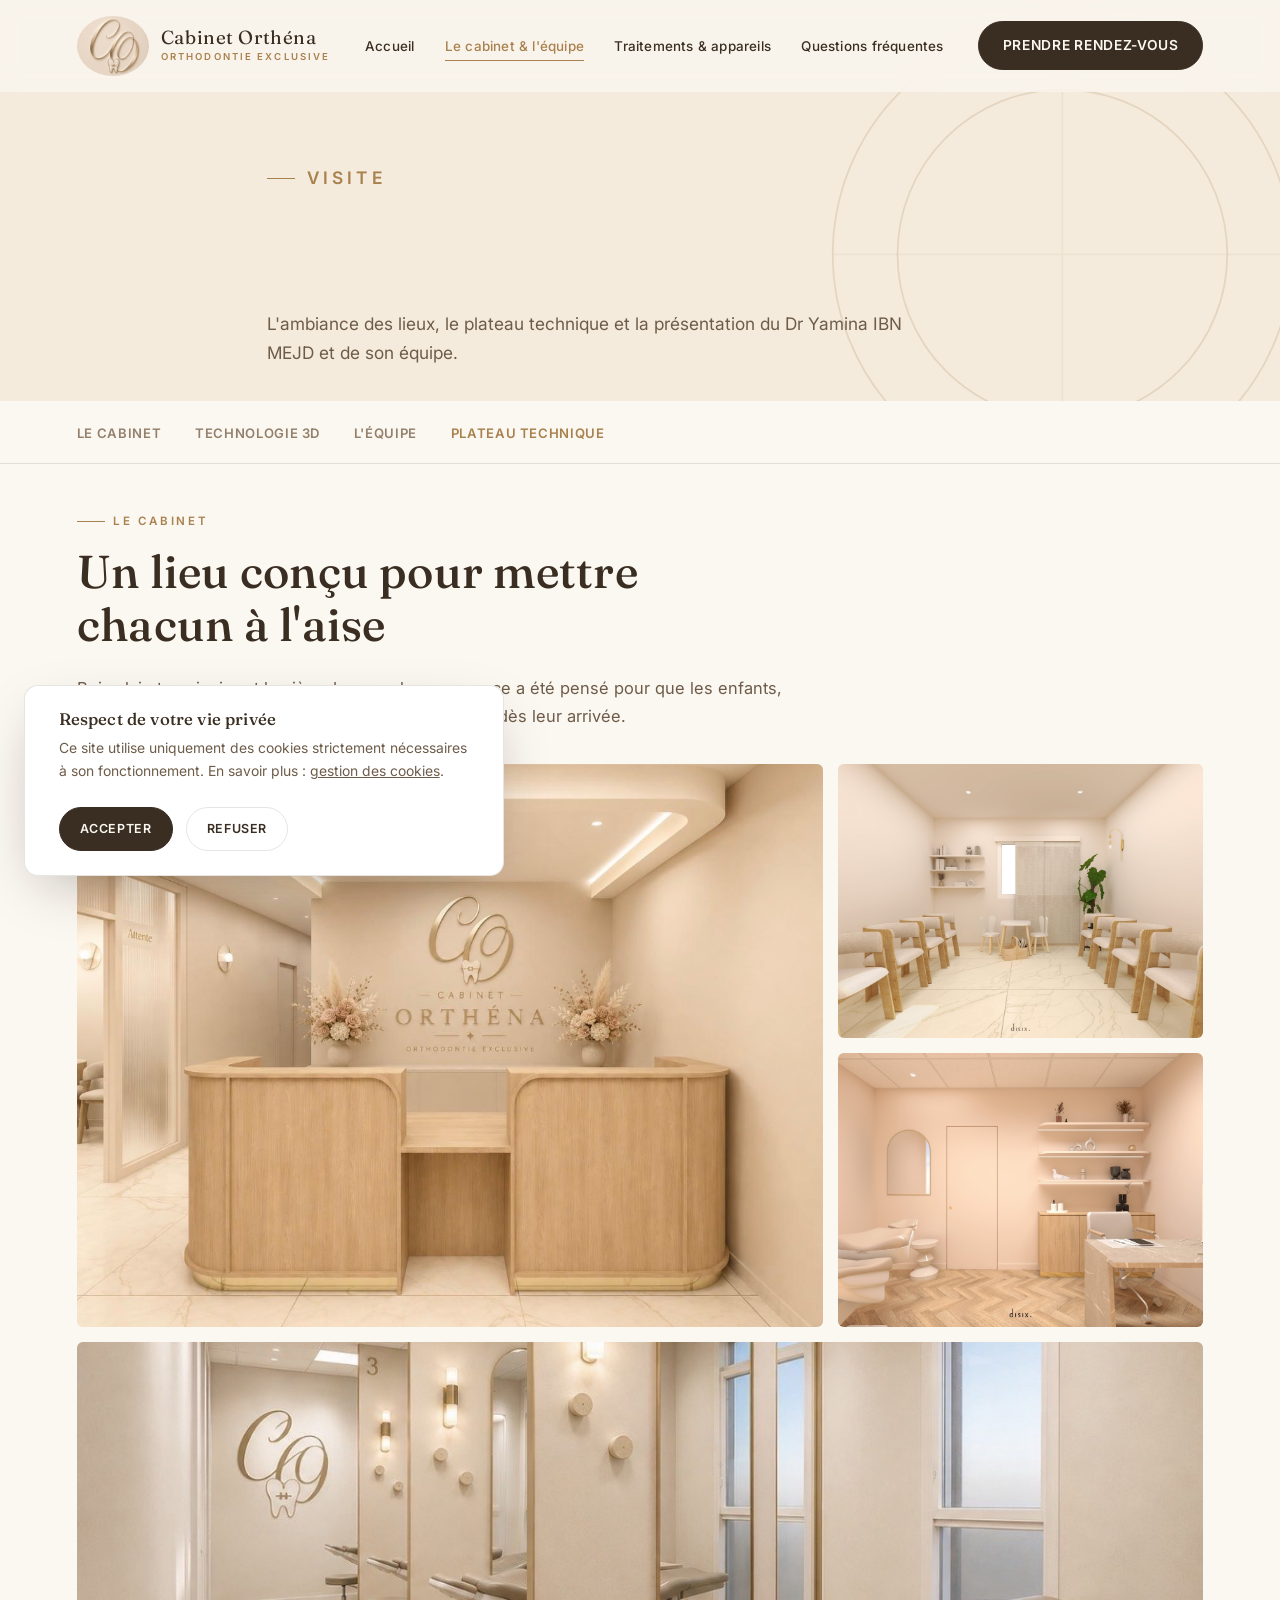
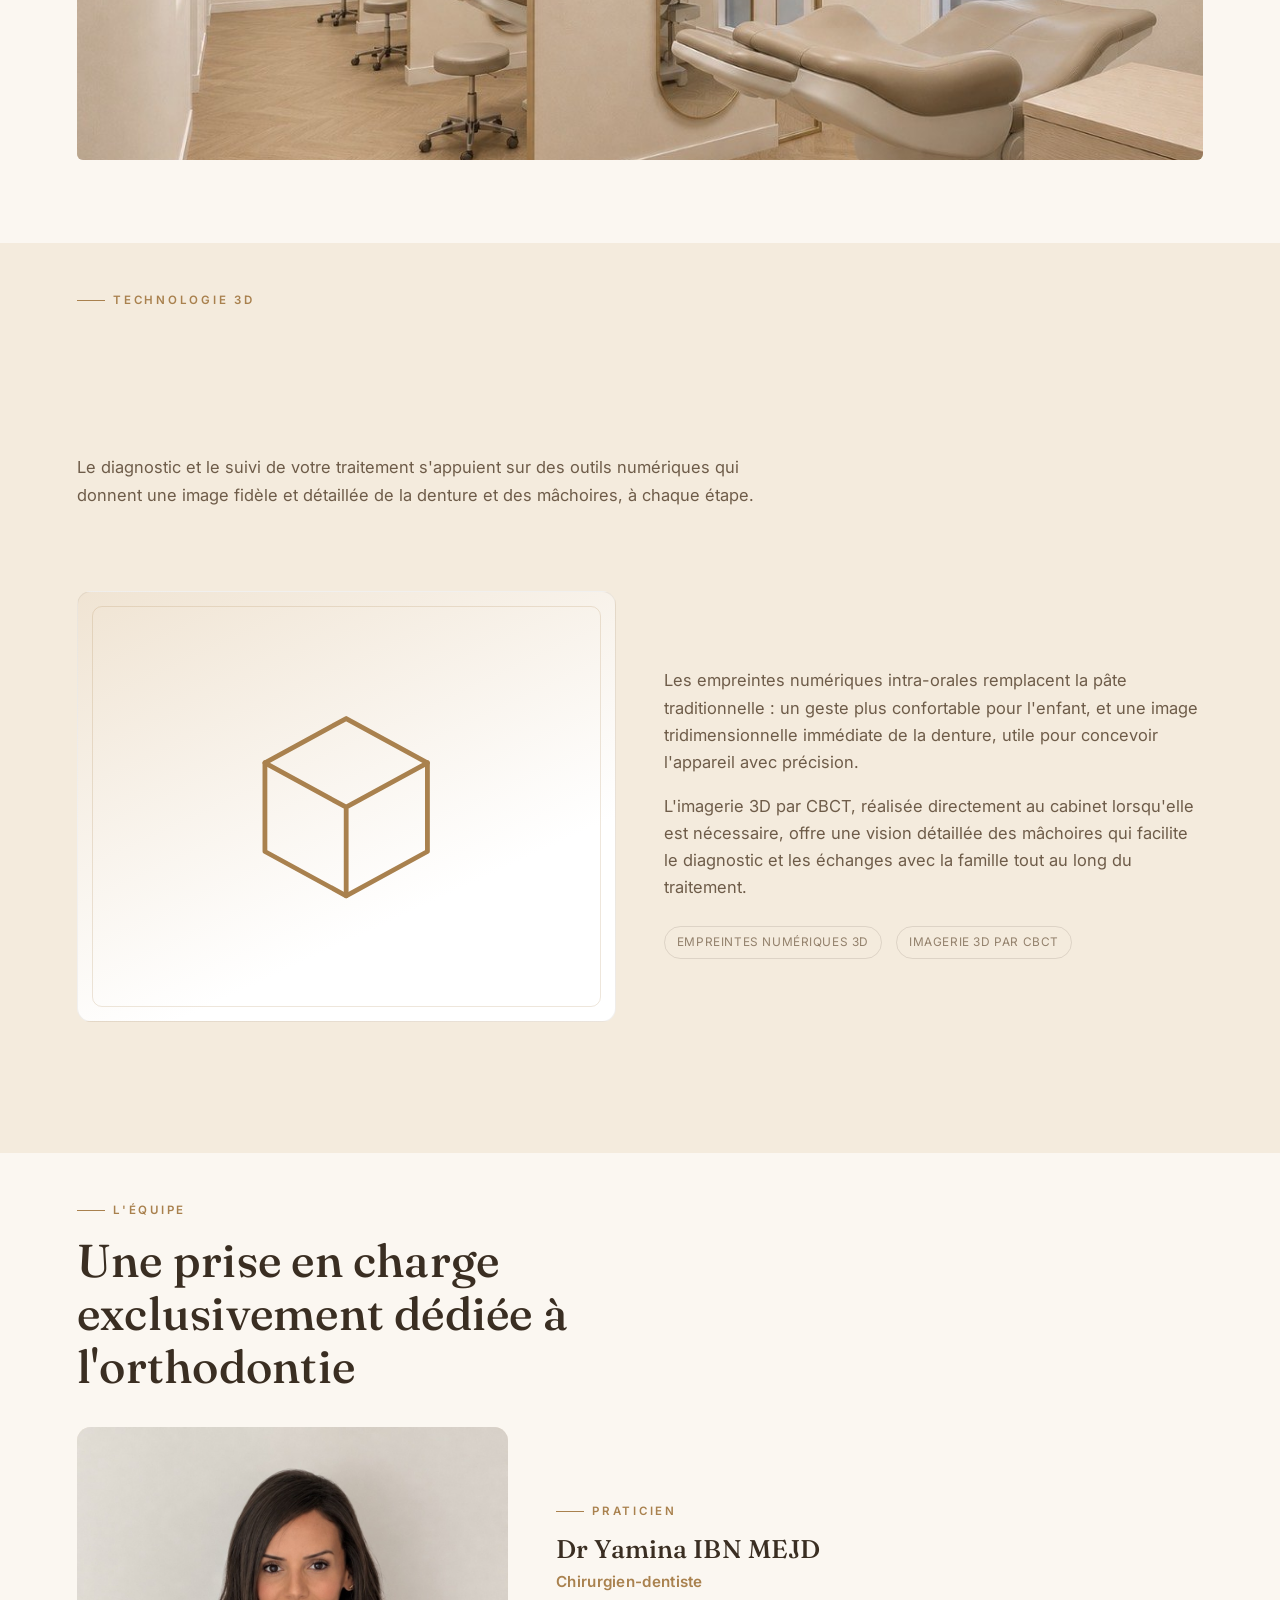
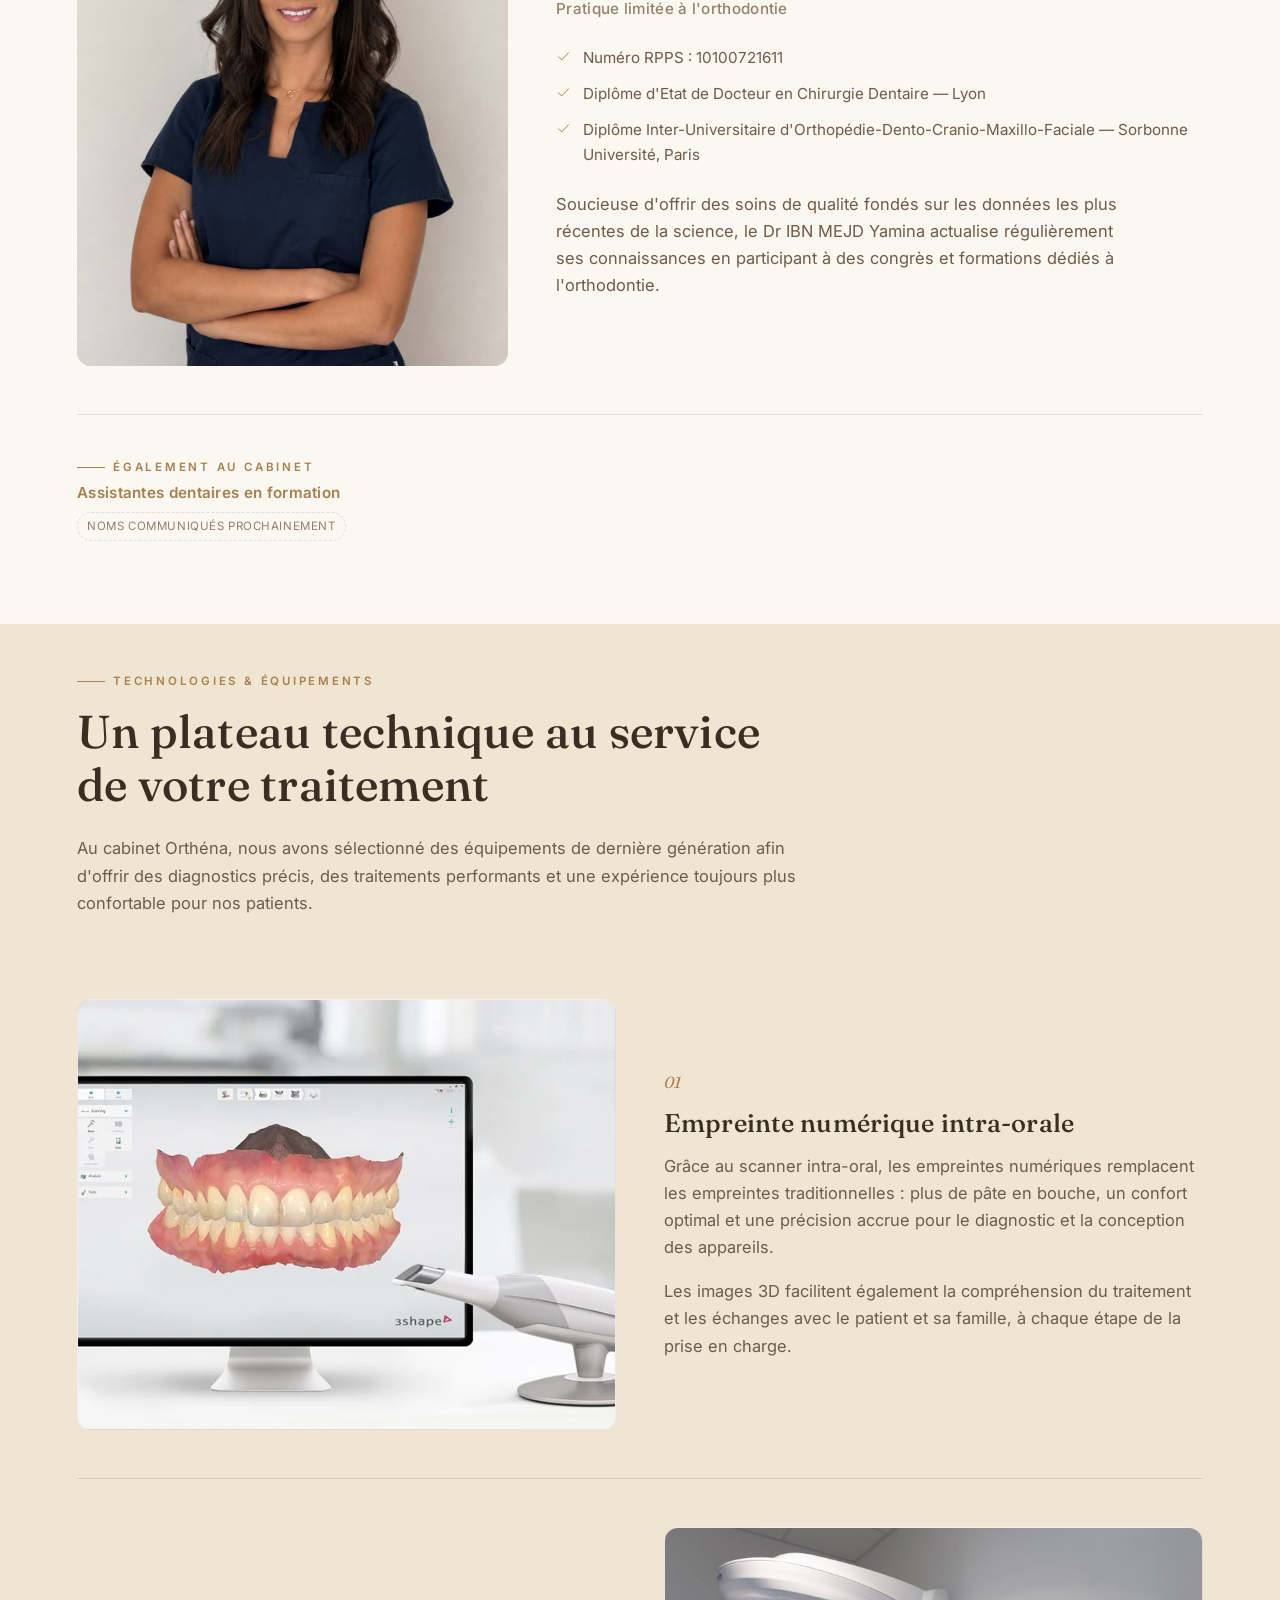
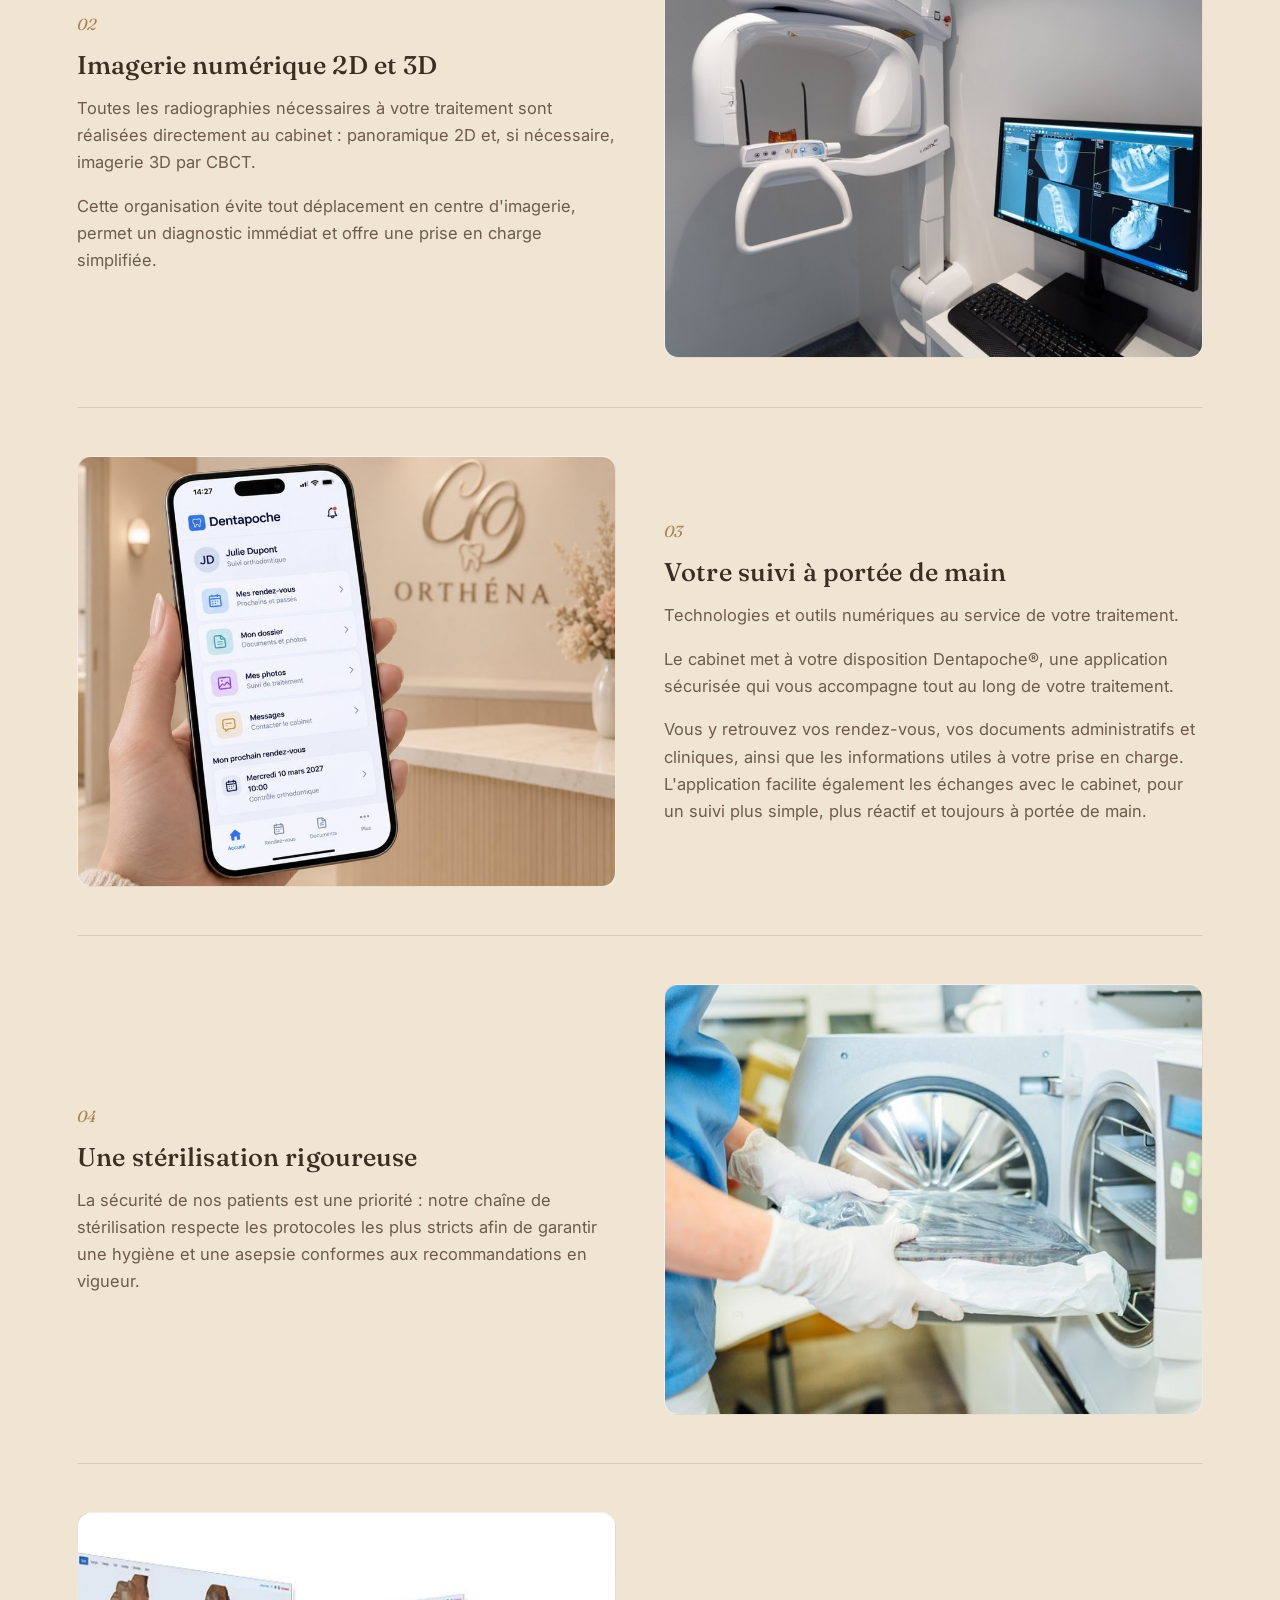
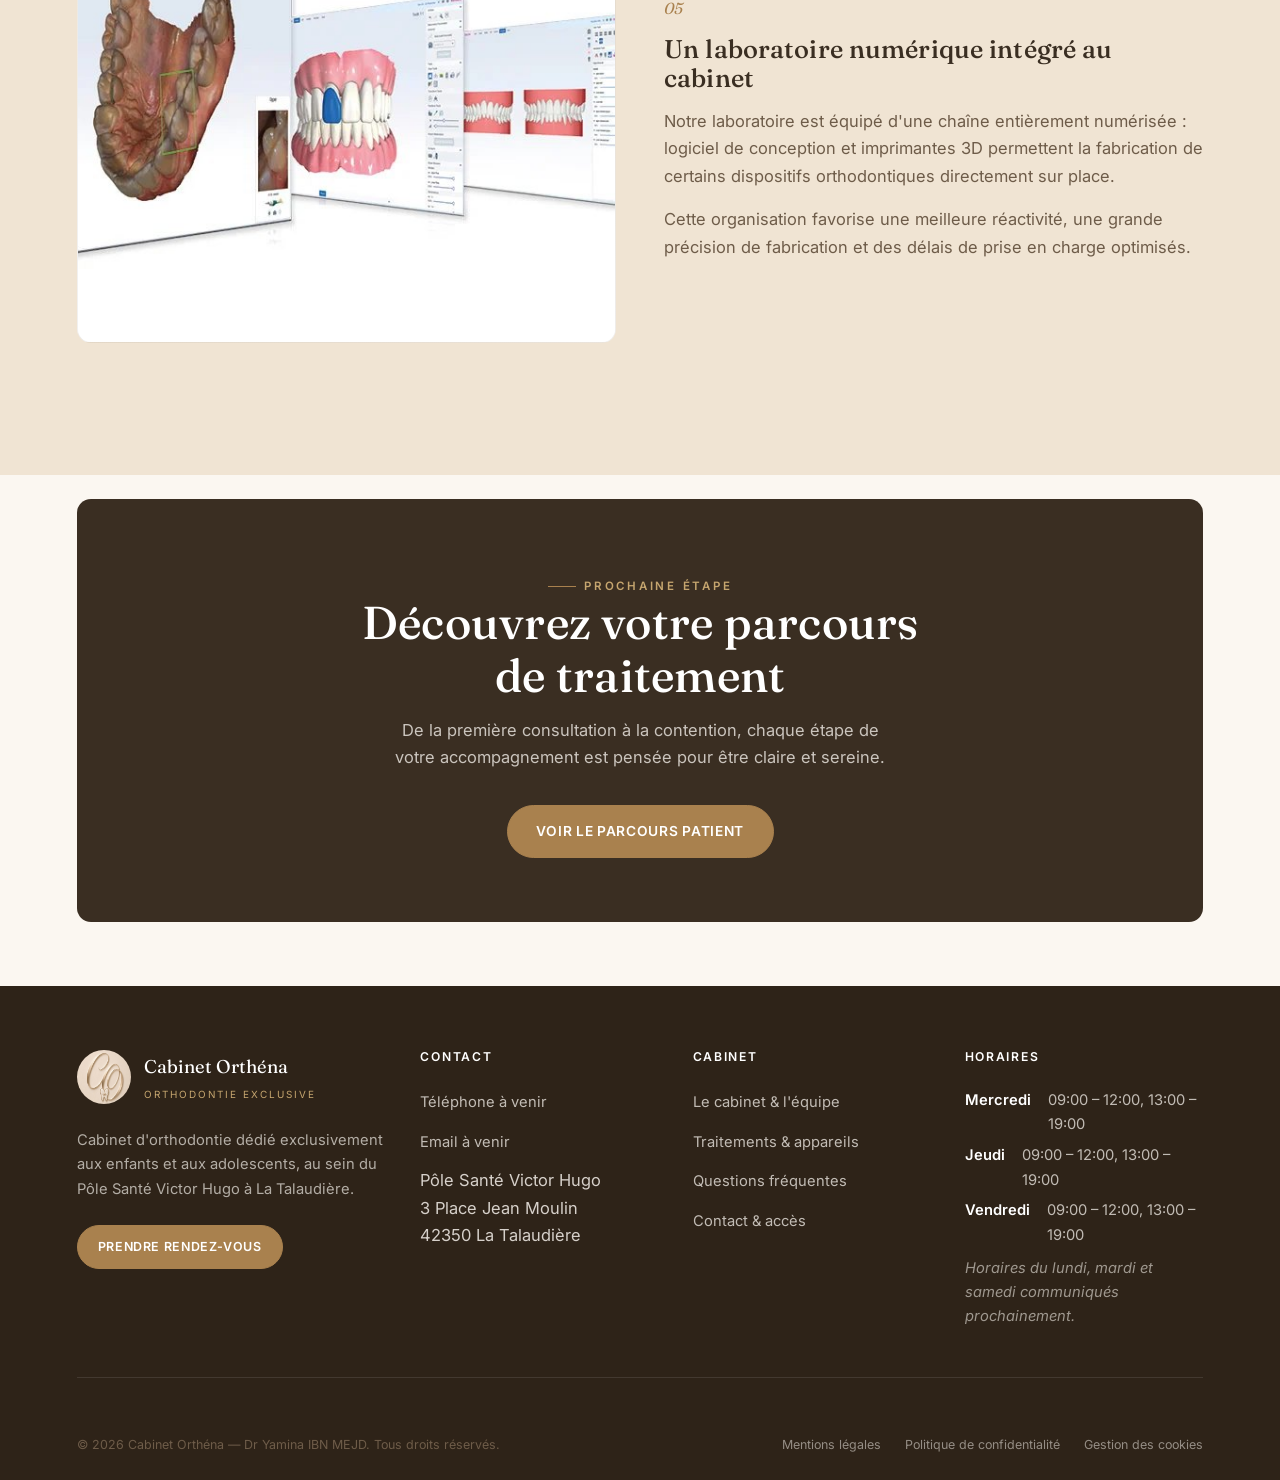
==== cabinet-equipe.html @ 9ba07c19 "Contenu : Dentapoche, traitements interceptifs, équipe et horaires - Section Dentapoche : titre remp" ====
<!doctype html>
<html lang="fr">
<head>
<meta charset="UTF-8">
<meta name="viewport" content="width=device-width, initial-scale=1">
<title>Le cabinet &amp; l'équipe — Cabinet Orthéna, La Talaudière</title>
<meta name="description" content="Découvrez le Cabinet Orthéna à La Talaudière : son ambiance chaleureuse, son plateau technique numérique et le Dr Yamina IBN MEJD, chirurgien-dentiste spécialisée en orthodontie.">
<link rel="canonical" href="cabinet-equipe.html">
<link rel="icon" type="image/png" sizes="512x512" href="assets/img/favicon-512.png">
<link rel="icon" type="image/png" sizes="32x32" href="assets/img/favicon-32.png">
<link rel="preconnect" href="https://fonts.googleapis.com">
<link rel="preconnect" href="https://fonts.gstatic.com" crossorigin>
<link href="https://fonts.googleapis.com/css2?family=Fraunces:ital,opsz,wght@0,9..144,340;0,9..144,460;0,9..144,560;1,9..144,400&family=Inter:wght@400;500;600;700&display=swap" rel="stylesheet">
<link rel="stylesheet" href="assets/css/style.css">
</head>
<body>

<a class="skip-link" href="#main">Aller au contenu</a>

<header class="site-header">
  <div class="header-inner">
    <a href="index.html" class="brand" aria-label="Cabinet Orthéna — accueil">
      <img src="assets/img/logo-orthena-monogram@400.jpg" alt="Cabinet Orthéna" width="52" height="52">
      <span class="brand-text">Cabinet Orthéna<small>Orthodontie exclusive</small></span>
    </a>
    <nav class="main-nav" aria-label="Navigation principale">
      <ul>
        <li><a href="index.html">Accueil</a></li>
        <li><a href="cabinet-equipe.html" aria-current="page">Le cabinet &amp; l'équipe</a></li>
        <li><a href="traitements.html">Traitements &amp; appareils</a></li>
        <li><a href="faq.html">Questions fréquentes</a></li>
      </ul>
    </nav>
    <div class="header-actions">
      <a href="https://www.doctolib.fr/dentiste/la-talaudiere/yamina-ibn-mejd" data-doctolib class="btn btn--primary">Prendre rendez-vous</a>
      <button class="nav-toggle" aria-label="Ouvrir le menu" aria-expanded="false" aria-controls="mobile-nav">
        <span></span><span></span><span></span>
      </button>
    </div>
  </div>
</header>

<div class="mobile-nav" id="mobile-nav">
  <nav aria-label="Navigation mobile">
    <ul>
      <li><a href="index.html">Accueil</a></li>
      <li><a href="cabinet-equipe.html" aria-current="page">Le cabinet &amp; l'équipe</a></li>
      <li><a href="traitements.html">Traitements &amp; appareils</a></li>
      <li><a href="faq.html">Questions fréquentes</a></li>
    </ul>
  </nav>
  <div class="mobile-nav-footer">
    <a href="https://www.doctolib.fr/dentiste/la-talaudiere/yamina-ibn-mejd" data-doctolib class="btn btn--primary">Prendre rendez-vous</a>
    <a href="contact.html" class="contact-line">Contact &amp; accès</a>
  </div>
</div>

<div class="mobile-cta-bar">
  <a href="https://www.doctolib.fr/dentiste/la-talaudiere/yamina-ibn-mejd" data-doctolib class="btn btn--primary">Prendre rendez-vous</a>
</div>

<main id="main">

  <section class="page-hero">
    <div class="page-hero-ornament" aria-hidden="true">
      <svg viewBox="0 0 200 200" fill="none" stroke="var(--c-gold-line)" stroke-width="0.6"><circle cx="100" cy="100" r="78"/><circle cx="100" cy="100" r="56"/><path d="M100 22v156M22 100h156" opacity="0.4"/></svg>
    </div>
    <div class="container">
      <p class="eyebrow">Visite</p>
      <h1 class="reveal reveal--mask">Le cabinet &amp; l'équipe</h1>
      <p>L'ambiance des lieux, le plateau technique et la présentation du Dr Yamina IBN MEJD et de son équipe.</p>
    </div>
  </section>

  <nav class="subnav" aria-label="Navigation de la page">
    <div class="container">
      <ul>
        <li><a href="#cabinet">Le cabinet</a></li>
        <li><a href="#technologie-3d">Technologie 3D</a></li>
        <li><a href="#equipe">L'équipe</a></li>
        <li><a href="#plateau-technique">Plateau technique</a></li>
      </ul>
    </div>
  </nav>

  <!-- LE CABINET — GALERIE -->
  <section class="section section--flush-top" id="cabinet">
    <div class="container">
      <div class="section-head reveal">
        <p class="eyebrow">Le cabinet</p>
        <h2>Un lieu conçu pour mettre chacun à l'aise</h2>
        <p>Bois clair, tons ivoire et lumière douce : chaque espace a été pensé pour que les enfants, les adolescents et leurs parents se sentent accueillis dès leur arrivée.</p>
      </div>

      <div class="gallery reveal reveal--scale">
        <figure class="gallery-item g-a" data-full="assets/img/cabinet-accueil-01-xl.jpg" data-caption="Espace d'accueil du Cabinet Orthéna">
          <img src="assets/img/cabinet-accueil-01-lg.jpg" alt="Banque d'accueil en bois clair du Cabinet Orthéna, avec le logo mural et une composition florale" loading="lazy">
          <span class="caption">Espace d'accueil</span>
          <button class="expand" aria-label="Agrandir la photo">
            <svg viewBox="0 0 24 24" fill="none" stroke="currentColor" stroke-width="1.5" stroke-linecap="round" stroke-linejoin="round"><path d="M9 4H4v5M15 4h5v5M9 20H4v-5M15 20h5v-5"/></svg>
          </button>
        </figure>

        <figure class="gallery-item g-b" data-full="assets/img/cabinet-salle-attente.jpg" data-caption="Salle d'attente du Cabinet Orthéna">
          <img src="assets/img/cabinet-salle-attente.jpg" alt="Salle d'attente chaleureuse du Cabinet Orthéna, avec un coin dédié aux enfants" loading="lazy">
          <span class="caption">Salle d'attente</span>
          <button class="expand" aria-label="Agrandir la photo">
            <svg viewBox="0 0 24 24" fill="none" stroke="currentColor" stroke-width="1.5" stroke-linecap="round" stroke-linejoin="round"><path d="M9 4H4v5M15 4h5v5M9 20H4v-5M15 20h5v-5"/></svg>
          </button>
        </figure>

        <figure class="gallery-item g-c" data-full="assets/img/cabinet-salle-de-soin.jpg" data-caption="Salle de soin du Cabinet Orthéna">
          <img src="assets/img/cabinet-salle-de-soin.jpg" alt="Salle de soin du Cabinet Orthéna, fauteuil et plan de travail en bois clair" loading="lazy">
          <span class="caption">Salle de soin</span>
          <button class="expand" aria-label="Agrandir la photo">
            <svg viewBox="0 0 24 24" fill="none" stroke="currentColor" stroke-width="1.5" stroke-linecap="round" stroke-linejoin="round"><path d="M9 4H4v5M15 4h5v5M9 20H4v-5M15 20h5v-5"/></svg>
          </button>
        </figure>

        <figure class="gallery-item g-f" data-full="assets/img/cabinet-espace-clinique.jpg" data-caption="Espace clinique du Cabinet Orthéna">
          <img src="assets/img/cabinet-espace-clinique.jpg" alt="Couloir de l'espace clinique du Cabinet Orthéna avec plusieurs postes de soin" loading="lazy">
          <span class="caption">Espace clinique</span>
          <button class="expand" aria-label="Agrandir la photo">
            <svg viewBox="0 0 24 24" fill="none" stroke="currentColor" stroke-width="1.5" stroke-linecap="round" stroke-linejoin="round"><path d="M9 4H4v5M15 4h5v5M9 20H4v-5M15 20h5v-5"/></svg>
          </button>
        </figure>
      </div>
    </div>
  </section>

  <!-- TECHNOLOGIE 3D -->
  <section class="section section--alt section--flush-top" id="technologie-3d">
    <div class="container">
      <div class="section-head reveal">
        <p class="eyebrow">Technologie 3D</p>
        <h2 class="reveal reveal--mask">Une vision précise, en trois dimensions</h2>
        <p>Le diagnostic et le suivi de votre traitement s'appuient sur des outils numériques qui donnent une image fidèle et détaillée de la denture et des mâchoires, à chaque étape.</p>
      </div>

      <div class="tech-row">
        <div class="tech-visual reveal reveal--left">
          <svg viewBox="0 0 64 64" fill="none" stroke="currentColor" stroke-width="1.3" stroke-linecap="round" stroke-linejoin="round">
            <path d="M32 8 54 20 v24 L32 56 10 44 V20 Z"/>
            <path d="M10 20 32 32 54 20M32 32V56"/>
          </svg>
        </div>
        <div class="tech-content reveal reveal--right reveal-delay-1">
          <p>Les empreintes numériques intra-orales remplacent la pâte traditionnelle : un geste plus confortable pour l'enfant, et une image tridimensionnelle immédiate de la denture, utile pour concevoir l'appareil avec précision.</p>
          <p>L'imagerie 3D par CBCT, réalisée directement au cabinet lorsqu'elle est nécessaire, offre une vision détaillée des mâchoires qui facilite le diagnostic et les échanges avec la famille tout au long du traitement.</p>
          <div class="treatment-meta"><span>Empreintes numériques 3D</span><span>Imagerie 3D par CBCT</span></div>
        </div>
      </div>
    </div>
  </section>

  <!-- ÉQUIPE -->
  <section class="section section--flush-top" id="equipe">
    <div class="container">
      <div class="section-head reveal">
        <p class="eyebrow">L'équipe</p>
        <h2>Une prise en charge exclusivement dédiée à l'orthodontie</h2>
      </div>

      <div class="doctor-block">
        <div class="portrait-frame reveal reveal--left">
          <img src="assets/img/equipe-yamina-portrait.jpg" alt="Portrait du Dr Yamina IBN MEJD, chirurgien-dentiste au Cabinet Orthéna" loading="lazy">
        </div>
        <div class="doctor-copy reveal reveal--right reveal-delay-1">
          <p class="eyebrow">Praticien</p>
          <h3 class="doctor-name">Dr Yamina IBN MEJD</h3>
          <p class="doctor-role">Chirurgien-dentiste</p>
          <p class="doctor-role">Pratique limitée à l'orthodontie</p>

          <ul class="credential-list">
            <li>
              <svg viewBox="0 0 24 24" fill="none" stroke="currentColor" stroke-width="1.6" stroke-linecap="round" stroke-linejoin="round"><path d="M4 12.5l5 5L20 6"/></svg>
              Numéro RPPS : 10100721611
            </li>
            <li>
              <svg viewBox="0 0 24 24" fill="none" stroke="currentColor" stroke-width="1.6" stroke-linecap="round" stroke-linejoin="round"><path d="M4 12.5l5 5L20 6"/></svg>
              Diplôme d'Etat de Docteur en Chirurgie Dentaire — Lyon
            </li>
            <li>
              <svg viewBox="0 0 24 24" fill="none" stroke="currentColor" stroke-width="1.6" stroke-linecap="round" stroke-linejoin="round"><path d="M4 12.5l5 5L20 6"/></svg>
              Diplôme Inter-Universitaire d'Orthopédie-Dento-Cranio-Maxillo-Faciale — Sorbonne Université, Paris
            </li>
          </ul>

          <p class="doctor-bio">Soucieuse d'offrir des soins de qualité fondés sur les données les plus récentes de la science, le Dr IBN MEJD Yamina actualise régulièrement ses connaissances en participant à des congrès et formations dédiés à l'orthodontie.</p>
        </div>
      </div>

      <div class="team-secondary reveal reveal--fade">
        <p class="eyebrow">Également au cabinet</p>
        <p class="name-slot" data-cfg="assistantName"></p>
        <p class="doctor-role" data-cfg="assistantRole">Assistantes dentaires en formation</p>
        <span class="placeholder-chip assistant-placeholder-chip">Noms communiqués prochainement</span>
      </div>
    </div>
  </section>

  <!-- PLATEAU TECHNIQUE -->
  <section class="section section--warm section--flush-top" id="plateau-technique">
    <div class="container">
      <div class="section-head reveal">
        <p class="eyebrow">Technologies &amp; équipements</p>
        <h2>Un plateau technique au service de votre traitement</h2>
        <p>Au cabinet Orthéna, nous avons sélectionné des équipements de dernière génération afin d'offrir des diagnostics précis, des traitements performants et une expérience toujours plus confortable pour nos patients.</p>
      </div>

      <div class="tech-rows">
        <div class="tech-row">
          <div class="tech-visual has-photo reveal reveal--left">
            <img src="assets/img/tech-empreinte-numerique.jpg" alt="Scanner intra-oral 3Shape et son écran affichant une empreinte numérique 3D" loading="lazy">
          </div>
          <div class="tech-content reveal reveal--right">
            <span class="tech-index">01</span>
            <h3>Empreinte numérique intra-orale</h3>
            <p>Grâce au scanner intra-oral, les empreintes numériques remplacent les empreintes traditionnelles : plus de pâte en bouche, un confort optimal et une précision accrue pour le diagnostic et la conception des appareils.</p>
            <p>Les images 3D facilitent également la compréhension du traitement et les échanges avec le patient et sa famille, à chaque étape de la prise en charge.</p>
          </div>
        </div>

        <div class="tech-row is-reversed">
          <div class="tech-visual has-photo reveal reveal--right">
            <img src="assets/img/tech-imagerie-panoramique.jpg" alt="Appareil de radiographie panoramique et son écran affichant des images 3D CBCT" loading="lazy">
          </div>
          <div class="tech-content reveal reveal--left">
            <span class="tech-index">02</span>
            <h3>Imagerie numérique 2D et 3D</h3>
            <p>Toutes les radiographies nécessaires à votre traitement sont réalisées directement au cabinet : panoramique 2D et, si nécessaire, imagerie 3D par CBCT.</p>
            <p>Cette organisation évite tout déplacement en centre d'imagerie, permet un diagnostic immédiat et offre une prise en charge simplifiée.</p>
          </div>
        </div>

        <div class="tech-row">
          <div class="tech-visual has-photo reveal reveal--left">
            <img src="assets/img/tech-espace-numerique.jpg" alt="Main tenant un smartphone affichant l'application Dentapoche, avec la réception du Cabinet Orthéna en arrière-plan" loading="lazy">
          </div>
          <div class="tech-content reveal reveal--right">
            <span class="tech-index">03</span>
            <h3>Votre suivi à portée de main</h3>
            <p>Technologies et outils numériques au service de votre traitement.</p>
            <p>Le cabinet met à votre disposition Dentapoche&reg;, une application sécurisée qui vous accompagne tout au long de votre traitement.</p>
            <p>Vous y retrouvez vos rendez-vous, vos documents administratifs et cliniques, ainsi que les informations utiles à votre prise en charge. L'application facilite également les échanges avec le cabinet, pour un suivi plus simple, plus réactif et toujours à portée de main.</p>
          </div>
        </div>

        <div class="tech-row is-reversed">
          <div class="tech-visual has-photo reveal reveal--right">
            <img src="assets/img/tech-sterilisation.jpg" alt="Praticienne gantée chargeant un autoclave de stérilisation au Cabinet Orthéna" loading="lazy">
          </div>
          <div class="tech-content reveal reveal--left">
            <span class="tech-index">04</span>
            <h3>Une stérilisation rigoureuse</h3>
            <p>La sécurité de nos patients est une priorité : notre chaîne de stérilisation respecte les protocoles les plus stricts afin de garantir une hygiène et une asepsie conformes aux recommandations en vigueur.</p>
          </div>
        </div>

        <div class="tech-row">
          <div class="tech-visual has-photo reveal reveal--left">
            <img src="assets/img/tech-laboratoire-numerique.jpg" alt="Logiciel de conception numérique 3Shape utilisé pour la fabrication des dispositifs orthodontiques" loading="lazy">
          </div>
          <div class="tech-content reveal reveal--right">
            <span class="tech-index">05</span>
            <h3>Un laboratoire numérique intégré au cabinet</h3>
            <p>Notre laboratoire est équipé d'une chaîne entièrement numérisée : logiciel de conception et imprimantes 3D permettent la fabrication de certains dispositifs orthodontiques directement sur place.</p>
            <p>Cette organisation favorise une meilleure réactivité, une grande précision de fabrication et des délais de prise en charge optimisés.</p>
          </div>
        </div>
      </div>
    </div>
  </section>

  <section class="section--tight section--flush-top">
    <div class="container">
      <div class="cta-band reveal reveal--scale">
        <p class="eyebrow">Prochaine étape</p>
        <h2>Découvrez votre parcours de traitement</h2>
        <p>De la première consultation à la contention, chaque étape de votre accompagnement est pensée pour être claire et sereine.</p>
        <div class="actions">
          <a href="traitements.html" class="btn btn--on-dark">Voir le parcours patient</a>
        </div>
      </div>
    </div>
  </section>

</main>

<footer class="site-footer">
  <div class="container">
    <div class="footer-top">
      <div class="footer-brand-col">
        <div class="footer-brand">
          <img src="assets/img/logo-orthena-monogram@400.jpg" alt="Cabinet Orthéna" width="54" height="54">
          <span class="footer-brand-text">Cabinet Orthéna<small>Orthodontie exclusive</small></span>
        </div>
        <p class="footer-desc">Cabinet d'orthodontie dédié exclusivement aux enfants et aux adolescents, au sein du Pôle Santé Victor Hugo à La Talaudière.</p>
        <div class="footer-cta"><a href="https://www.doctolib.fr/dentiste/la-talaudiere/yamina-ibn-mejd" data-doctolib class="btn btn--on-dark btn--sm">Prendre rendez-vous</a></div>
      </div>
      <div class="footer-col">
        <h4>Contact</h4>
        <ul>
          <li><a data-cfg="phoneHref" href="contact.html"><span data-cfg="phoneDisplay">Téléphone à venir</span></a></li>
          <li><a data-cfg="emailHref" href="contact.html"><span data-cfg="emailDisplay">Email à venir</span></a></li>
          <li><span data-cfg="addressLine1">Pôle Santé Victor Hugo</span><br><span data-cfg="addressStreet">3 Place Jean Moulin</span><br><span data-cfg="addressPostal">42350 La Talaudière</span></li>
        </ul>
      </div>
      <div class="footer-col">
        <h4>Cabinet</h4>
        <ul>
          <li><a href="cabinet-equipe.html">Le cabinet &amp; l'équipe</a></li>
          <li><a href="traitements.html">Traitements &amp; appareils</a></li>
          <li><a href="faq.html">Questions fréquentes</a></li>
          <li><a href="contact.html">Contact &amp; accès</a></li>
        </ul>
      </div>
      <div class="footer-col">
        <h4>Horaires</h4>
        <ul class="hours-list" data-hours-list></ul>
        <p class="hours-note" data-cfg="openingHoursNote">Horaires détaillés communiqués prochainement.</p>
      </div>
    </div>
    <div class="footer-bottom">
      <p>&copy; <span data-year></span> Cabinet Orthéna — Dr Yamina IBN MEJD. Tous droits réservés.</p>
      <div class="footer-legal">
        <a href="mentions-legales.html">Mentions légales</a>
        <a href="confidentialite.html">Politique de confidentialité</a>
        <a href="cookies.html">Gestion des cookies</a>
      </div>
    </div>
  </div>
</footer>

<div class="cookie-banner" role="dialog" aria-label="Gestion des cookies">
  <h4>Respect de votre vie privée</h4>
  <p>Ce site utilise uniquement des cookies strictement nécessaires à son fonctionnement. En savoir plus : <a href="cookies.html">gestion des cookies</a>.</p>
  <div class="cookie-actions">
    <button class="btn btn--primary btn--sm" data-cookie-action="accepted">Accepter</button>
    <button class="btn btn--ghost btn--sm" data-cookie-action="declined">Refuser</button>
  </div>
</div>

<div class="lightbox">
  <button class="lightbox-close" aria-label="Fermer l'aperçu">
    <svg viewBox="0 0 24 24" fill="none" stroke="currentColor" stroke-width="1.6" stroke-linecap="round"><path d="M6 6l12 12M18 6L6 18"/></svg>
  </button>
  <div>
    <img src="" alt="">
    <p class="lightbox-caption"></p>
  </div>
</div>

<script src="assets/js/config.js"></script>
<script src="assets/js/main.js"></script>
</body>
</html>
---- assets/css/style.css ----
/* ============================================================================
   CABINET ORTHÉNA — Feuille de style principale
   Direction artistique : orthodontie premium, minimalisme chaleureux,
   ivoire / beige / bois clair / touches or champagne.
   ============================================================================ */

/* ---------------------------------------------------------------------------
   1. TOKENS
   --------------------------------------------------------------------------- */
:root {
  /* Couleurs — palette crème / beige / or */
  --c-bg:            #FBF7F1;   /* ivoire principal */
  --c-bg-section:    #F4EBDD;   /* beige chaud (sections alternées) */
  --c-bg-warm:       #F0E4D3;   /* beige plus soutenu (proche des photos) */
  --c-bg-rose:       #F1E5DE;   /* beige légèrement rosé */
  --c-card:          #FFFFFF;
  --c-line:          rgba(58, 46, 34, 0.12);
  --c-line-soft:     rgba(58, 46, 34, 0.07);

  --c-text:          #3A2E22;   /* brun foncé — texte principal */
  --c-text-soft:     #6E5C49;   /* brun moyen — texte secondaire */
  --c-text-mute:     #93816C;   /* brun clair — texte tertiaire / légendes */

  --c-gold:          #A9814E;   /* or champagne — accents */
  --c-gold-soft:     #C6A66F;
  --c-gold-line:     rgba(169, 129, 78, 0.4);
  --c-gold-bg:       rgba(169, 129, 78, 0.08);

  --c-wood:          #C9AF8C;   /* bois clair */
  --c-white:         #FFFFFF;

  /* Typographie */
  --font-display: "Fraunces", "Iowan Old Style", "Palatino Linotype", Georgia, serif;
  --font-body:    "Inter", -apple-system, BlinkMacSystemFont, "Segoe UI", sans-serif;

  /* Rythme / espacement */
  --space-xs:  0.5rem;
  --space-sm:  0.9rem;
  --space-md:  1.5rem;
  --space-lg:  2.1rem;
  --space-xl:  3rem;
  --space-2xl: 4rem;
  --space-3xl: 5.2rem;

  --container-w: 1320px;
  --container-pad: 6vw;

  --radius-sm: 2px;
  --radius-md: 6px;
  --radius-lg: 14px;

  --ease-soft: cubic-bezier(0.22, 1, 0.36, 1);
  --dur-md: 0.7s;
  --dur-lg: 1.1s;

  --header-h: 92px;
}

@media (max-width: 720px) {
  :root {
    --container-pad: 6.5vw;
    --space-lg: 1.8rem;
    --space-xl: 2.3rem;
    --space-2xl: 2.9rem;
    --space-3xl: 3.6rem;
    --header-h: 72px;
  }
}

/* ---------------------------------------------------------------------------
   2. RESET
   --------------------------------------------------------------------------- */
*, *::before, *::after { box-sizing: border-box; }
* { margin: 0; padding: 0; }
html { -webkit-text-size-adjust: 100%; }

html {
  scroll-behavior: smooth;
  scroll-padding-top: calc(var(--header-h) + 12px);
}

@media (prefers-reduced-motion: reduce) {
  html { scroll-behavior: auto; }
  *, *::before, *::after {
    animation-duration: 0.001ms !important;
    animation-iteration-count: 1 !important;
    transition-duration: 0.001ms !important;
    scroll-behavior: auto !important;
  }
}

body {
  font-family: var(--font-body);
  background: var(--c-bg);
  color: var(--c-text);
  font-size: 16.5px;
  line-height: 1.65;
  -webkit-font-smoothing: antialiased;
  text-rendering: optimizeLegibility;
  overflow-x: hidden;
}

img, svg, video { display: block; max-width: 100%; }
img { height: auto; }

a { color: inherit; text-decoration: none; }

ul, ol { list-style: none; }

button {
  font: inherit;
  color: inherit;
  background: none;
  border: none;
  cursor: pointer;
}

input, textarea, select { font: inherit; color: inherit; }

h1, h2, h3, h4 {
  font-family: var(--font-display);
  font-weight: 500;
  line-height: 1.15;
  letter-spacing: 0.005em;
  color: var(--c-text);
}

:focus-visible {
  outline: 2px solid var(--c-gold);
  outline-offset: 3px;
}

::selection { background: var(--c-gold-soft); color: var(--c-text); }

/* ---------------------------------------------------------------------------
   3. TYPOGRAPHIE
   --------------------------------------------------------------------------- */
.eyebrow {
  display: inline-flex;
  align-items: center;
  gap: 0.7em;
  font-family: var(--font-body);
  font-size: 0.72rem;
  font-weight: 600;
  letter-spacing: 0.24em;
  text-transform: uppercase;
  color: var(--c-gold);
}
.eyebrow::before {
  content: "";
  width: 28px;
  height: 1px;
  background: var(--c-gold);
  display: inline-block;
}

h1, .h1 {
  font-size: clamp(2.6rem, 5.4vw, 4.6rem);
  font-weight: 460;
}
h2, .h2 {
  font-size: clamp(2rem, 3.6vw, 3.1rem);
}
h3, .h3 {
  font-size: clamp(1.35rem, 2vw, 1.7rem);
}
h4, .h4 {
  font-size: 1.1rem;
  font-weight: 600;
  font-family: var(--font-body);
  letter-spacing: 0.01em;
}

p { color: var(--c-text-soft); }
.lede {
  font-size: 1.18rem;
  line-height: 1.7;
  color: var(--c-text-soft);
}

.text-serif-italic {
  font-family: var(--font-display);
  font-style: italic;
  font-weight: 400;
}

.text-center { text-align: center; }

/* ---------------------------------------------------------------------------
   4. LAYOUT
   --------------------------------------------------------------------------- */
.container {
  width: 100%;
  max-width: var(--container-w);
  margin-inline: auto;
  padding-inline: var(--container-pad);
}

.section {
  padding-block: var(--space-3xl);
  position: relative;
}
.section--tight { padding-block: var(--space-2xl); }
.section--alt   { background: var(--c-bg-section); }
.section--warm  { background: var(--c-bg-warm); }
.section--border-top { border-top: 1px solid var(--c-line); }
/* À utiliser sur une section qui suit immédiatement un hero, une sous-nav ou
   une autre section : l'élément précédent a déjà créé une respiration,
   inutile de la doubler avec un plein padding-block des deux côtés. */
.section--flush-top { padding-top: var(--space-md); }

.section-head {
  max-width: 720px;
  margin-bottom: var(--space-lg);
}
.section-head.center { margin-inline: auto; text-align: center; }
.section-head h2 { margin-top: var(--space-sm); }
.section-head p { margin-top: var(--space-md); }

.visually-hidden {
  position: absolute; width: 1px; height: 1px;
  overflow: hidden; clip: rect(0 0 0 0); white-space: nowrap;
}

.skip-link {
  position: fixed;
  top: -60px; left: 12px;
  background: var(--c-text);
  color: var(--c-bg);
  padding: 0.8em 1.2em;
  z-index: 999;
  border-radius: var(--radius-sm);
  transition: top 0.25s var(--ease-soft);
}
.skip-link:focus { top: 12px; }

/* Reveal-on-scroll — plusieurs variantes pour varier le rythme des apparitions.
   Le déclenchement (classe is-visible) est géré par main.js ; seule l'écriture
   du mouvement initial change d'une variante à l'autre. */
.reveal {
  opacity: 0;
  transform: translateY(24px);
  transition: opacity 1s var(--ease-soft), transform 1s var(--ease-soft);
  will-change: opacity, transform;
}
.reveal.is-visible { opacity: 1; transform: none; }

/* légère translation latérale — pour les paires visuel/texte qui se répondent */
.reveal--left  { transform: translateX(-30px); }
.reveal--right { transform: translateX(30px); }

/* léger zoom-settle — pour les images et les blocs mis en évidence */
.reveal--scale {
  transform: scale(0.96);
  transition: opacity 1.1s var(--ease-soft), transform 1.1s var(--ease-soft);
}

/* fondu pur, sans déplacement — pour les éléments denses (listes, texte long) */
.reveal--fade {
  transform: none;
  transition: opacity 1.2s var(--ease-soft);
}

/* légère descente — pour les éléments qui doivent "se poser" depuis le haut */
.reveal--down { transform: translateY(-18px); }

/* reveal par masque — un "rideau" se lève sur l'élément (titres, accents) */
.reveal.reveal--mask {
  opacity: 1;
  transform: none;
  clip-path: inset(0 0 100% 0);
  transition: clip-path 1.15s var(--ease-soft);
}
.reveal.reveal--mask.is-visible { clip-path: inset(0 0 0% 0); }

.reveal-delay-1 { transition-delay: 0.1s; }
.reveal-delay-2 { transition-delay: 0.22s; }
.reveal-delay-3 { transition-delay: 0.34s; }
.reveal-delay-4 { transition-delay: 0.46s; }

@media (prefers-reduced-motion: reduce) {
  .reveal, .reveal--left, .reveal--right, .reveal--scale, .reveal--fade, .reveal--down, .reveal--mask {
    opacity: 1; transform: none; clip-path: none; transition: none;
  }
}

/* ---------------------------------------------------------------------------
   5. BOUTONS
   --------------------------------------------------------------------------- */
.btn {
  display: inline-flex;
  align-items: center;
  justify-content: center;
  gap: 0.6em;
  font-family: var(--font-body);
  font-size: 0.86rem;
  font-weight: 600;
  letter-spacing: 0.05em;
  text-transform: uppercase;
  padding: 1.05em 2.1em;
  border-radius: 999px;
  transition: background 0.4s var(--ease-soft), color 0.4s var(--ease-soft),
              border-color 0.4s var(--ease-soft), transform 0.4s var(--ease-soft),
              box-shadow 0.4s var(--ease-soft);
  white-space: nowrap;
}
.btn:active { transform: translateY(0); box-shadow: none; }

.btn--primary {
  background: var(--c-text);
  color: var(--c-bg);
  border: 1px solid var(--c-text);
}
.btn--primary:hover {
  background: var(--c-gold);
  border-color: var(--c-gold);
  color: var(--c-white);
  transform: translateY(-2px);
  box-shadow: 0 14px 28px -12px rgba(169, 129, 78, 0.55);
}

.btn--ghost {
  background: transparent;
  color: var(--c-text);
  border: 1px solid var(--c-line);
}
.btn--ghost:hover {
  border-color: var(--c-gold);
  color: var(--c-gold);
  background: var(--c-gold-bg);
  transform: translateY(-2px);
}

.btn--on-dark {
  background: var(--c-gold);
  color: var(--c-white);
  border: 1px solid var(--c-gold);
}
.btn--on-dark:hover {
  background: var(--c-white);
  color: var(--c-text);
  border-color: var(--c-white);
  transform: translateY(-2px);
  box-shadow: 0 14px 28px -12px rgba(0, 0, 0, 0.35);
}

.btn--sm { padding: 0.85em 1.6em; font-size: 0.78rem; }

.link-underline {
  position: relative;
  display: inline-block;
  padding-bottom: 0.2em;
  font-weight: 600;
  font-size: 0.9rem;
  letter-spacing: 0.03em;
}
.link-underline::after {
  content: "";
  position: absolute;
  left: 0; right: 0; bottom: 0;
  height: 1px;
  background: currentColor;
  transform: scaleX(1);
  transform-origin: right;
  transition: transform 0.5s var(--ease-soft);
}
.link-underline:hover::after { transform: scaleX(0); transform-origin: left; }

.link-arrow {
  display: inline-flex; align-items: center; gap: 0.5em;
  font-weight: 600; font-size: 0.88rem; color: var(--c-gold);
}
.link-arrow svg { transition: transform 0.4s var(--ease-soft); width: 16px; height: 16px; }
.link-arrow:hover svg { transform: translateX(5px); }

/* ---------------------------------------------------------------------------
   6. HEADER / NAVIGATION
   --------------------------------------------------------------------------- */
.site-header {
  position: fixed;
  top: 0; left: 0; right: 0;
  z-index: 500;
  height: var(--header-h);
  display: flex;
  align-items: center;
  background: rgba(251, 247, 241, 0.72);
  backdrop-filter: blur(10px) saturate(1.1);
  -webkit-backdrop-filter: blur(10px) saturate(1.1);
  transition: background 0.5s var(--ease-soft), box-shadow 0.5s var(--ease-soft),
              height 0.4s var(--ease-soft), border-color 0.5s var(--ease-soft);
  border-bottom: 1px solid transparent;
}
.site-header.is-solid {
  background: rgba(251, 247, 241, 0.94);
  backdrop-filter: blur(14px) saturate(1.1);
  -webkit-backdrop-filter: blur(14px) saturate(1.1);
  border-bottom-color: var(--c-line);
  box-shadow: 0 8px 30px -18px rgba(30, 22, 14, 0.25);
}

.header-inner {
  width: 100%;
  max-width: var(--container-w);
  margin-inline: auto;
  padding-inline: var(--container-pad);
  display: flex;
  align-items: center;
  justify-content: space-between;
  gap: var(--space-md);
}

.brand {
  display: flex;
  align-items: center;
  gap: 0.7em;
  flex-shrink: 0;
}
.brand img {
  height: 52px;
  width: auto;
  border-radius: 50%;
  transition: height 0.4s var(--ease-soft);
}
.site-header:not(.is-solid) .brand img { height: 60px; }
.brand-text {
  font-family: var(--font-display);
  font-size: 1.18rem;
  letter-spacing: 0.03em;
  line-height: 1.1;
}
.brand-text small {
  display: block;
  font-family: var(--font-body);
  font-size: 0.6rem;
  letter-spacing: 0.22em;
  text-transform: uppercase;
  color: var(--c-gold);
  margin-top: 0.35em;
  font-weight: 600;
}

.main-nav { display: flex; min-width: 0; }
.main-nav ul { display: flex; align-items: center; gap: 1.9rem; }
.main-nav a {
  position: relative;
  font-size: 0.84rem;
  font-weight: 500;
  letter-spacing: 0.015em;
  padding: 0.4em 0;
  white-space: nowrap;
  transition: color 0.4s var(--ease-soft);
}
.main-nav a::after {
  content: "";
  position: absolute; left: 50%; right: 50%; bottom: -2px;
  height: 1px; background: var(--c-gold);
  transition: left 0.45s var(--ease-soft), right 0.45s var(--ease-soft);
}
.main-nav a:hover,
.main-nav a[aria-current="page"] { color: var(--c-gold); }
.main-nav a:hover::after,
.main-nav a[aria-current="page"]::after { left: 0; right: 0; }

.header-actions { display: flex; align-items: center; gap: var(--space-md); }
.header-actions .btn { padding: 0.85em 1.7em; }

.nav-toggle {
  display: none;
  flex-direction: column;
  justify-content: center;
  gap: 5px;
  width: 44px;
  height: 44px;
}
.nav-toggle span {
  display: block;
  width: 24px;
  height: 1.5px;
  background: var(--c-text);
  transition: transform 0.4s var(--ease-soft), opacity 0.3s var(--ease-soft);
}
.nav-toggle[aria-expanded="true"] span:nth-child(1) { transform: translateY(6.5px) rotate(45deg); }
.nav-toggle[aria-expanded="true"] span:nth-child(2) { opacity: 0; }
.nav-toggle[aria-expanded="true"] span:nth-child(3) { transform: translateY(-6.5px) rotate(-45deg); }

.mobile-nav { display: none; }

@media (max-width: 1180px) {
  .main-nav { display: none; }
  .header-actions .btn--ghost-nav { display: none; }
  .nav-toggle { display: flex; }

  .mobile-nav {
    display: flex;
    position: fixed;
    inset: 0;
    top: var(--header-h);
    background: var(--c-bg);
    z-index: 480;
    padding: var(--space-xl) var(--container-pad);
    flex-direction: column;
    justify-content: space-between;
    transform: translateX(100%);
    visibility: hidden;
    transition: transform 0.55s var(--ease-soft), visibility 0s linear 0.55s;
  }
  .mobile-nav.is-open {
    transform: translateX(0);
    visibility: visible;
    transition: transform 0.55s var(--ease-soft), visibility 0s linear 0s;
  }
  .mobile-nav ul { display: flex; flex-direction: column; gap: var(--space-md); }
  .mobile-nav a {
    font-family: var(--font-display);
    font-size: 1.9rem;
    font-weight: 400;
  }
  .mobile-nav a[aria-current="page"] { color: var(--c-gold); }
  .mobile-nav-footer {
    display: flex; flex-direction: column; gap: var(--space-md);
    padding-top: var(--space-lg);
    border-top: 1px solid var(--c-line);
  }
  .mobile-nav-footer a.contact-line { font-size: 0.95rem; color: var(--c-text-soft); }
}

/* Sticky mobile CTA */
.mobile-cta-bar {
  position: fixed;
  left: 0; right: 0; bottom: 0;
  z-index: 460;
  display: none;
  padding: 0.7rem var(--container-pad);
  padding-bottom: calc(0.7rem + env(safe-area-inset-bottom));
  background: rgba(251, 247, 241, 0.94);
  backdrop-filter: blur(12px);
  border-top: 1px solid var(--c-line);
  transform: translateY(100%);
  transition: transform 0.5s var(--ease-soft);
}
.mobile-cta-bar.is-visible { transform: translateY(0); }
.mobile-cta-bar .btn { width: 100%; }
@media (max-width: 720px) {
  .mobile-cta-bar { display: block; }
  body { padding-bottom: 0; }
}

/* ---------------------------------------------------------------------------
   7. HERO
   --------------------------------------------------------------------------- */
.hero {
  position: relative;
  min-height: 100svh;
  display: flex;
  align-items: flex-end;
  overflow: hidden;
  background: var(--c-text);
}
.hero-media {
  position: absolute;
  inset: 0;
  z-index: 0;
}
.hero-media img {
  width: 100%; height: 100%;
  object-fit: cover;
  transform: scale(1.08);
  will-change: transform;
}
.hero-media::after {
  content: "";
  position: absolute; inset: 0;
  background: linear-gradient(180deg, rgba(30, 22, 14, 0.32) 0%, rgba(30, 22, 14, 0.18) 38%, rgba(24, 17, 10, 0.72) 100%);
}
.hero-content {
  position: relative;
  z-index: 2;
  width: 100%;
  max-width: var(--container-w);
  margin-inline: auto;
  padding-inline: var(--container-pad);
  padding-bottom: var(--space-2xl);
  color: var(--c-white);
}
.hero-content .eyebrow { color: var(--c-gold-soft); }
.hero-content .eyebrow::before { background: var(--c-gold-soft); }
.hero-title {
  font-size: clamp(3.1rem, 8vw, 6.4rem);
  color: var(--c-white);
  margin-top: var(--space-sm);
  max-width: 780px;
}
.hero-title em {
  display: block;
  font-size: clamp(1.5rem, 3.2vw, 2.3rem);
  line-height: 1.25;
  font-style: italic;
  font-weight: 300;
  margin-top: 0.2em;
  color: var(--c-gold-soft);
}
.hero-sub {
  margin-top: var(--space-md);
  max-width: 46ch;
  font-size: 1.12rem;
  color: rgba(255, 255, 255, 0.86);
}
.hero-actions {
  margin-top: var(--space-lg);
  display: flex;
  align-items: center;
  gap: var(--space-md);
  flex-wrap: wrap;
}
.hero-actions .btn--ghost {
  border-color: rgba(255, 255, 255, 0.4);
  color: var(--c-white);
}
.hero-actions .btn--ghost:hover { border-color: var(--c-gold-soft); color: var(--c-gold-soft); }

.hero-scroll-cue {
  position: absolute;
  right: var(--container-pad);
  bottom: var(--space-lg);
  z-index: 2;
  display: flex;
  align-items: center;
  gap: 0.8em;
  color: rgba(255,255,255,0.75);
  font-size: 0.72rem;
  letter-spacing: 0.18em;
  text-transform: uppercase;
  writing-mode: vertical-rl;
}
.hero-scroll-cue .line {
  width: 1px; height: 46px;
  background: rgba(255,255,255,0.4);
  position: relative;
  overflow: hidden;
}
.hero-scroll-cue .line::after {
  content: "";
  position: absolute; left: 0; top: -100%;
  width: 100%; height: 100%;
  background: var(--c-gold-soft);
  animation: scrollcue 2.6s ease-in-out infinite;
}
@keyframes scrollcue {
  0% { top: -100%; }
  50% { top: 0%; }
  100% { top: 100%; }
}
@media (max-width: 720px) {
  .hero-scroll-cue { display: none; }
  .hero { align-items: flex-end; }
  .hero-content { padding-bottom: var(--space-lg); }
  .hero-title { font-size: clamp(2.3rem, 10vw, 3rem); max-width: none; }
  .hero-title em { font-size: clamp(1.15rem, 5.4vw, 1.5rem); }
  .hero-sub { font-size: 1rem; max-width: 34ch; }
  .hero-actions { margin-top: var(--space-md); gap: 0.8rem; }
  .hero-actions .btn { width: 100%; }
}

@media (max-width: 560px) {
  .header-actions > .btn--primary { display: none; }
}

/* ---------------------------------------------------------------------------
   8. PAGE HERO (pages secondaires)
   --------------------------------------------------------------------------- */
.page-hero {
  padding-top: calc(var(--header-h) + var(--space-xl));
  padding-bottom: var(--space-lg);
  background: var(--c-bg-section);
  position: relative;
  overflow: hidden;
}
.page-hero .container { position: relative; z-index: 1; max-width: 900px; }
.page-hero h1 { margin-top: var(--space-sm); }
.page-hero p { margin-top: var(--space-md); font-size: 1.08rem; max-width: 60ch; }
.page-hero-ornament {
  position: absolute;
  top: -10%; right: -6%;
  width: 46vw; max-width: 620px;
  opacity: 0.5;
  pointer-events: none;
}

/* ---------------------------------------------------------------------------
   9. INTRO ÉDITORIALE (accueil) — composition magazine en pleine largeur.
   Le numéro "01" n'est plus qu'un repère graphique discret dans la ligne
   d'eyebrow ; le contenu se déploie ensuite sur deux colonnes pour occuper
   la largeur disponible sans empiler de grands espaces vides.
   --------------------------------------------------------------------------- */
.intro-eyebrow-row {
  display: flex;
  align-items: center;
  gap: 0.9em;
}
.intro-index {
  font-family: var(--font-display);
  font-style: italic;
  font-size: 0.82rem;
  color: var(--c-gold);
  opacity: 0.8;
  letter-spacing: 0.02em;
}
.intro-head h2 {
  margin-top: 0.55em;
  max-width: 22ch;
  overflow: hidden; /* nécessaire au reveal par masque (clip-path) */
}

.intro-columns {
  display: grid;
  grid-template-columns: 0.85fr 1.15fr;
  gap: var(--space-xl);
  margin-top: var(--space-lg);
  align-items: start;
}
.intro-col--lede .lede {
  font-family: var(--font-display);
  font-size: 1.5rem;
  line-height: 1.4;
  font-weight: 400;
  color: var(--c-text);
}
.intro-col p + p { margin-top: 1.1em; }
.editorial-quote {
  margin-top: var(--space-md);
  padding-left: var(--space-md);
  border-left: 2px solid var(--c-gold);
  font-family: var(--font-display);
  font-style: italic;
  font-size: 1.2rem;
  color: var(--c-text);
}

@media (max-width: 900px) {
  .intro-columns { grid-template-columns: 1fr; gap: var(--space-md); }
  .intro-head h2 { max-width: none; }
}

/* ---------------------------------------------------------------------------
   10. TEASER CARDS (accueil -> pages)
   --------------------------------------------------------------------------- */
.teasers {
  display: grid;
  grid-template-columns: 1.3fr 1fr;
  gap: var(--space-md);
}
.teaser-card {
  position: relative;
  overflow: hidden;
  border-radius: var(--radius-lg);
  min-height: 460px;
  display: flex;
  align-items: flex-end;
  color: var(--c-white);
  isolation: isolate;
  transition: transform 0.6s var(--ease-soft), box-shadow 0.6s var(--ease-soft);
}
.teaser-card:hover {
  transform: translateY(-6px);
  box-shadow: 0 30px 60px -28px rgba(30, 22, 14, 0.4);
}
.teaser-card img {
  position: absolute; inset: 0; width: 100%; height: 100%; object-fit: cover;
  transition: transform 1.4s var(--ease-soft);
  z-index: -2;
}
.teaser-card::after {
  content: "";
  position: absolute; inset: 0; z-index: -1;
  background: linear-gradient(180deg, rgba(30,22,14,0.05) 30%, rgba(24,17,10,0.78) 100%);
}
.teaser-card:hover img { transform: scale(1.07); }
.teaser-card .teaser-body { padding: var(--space-lg); position: relative; z-index: 1; }
.teaser-card .eyebrow { color: var(--c-gold-soft); }
.teaser-card .eyebrow::before { background: var(--c-gold-soft); }
.teaser-card h3 { color: var(--c-white); margin-top: 0.4em; font-size: 1.7rem; }
.teaser-card p { color: rgba(255,255,255,0.82); margin-top: 0.6em; max-width: 40ch; }
.teaser-card .link-arrow { margin-top: var(--space-md); color: var(--c-gold-soft); }

.teaser-card--placeholder {
  background: linear-gradient(150deg, var(--c-bg-warm), var(--c-bg-rose));
  color: var(--c-text);
}
.teaser-card--placeholder::after { display: none; }
.teaser-card--placeholder .eyebrow,
.teaser-card--placeholder h3 { color: var(--c-text); }
.teaser-card--placeholder .eyebrow { color: var(--c-gold); }
.teaser-card--placeholder p { color: var(--c-text-soft); }
.teaser-card--placeholder .ornament {
  position: absolute; inset: 0; display: flex; align-items: center; justify-content: center;
  opacity: 0.5; z-index: -1;
}
.teaser-card--placeholder .ornament svg { width: 46%; height: auto; }

@media (max-width: 860px) {
  .teasers { grid-template-columns: 1fr; }
  .teaser-card { min-height: 380px; }
}

/* ---------------------------------------------------------------------------
   11. LE CABINET — photo unique + galerie asymétrique (réservée)
   --------------------------------------------------------------------------- */
.cabinet-feature {
  position: relative;
  border-radius: var(--radius-lg);
  overflow: hidden;
  cursor: pointer;
}
.cabinet-feature img {
  width: 100%;
  aspect-ratio: 16 / 9;
  object-fit: cover;
  transition: transform 1.4s var(--ease-soft);
}
.cabinet-feature:hover img { transform: scale(1.035); }
.cabinet-feature figcaption {
  margin-top: var(--space-sm);
  font-size: 0.85rem;
  font-style: italic;
  color: var(--c-text-mute);
}
@media (max-width: 720px) {
  .cabinet-feature img { aspect-ratio: 4 / 3; }
}

/* La galerie en grille asymétrique ci-dessous est prête à l'emploi mais pas
   utilisée pour l'instant, faute de plusieurs photos réelles du cabinet.
   Dès que de nouvelles photos seront ajoutées (voir README.md), elle
   pourra remplacer .cabinet-feature pour présenter plusieurs espaces. */
.gallery {
  display: grid;
  grid-template-columns: repeat(6, 1fr);
  grid-auto-rows: 130px;
  gap: var(--space-sm);
}
.gallery-item {
  position: relative;
  overflow: hidden;
  border-radius: var(--radius-md);
  cursor: pointer;
  background: var(--c-bg-warm);
  transition: box-shadow 0.5s var(--ease-soft);
}
.gallery-item:not(.is-placeholder):hover {
  box-shadow: 0 20px 44px -20px rgba(30, 22, 14, 0.4);
}
.gallery-item.g-a { grid-column: span 4; grid-row: span 4; }
.gallery-item.g-b { grid-column: span 2; grid-row: span 2; }
.gallery-item.g-c { grid-column: span 2; grid-row: span 2; }
.gallery-item.g-d { grid-column: span 3; grid-row: span 3; }
.gallery-item.g-e { grid-column: span 3; grid-row: span 3; }
.gallery-item.g-f { grid-column: span 6; grid-row: span 3; }

.gallery-item img {
  position: absolute; inset: 0; width: 100%; height: 100%; object-fit: cover;
  transition: transform 1.1s var(--ease-soft), filter 0.6s ease;
}
.gallery-item:hover img { transform: scale(1.07); }

.gallery-item .caption {
  position: absolute; left: 0; right: 0; bottom: 0;
  padding: 1em 1.1em;
  font-size: 0.78rem;
  letter-spacing: 0.03em;
  color: var(--c-white);
  background: linear-gradient(0deg, rgba(20,15,9,0.72), rgba(20,15,9,0));
  opacity: 0;
  transform: translateY(8px);
  transition: opacity 0.4s var(--ease-soft), transform 0.4s var(--ease-soft);
}
.gallery-item:hover .caption { opacity: 1; transform: translateY(0); }

.gallery-item.is-placeholder {
  display: flex; align-items: center; justify-content: center;
  background: linear-gradient(155deg, var(--c-bg-warm), var(--c-bg-rose));
  cursor: default;
}
.gallery-item.is-placeholder svg { width: 34%; height: auto; opacity: 0.55; }
.gallery-item.is-placeholder .caption { opacity: 1; transform: none; background: none; color: var(--c-text-mute); position: static; padding: 0; text-align: center; }
.gallery-item.is-placeholder .placeholder-inner { display: flex; flex-direction: column; align-items: center; gap: 0.7em; padding: 1em; text-align: center; }

.gallery-item button.expand {
  position: absolute; top: 0.8em; right: 0.8em;
  width: 34px; height: 34px;
  border-radius: 50%;
  background: rgba(255,255,255,0.85);
  display: flex; align-items: center; justify-content: center;
  opacity: 0; transition: opacity 0.35s ease;
}
.gallery-item:hover button.expand { opacity: 1; }

@media (max-width: 860px) {
  .gallery { grid-template-columns: repeat(2, 1fr); grid-auto-rows: 230px; }
  .gallery-item .placeholder-inner .caption { font-size: 0.86rem; }
  .gallery-item.g-a, .gallery-item.g-b, .gallery-item.g-c, .gallery-item.g-d, .gallery-item.g-e, .gallery-item.g-f {
    grid-column: span 1; grid-row: span 1;
  }
  .gallery-item.g-a, .gallery-item.g-f { grid-column: span 2; grid-row: span 2; }
}

/* Lightbox */
.lightbox {
  position: fixed; inset: 0; z-index: 900;
  background: rgba(20, 15, 9, 0.92);
  display: flex; align-items: center; justify-content: center;
  padding: 6vh 5vw;
  opacity: 0; visibility: hidden;
  transition: opacity 0.4s ease;
}
.lightbox.is-open { opacity: 1; visibility: visible; }
.lightbox img { max-height: 88vh; max-width: 100%; border-radius: var(--radius-md); }
.lightbox .lightbox-caption { color: rgba(255,255,255,0.75); text-align: center; margin-top: 1em; font-size: 0.85rem; }
.lightbox-close {
  position: absolute; top: 24px; right: 24px;
  width: 46px; height: 46px; border-radius: 50%;
  background: rgba(255,255,255,0.1); color: #fff;
  display: flex; align-items: center; justify-content: center;
}
.lightbox-close:hover { background: rgba(255,255,255,0.22); }

/* ---------------------------------------------------------------------------
   12. SOUS-NAVIGATION DE PAGE (ancre)
   --------------------------------------------------------------------------- */
.subnav {
  position: sticky;
  top: var(--header-h);
  z-index: 200;
  background: rgba(251, 247, 241, 0.92);
  backdrop-filter: blur(10px);
  border-bottom: 1px solid var(--c-line);
}
.subnav ul {
  display: flex;
  gap: var(--space-lg);
  overflow-x: auto;
  padding-block: 1.1rem;
  scrollbar-width: none;
}
.subnav ul::-webkit-scrollbar { display: none; }
.subnav a {
  font-size: 0.82rem;
  font-weight: 600;
  letter-spacing: 0.05em;
  text-transform: uppercase;
  color: var(--c-text-mute);
  white-space: nowrap;
  transition: color 0.3s ease;
}
.subnav a:hover, .subnav a.is-active { color: var(--c-gold); }

/* ---------------------------------------------------------------------------
   13. ÉQUIPE
   --------------------------------------------------------------------------- */
.doctor-block {
  display: grid;
  grid-template-columns: 0.8fr 1.2fr;
  gap: var(--space-xl);
  align-items: center;
}
.portrait-frame {
  position: relative;
  aspect-ratio: 4 / 5;
  border-radius: var(--radius-lg);
  background: linear-gradient(160deg, var(--c-bg-warm) 0%, var(--c-bg-rose) 55%, var(--c-wood) 130%);
  display: flex; align-items: center; justify-content: center;
  overflow: hidden;
}
.portrait-frame img {
  width: 100%; height: 100%;
  object-fit: cover;
  object-position: top center;
}

.doctor-name { margin-top: var(--space-sm); }
.doctor-role { color: var(--c-gold); font-weight: 600; font-size: 0.95rem; margin-top: 0.3em; letter-spacing: 0.02em; }
.doctor-role + .doctor-role { margin-top: 0.1em; color: var(--c-text-mute); font-weight: 500; }

.credential-list { margin-top: var(--space-md); display: flex; flex-direction: column; gap: 0.65em; }
.credential-list li {
  display: flex; gap: 0.8em; align-items: flex-start;
  font-size: 0.95rem; color: var(--c-text-soft);
}
.credential-list svg { flex-shrink: 0; margin-top: 0.28em; width: 15px; height: 15px; color: var(--c-gold); }

.doctor-bio { margin-top: var(--space-md); max-width: 58ch; }

.team-secondary {
  margin-top: var(--space-xl);
  padding-top: var(--space-lg);
  border-top: 1px solid var(--c-line);
}
.team-secondary .name-slot {
  font-family: var(--font-display);
  font-size: 1.3rem;
  margin-top: 0.5em;
}
.team-secondary .name-slot:empty { display: none; }
.team-secondary .doctor-role { margin-top: 0.2em; }
.team-secondary .placeholder-chip {
  display: inline-block;
  margin-top: 0.6em;
  font-size: 0.72rem;
  letter-spacing: 0.05em;
  text-transform: uppercase;
  color: var(--c-text-mute);
  border: 1px dashed var(--c-line);
  padding: 0.35em 0.8em;
  border-radius: 999px;
}

@media (max-width: 860px) {
  .doctor-block { grid-template-columns: 1fr; gap: var(--space-lg); }
  .portrait-frame { max-width: 340px; margin-inline: auto; }
}

/* ---------------------------------------------------------------------------
   14. PLATEAU TECHNIQUE (équipements)
   --------------------------------------------------------------------------- */
.tech-row {
  display: grid;
  grid-template-columns: 1fr 1fr;
  gap: var(--space-xl);
  align-items: center;
  padding-block: var(--space-xl);
}
.tech-row:not(:last-child) { border-bottom: 1px solid var(--c-line); }
.tech-row.is-reversed .tech-visual { order: 2; }
.tech-visual {
  aspect-ratio: 5 / 4;
  border-radius: var(--radius-lg);
  background: linear-gradient(155deg, var(--c-bg-warm), var(--c-card) 70%);
  border: 1px solid var(--c-line-soft);
  display: flex; align-items: center; justify-content: center;
  position: relative;
  overflow: hidden;
}
.tech-visual svg { width: 44%; height: auto; color: var(--c-gold); }
.tech-visual::before {
  content: "";
  position: absolute; inset: 14px;
  border: 1px solid var(--c-gold-line);
  border-radius: calc(var(--radius-lg) - 4px);
  opacity: 0.5;
}
.tech-visual.has-photo::before { display: none; }
.tech-visual.has-photo img {
  width: 100%; height: 100%;
  object-fit: cover;
  transition: transform 1.4s var(--ease-soft);
}
.tech-visual.has-photo:hover img { transform: scale(1.04); }
.tech-index {
  font-family: var(--font-display);
  font-style: italic;
  font-size: 1rem;
  color: var(--c-gold);
}
.tech-content h3 { margin-top: 0.5em; }
.tech-content p { margin-top: var(--space-sm); }
.tech-content p + p { margin-top: 1em; }

@media (max-width: 860px) {
  .tech-row, .tech-row.is-reversed { grid-template-columns: 1fr; gap: var(--space-md); }
  .tech-row.is-reversed .tech-visual { order: 0; }
  .tech-visual { max-width: 420px; margin-inline: auto; aspect-ratio: 4/3; }
}

/* ---------------------------------------------------------------------------
   15. (réservé)
   --------------------------------------------------------------------------- */

/* ---------------------------------------------------------------------------
   16. PARCOURS PATIENT (timeline)
   --------------------------------------------------------------------------- */
.timeline { position: relative; }
.timeline-track {
  position: absolute;
  left: 27px;
  top: 8px; bottom: 8px;
  width: 1px;
  background: var(--c-line);
}
.timeline-track-fill {
  position: absolute;
  left: 0; top: 0; width: 100%;
  height: 0%;
  background: var(--c-gold);
  transition: height 1.2s var(--ease-soft);
}
.timeline-steps { display: flex; flex-direction: column; gap: var(--space-xl); }
.timeline-step { position: relative; padding-left: 84px; }
.timeline-step .step-marker {
  position: absolute; left: 0; top: 0;
  width: 56px; height: 56px;
  border-radius: 50%;
  background: var(--c-bg);
  border: 1px solid var(--c-line);
  display: flex; align-items: center; justify-content: center;
  font-family: var(--font-display);
  font-style: italic;
  font-size: 1.3rem;
  color: var(--c-text-mute);
  transition: border-color 0.5s ease, color 0.5s ease, background 0.5s ease;
}
.timeline-step.is-visible .step-marker {
  border-color: var(--c-gold);
  color: var(--c-gold);
  background: var(--c-card);
}
.timeline-step h3 { font-size: 1.35rem; }
.timeline-step .step-list {
  margin-top: var(--space-sm);
  display: flex; flex-direction: column; gap: 0.55em;
}
.timeline-step .step-list li {
  position: relative;
  padding-left: 1.3em;
  font-size: 0.96rem;
  color: var(--c-text-soft);
}
.timeline-step .step-list li::before {
  content: "";
  position: absolute; left: 0; top: 0.6em;
  width: 5px; height: 1px;
  background: var(--c-gold);
}
.timeline-step .step-note {
  margin-top: var(--space-sm);
  font-size: 0.94rem;
  color: var(--c-text-soft);
  max-width: 60ch;
}

@media (max-width: 720px) {
  .timeline-track { left: 21px; }
  .timeline-step { padding-left: 64px; }
  .timeline-step .step-marker { width: 44px; height: 44px; font-size: 1.05rem; }
}

/* ---------------------------------------------------------------------------
   17. TYPES DE TRAITEMENTS
   --------------------------------------------------------------------------- */
.treatment-row {
  display: grid;
  grid-template-columns: 0.9fr 1.1fr;
  gap: var(--space-xl);
  align-items: center;
  padding-block: var(--space-xl);
}
.treatment-row:not(:last-child) { border-bottom: 1px solid var(--c-line); }
.treatment-row.is-reversed .treatment-visual { order: 2; }
.treatment-visual {
  aspect-ratio: 6 / 5;
  border-radius: var(--radius-lg);
  position: relative;
  overflow: hidden;
  background: linear-gradient(160deg, var(--c-bg-rose), var(--c-bg-warm));
  display: flex; align-items: center; justify-content: center;
}
.treatment-visual svg { width: 40%; height: auto; color: var(--c-gold); opacity: 0.9; }
.treatment-visual.has-photo img {
  width: 100%; height: 100%;
  object-fit: cover;
  transition: transform 1.4s var(--ease-soft);
}
.treatment-visual.has-photo:hover img { transform: scale(1.04); }
.treatment-visual .tag {
  position: absolute; left: 1.1em; bottom: 1.1em;
  font-size: 0.68rem; letter-spacing: 0.08em; text-transform: uppercase;
  color: var(--c-text-mute);
  background: rgba(255,255,255,0.72);
  padding: 0.5em 0.9em; border-radius: 999px;
}
.treatment-content .eyebrow { margin-bottom: 0.6em; }
.treatment-content p { margin-top: var(--space-sm); }
.treatment-meta {
  margin-top: var(--space-md);
  display: flex; gap: var(--space-sm); flex-wrap: wrap;
}
.treatment-meta span {
  font-size: 0.74rem; letter-spacing: 0.05em; text-transform: uppercase;
  color: var(--c-text-mute);
  border: 1px solid var(--c-line);
  border-radius: 999px;
  padding: 0.5em 1em;
}

@media (max-width: 860px) {
  .treatment-row, .treatment-row.is-reversed { grid-template-columns: 1fr; gap: var(--space-md); }
  .treatment-row.is-reversed .treatment-visual { order: 0; }
}

/* ---------------------------------------------------------------------------
   18. FAQ
   --------------------------------------------------------------------------- */
.faq-list { max-width: 880px; }
.faq-item {
  border-bottom: 1px solid var(--c-line);
}
.faq-item summary {
  list-style: none;
  cursor: pointer;
  padding: 1.6em 0;
  display: flex;
  align-items: center;
  justify-content: space-between;
  gap: var(--space-md);
  font-family: var(--font-display);
  font-size: 1.12rem;
  color: var(--c-text);
}
.faq-item summary::-webkit-details-marker { display: none; }
.faq-item .icon-plus {
  flex-shrink: 0;
  width: 30px; height: 30px;
  border-radius: 50%;
  border: 1px solid var(--c-line);
  position: relative;
  transition: border-color 0.35s ease, transform 0.35s ease;
}
.faq-item .icon-plus::before,
.faq-item .icon-plus::after {
  content: "";
  position: absolute; top: 50%; left: 50%;
  background: var(--c-text);
  transition: transform 0.35s var(--ease-soft), background 0.35s ease;
}
.faq-item .icon-plus::before { width: 11px; height: 1px; transform: translate(-50%, -50%); }
.faq-item .icon-plus::after { width: 1px; height: 11px; transform: translate(-50%, -50%); }
.faq-item[open] .icon-plus { border-color: var(--c-gold); }
.faq-item[open] .icon-plus::after { transform: translate(-50%, -50%) rotate(90deg); opacity: 0; }
.faq-item[open] .icon-plus::before { background: var(--c-gold); }

.faq-answer {
  padding-bottom: 1.7em;
  max-width: 68ch;
  color: var(--c-text-soft);
  animation: faqIn 0.5s var(--ease-soft);
}
@keyframes faqIn {
  from { opacity: 0; transform: translateY(-6px); }
  to { opacity: 1; transform: translateY(0); }
}

.faq-callout {
  margin-top: var(--space-xl);
  padding: var(--space-lg);
  border-radius: var(--radius-lg);
  background: var(--c-bg-warm);
  border: 1px solid var(--c-line-soft);
  display: grid;
  grid-template-columns: auto 1fr;
  gap: var(--space-md);
  align-items: flex-start;
}
.faq-callout svg { width: 30px; height: 30px; color: var(--c-gold); margin-top: 0.2em; }
.faq-callout h3 { font-size: 1.15rem; }
.faq-callout p { margin-top: 0.5em; }
.faq-callout p + p { margin-top: 0.8em; }
.faq-callout .phone-num { color: var(--c-text); font-weight: 700; }

@media (max-width: 560px) {
  .faq-callout { grid-template-columns: 1fr; }
}

/* ---------------------------------------------------------------------------
   19. CONTACT / ACCÈS
   --------------------------------------------------------------------------- */
.contact-grid {
  display: grid;
  grid-template-columns: 1fr 1fr;
  gap: var(--space-2xl);
}
.contact-info-list { display: flex; flex-direction: column; gap: var(--space-lg); }
.contact-info-item { display: flex; gap: var(--space-md); }
.contact-info-item .ico {
  flex-shrink: 0;
  width: 46px; height: 46px;
  border-radius: 50%;
  border: 1px solid var(--c-line);
  display: flex; align-items: center; justify-content: center;
  color: var(--c-gold);
}
.contact-info-item .ico svg { width: 18px; height: 18px; }
.contact-info-item h3 { font-size: 1.02rem; }
.contact-info-item p { margin-top: 0.3em; }
.contact-info-item .pending {
  font-style: italic;
  color: var(--c-text-mute);
}

/* Liste des horaires (footer + page Contact) — remplie dynamiquement à
   partir de config.openingHours par assets/js/main.js. */
.hours-list {
  display: flex;
  flex-direction: column;
  gap: 0.35em;
  margin-top: 0.3em;
}
.hours-list:empty { display: none; }
.hours-list li {
  display: flex;
  justify-content: space-between;
  gap: 1.2em;
  font-size: 0.92rem;
  color: var(--c-text-soft);
}
.hours-list .hours-day { font-weight: 600; color: var(--c-text); }
.contact-info-item .hours-note { margin-top: 0.5em; }
.contact-info-item .address-note {
  font-size: 0.88rem;
  color: var(--c-text-mute);
}

.map-col { display: flex; flex-direction: column; gap: var(--space-sm); }
.map-block {
  position: relative;
  border-radius: var(--radius-lg);
  overflow: hidden;
  min-height: 380px;
  background: var(--c-bg-warm);
  border: 1px solid var(--c-line-soft);
  filter: grayscale(0.25) contrast(1.02);
  transition: filter 0.5s ease;
}
.map-block:hover { filter: grayscale(0); }
.map-block iframe {
  position: absolute; inset: 0;
  width: 100%; height: 100%;
  min-height: 380px;
  border: 0;
}
.map-directions { align-self: flex-start; }

@media (max-width: 860px) {
  .map-block, .map-block iframe { min-height: 300px; }
}

@media (max-width: 860px) {
  .contact-grid { grid-template-columns: 1fr; gap: var(--space-lg); }
}

/* ---------------------------------------------------------------------------
   20. FOOTER
   --------------------------------------------------------------------------- */
.site-footer {
  background: #2E2318;
  color: rgba(251, 247, 241, 0.82);
  padding-top: var(--space-2xl);
}
.site-footer a { transition: color 0.3s ease; }
.footer-top {
  display: grid;
  grid-template-columns: 1.3fr 1fr 1fr 1fr;
  gap: var(--space-lg);
  padding-bottom: var(--space-xl);
  border-bottom: 1px solid rgba(255,255,255,0.1);
}
.footer-brand { display: flex; align-items: center; gap: 0.8em; margin-bottom: var(--space-md); }
.footer-brand img { height: 54px; border-radius: 50%; }
.footer-brand-text { font-family: var(--font-display); font-size: 1.15rem; color: var(--c-white); }
.footer-brand-text small {
  display: block; font-family: var(--font-body); font-size: 0.62rem;
  letter-spacing: 0.2em; text-transform: uppercase; color: var(--c-gold-soft); margin-top: 0.4em;
}
.footer-col h4 {
  color: var(--c-white); font-family: var(--font-body); font-size: 0.76rem;
  letter-spacing: 0.14em; text-transform: uppercase; margin-bottom: var(--space-md); font-weight: 600;
}
.footer-col ul { display: flex; flex-direction: column; gap: 0.75em; }
.footer-col a, .footer-col p { font-size: 0.92rem; color: rgba(251,247,241,0.72); }
.footer-col a:hover { color: var(--c-gold-soft); }
.footer-col .hours-list { gap: 0.4em; margin-top: 0; }
.footer-col .hours-list li { font-size: 0.92rem; color: rgba(251,247,241,0.72); }
.footer-col .hours-list .hours-day { color: var(--c-white); }
.footer-col .hours-note { margin-top: 0.6em; font-style: italic; color: rgba(251,247,241,0.55); }
.footer-desc { font-size: 0.92rem; max-width: 34ch; color: rgba(251,247,241,0.65); }
.footer-cta { margin-top: var(--space-md); }

.footer-bottom {
  display: flex; align-items: center; justify-content: space-between;
  gap: var(--space-md);
  padding-block: var(--space-md);
  margin-top: var(--space-lg);
  font-size: 0.78rem;
  color: rgba(251,247,241,0.5);
  flex-wrap: wrap;
}
.footer-legal { display: flex; gap: var(--space-md); flex-wrap: wrap; }
.footer-legal a { color: rgba(251,247,241,0.5); }
.footer-legal a:hover { color: var(--c-gold-soft); }

@media (max-width: 860px) {
  .footer-top { grid-template-columns: 1fr 1fr; }
}
@media (max-width: 560px) {
  .footer-top { grid-template-columns: 1fr; }
  .footer-bottom { flex-direction: column; align-items: flex-start; }
}

/* ---------------------------------------------------------------------------
   21. COOKIE BANNER
   --------------------------------------------------------------------------- */
.cookie-banner {
  position: fixed;
  left: var(--space-md); right: var(--space-md); bottom: var(--space-md);
  max-width: 480px;
  z-index: 800;
  background: var(--c-card);
  border: 1px solid var(--c-line);
  border-radius: var(--radius-lg);
  padding: var(--space-md) var(--space-lg);
  box-shadow: 0 20px 60px -20px rgba(30,22,14,0.35);
  transform: translateY(140%);
  transition: transform 0.6s var(--ease-soft);
}
.cookie-banner.is-visible { transform: translateY(0); }
.cookie-banner h4 { font-family: var(--font-display); font-size: 1.05rem; font-weight: 500; }
.cookie-banner p { margin-top: 0.6em; font-size: 0.87rem; }
.cookie-banner a { text-decoration: underline; }
.cookie-actions { margin-top: var(--space-md); display: flex; gap: 0.8em; flex-wrap: wrap; }

/* ---------------------------------------------------------------------------
   22. PAGES LÉGALES
   --------------------------------------------------------------------------- */
.legal-content { max-width: 760px; }
.legal-content h2 { margin-top: var(--space-xl); font-size: 1.5rem; }
.legal-content h2:first-child { margin-top: 0; }
.legal-content p { margin-top: var(--space-sm); }
.legal-content ul { margin-top: var(--space-sm); display: flex; flex-direction: column; gap: 0.5em; }
.legal-content li { position: relative; padding-left: 1.2em; color: var(--c-text-soft); }
.legal-content li::before { content: "—"; position: absolute; left: 0; color: var(--c-gold); }
.legal-placeholder {
  margin-top: var(--space-lg);
  padding: var(--space-md) var(--space-lg);
  border: 1px dashed var(--c-line);
  border-radius: var(--radius-md);
  color: var(--c-text-mute);
  font-size: 0.92rem;
  font-style: italic;
}

/* ---------------------------------------------------------------------------
   23. DIVERS
   --------------------------------------------------------------------------- */
.divider-gold {
  width: 60px; height: 1px; background: var(--c-gold);
  margin-block: var(--space-md);
}
.two-col {
  display: grid; grid-template-columns: 1fr 1fr; gap: var(--space-2xl);
}
@media (max-width: 860px) {
  .two-col { grid-template-columns: 1fr; gap: var(--space-lg); }
}

.cta-band {
  background: var(--c-text);
  color: var(--c-bg);
  border-radius: var(--radius-lg);
  padding: var(--space-2xl) var(--space-xl);
  text-align: center;
  position: relative;
  overflow: hidden;
}
.cta-band h2 { color: var(--c-white); max-width: 20ch; margin-inline: auto; }
.cta-band .eyebrow { color: var(--c-gold-soft); justify-content: center; }
.cta-band p { color: rgba(251,247,241,0.75); margin-top: var(--space-sm); max-width: 50ch; margin-inline: auto; }
.cta-band .actions { margin-top: var(--space-lg); display: flex; gap: var(--space-md); justify-content: center; flex-wrap: wrap; }

@media (max-width: 720px) {
  .cta-band { padding: var(--space-xl) var(--space-md); }
}
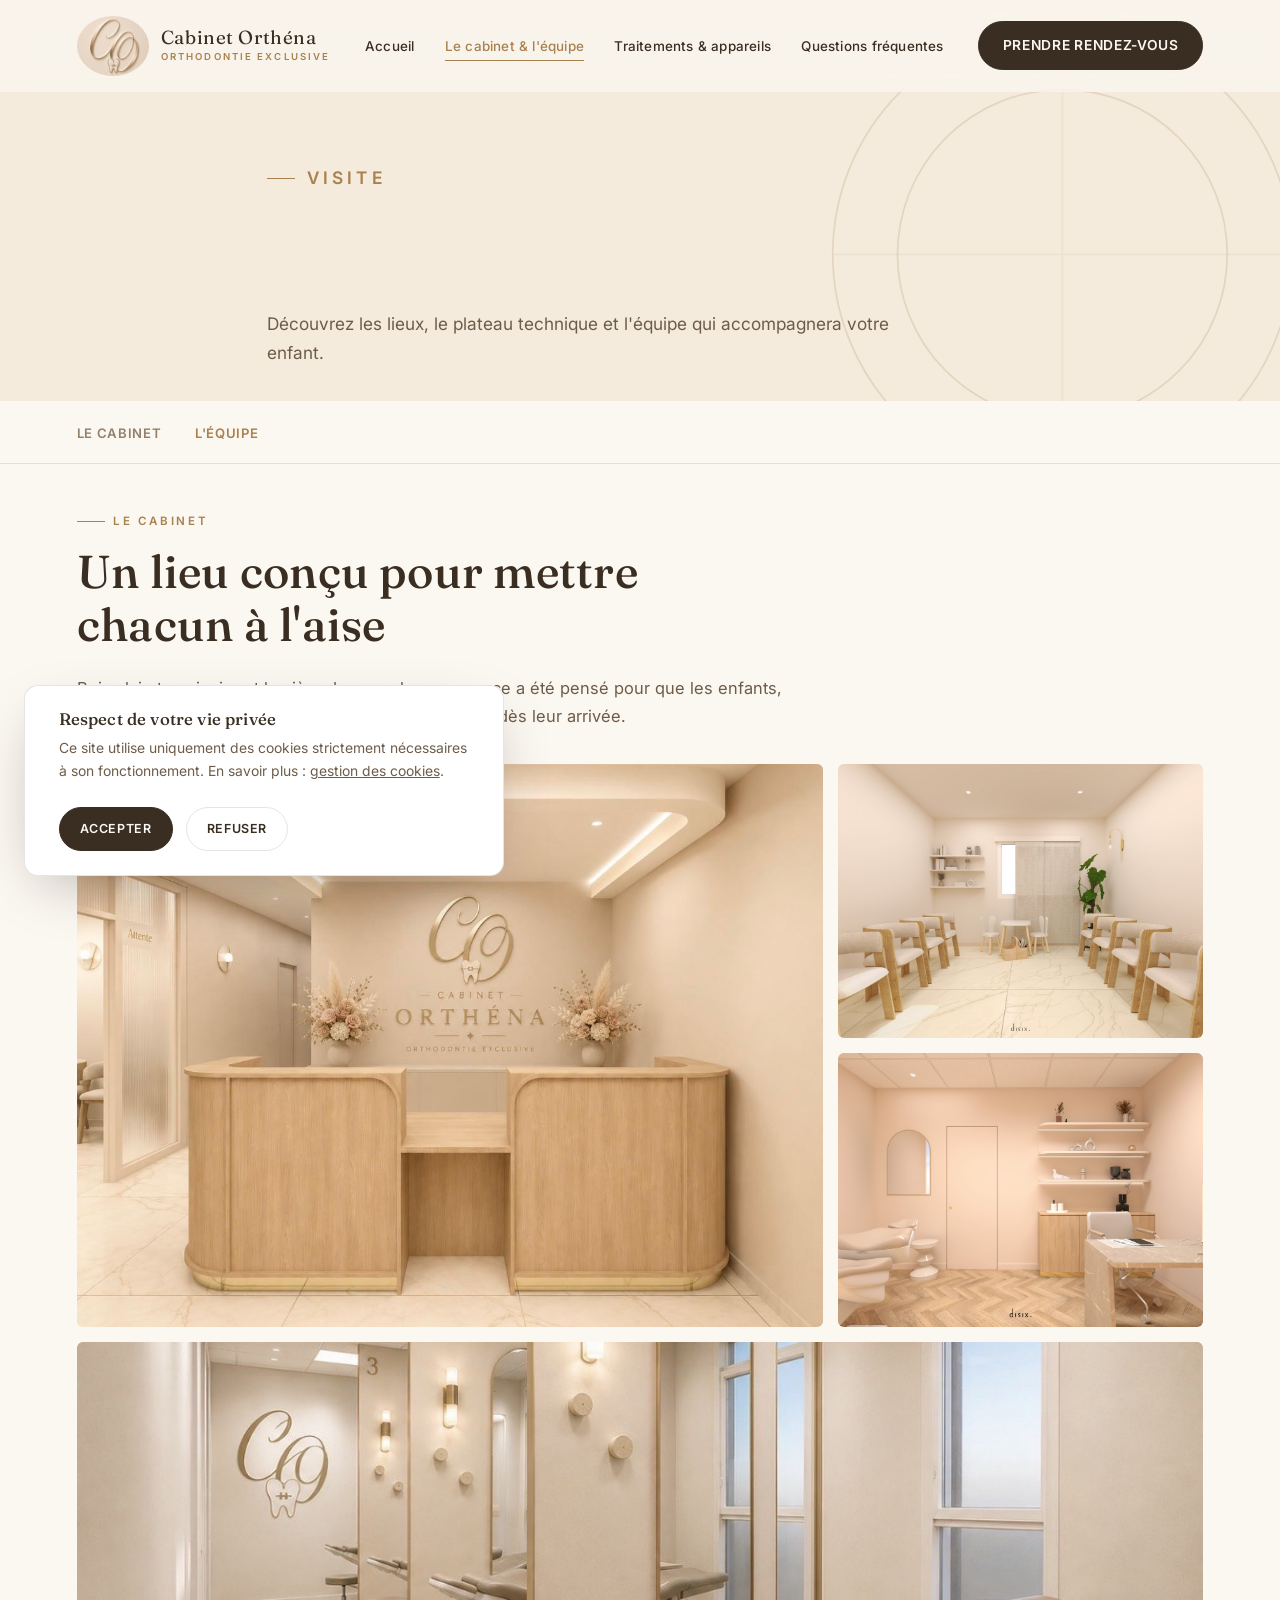
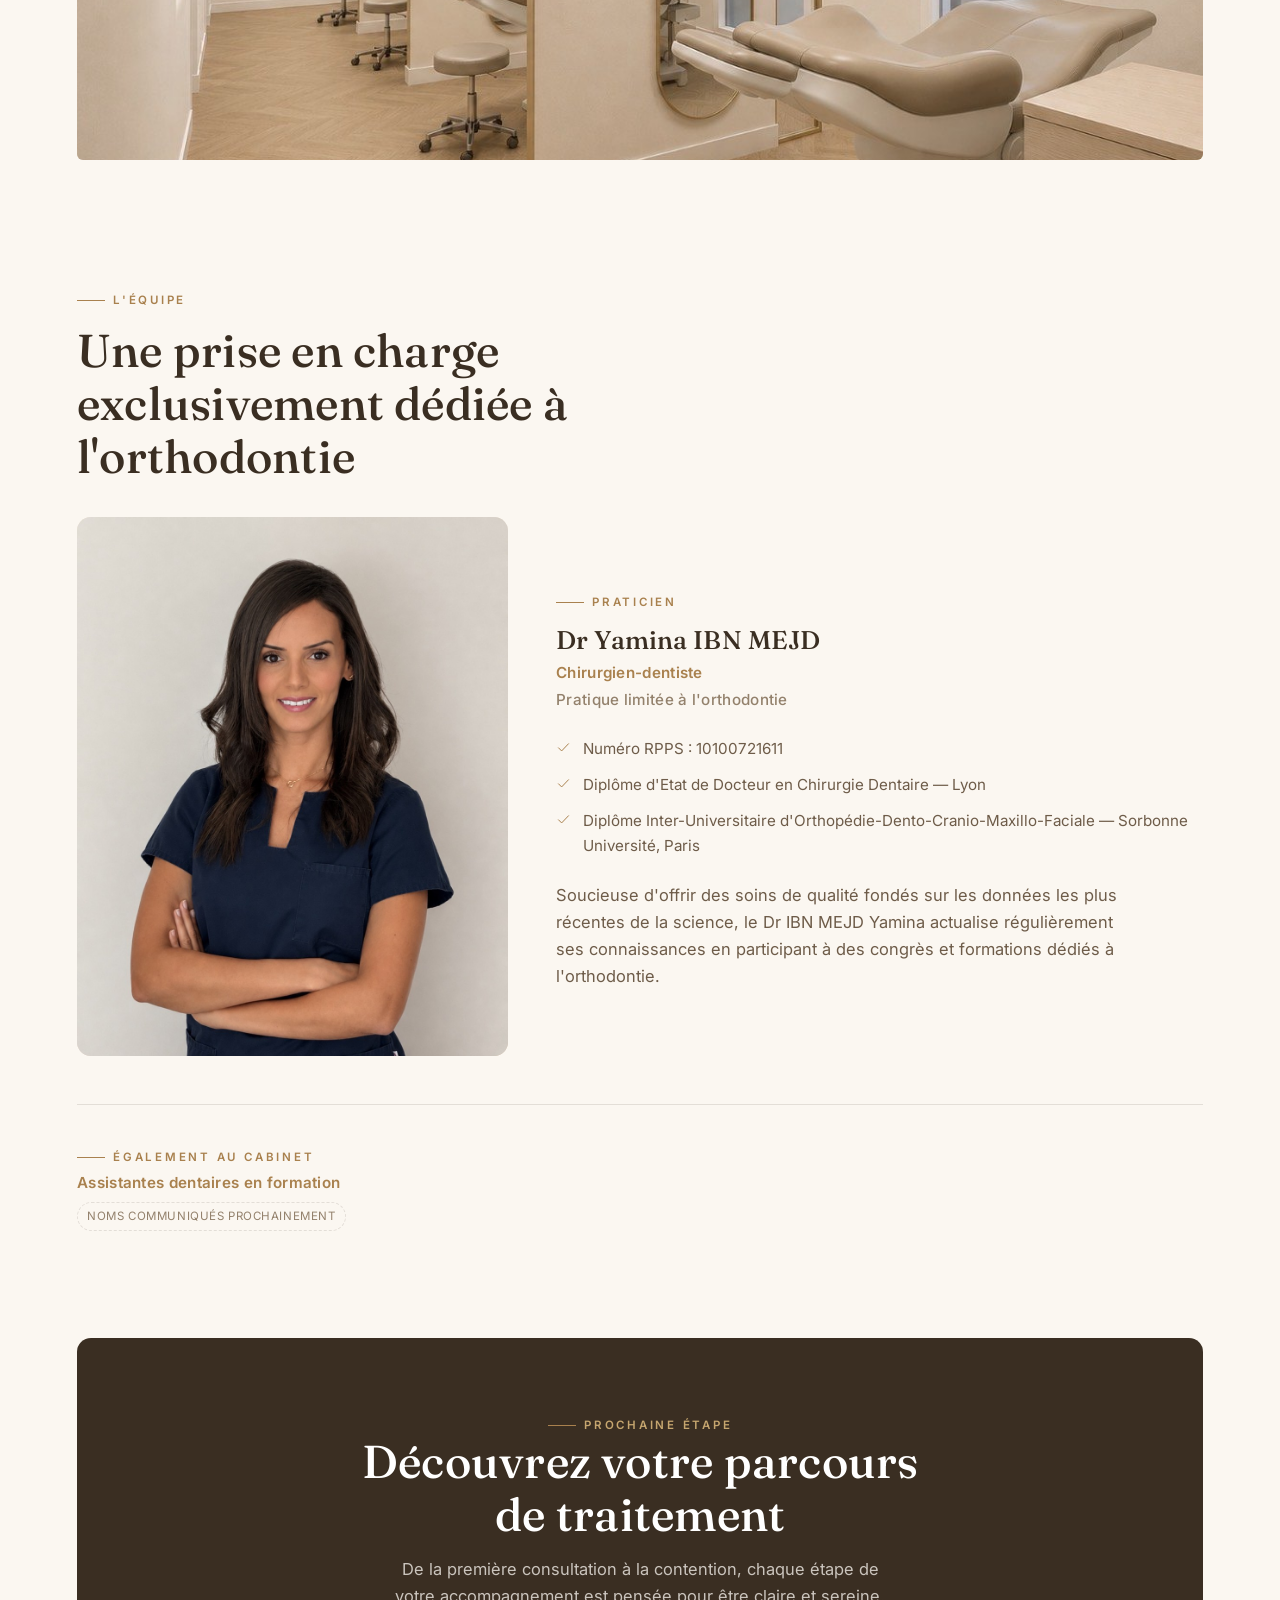
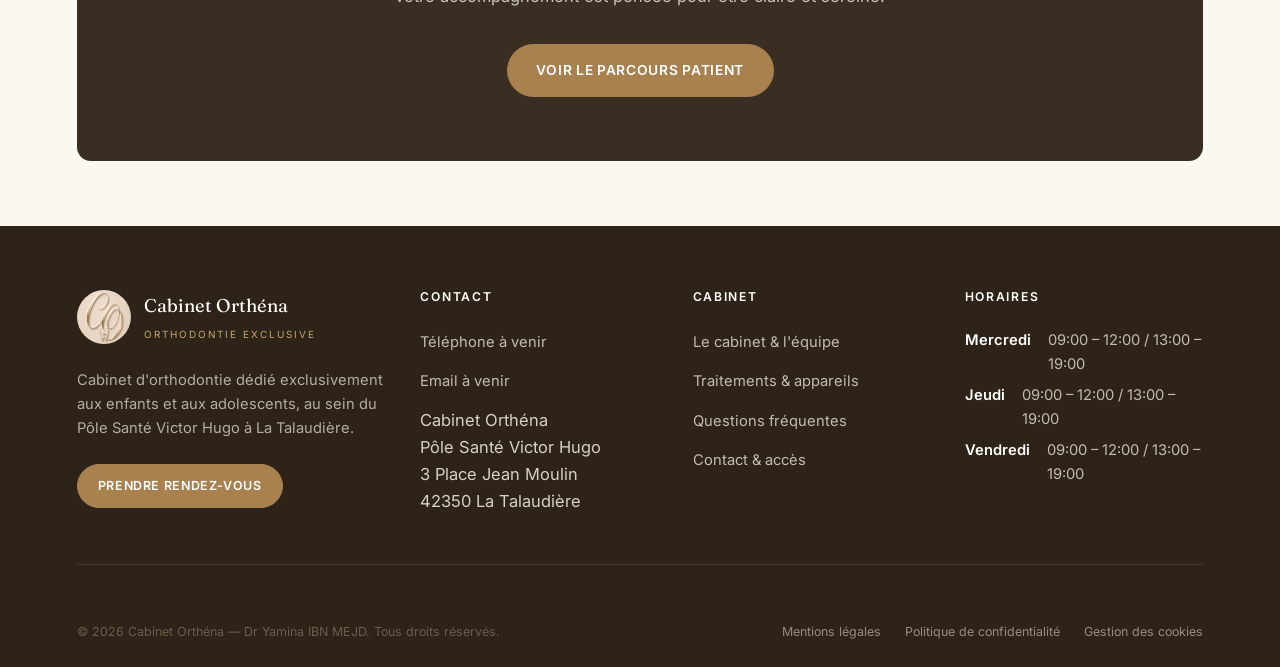
==== commit 42327492: "Contenu : page Cabinet & équipe simplifiée, titres et footer - cabinet-equipe.html : suppression com" ====
--- a/cabinet-equipe.html
+++ b/cabinet-equipe.html
@@ -68,7 +68,7 @@
     <div class="container">
       <p class="eyebrow">Visite</p>
       <h1 class="reveal reveal--mask">Le cabinet &amp; l'équipe</h1>
-      <p>L'ambiance des lieux, le plateau technique et la présentation du Dr Yamina IBN MEJD et de son équipe.</p>
+      <p>Découvrez les lieux, le plateau technique et l'équipe qui accompagnera votre enfant.</p>
     </div>
   </section>
 
@@ -76,9 +76,7 @@
     <div class="container">
       <ul>
         <li><a href="#cabinet">Le cabinet</a></li>
-        <li><a href="#technologie-3d">Technologie 3D</a></li>
         <li><a href="#equipe">L'équipe</a></li>
-        <li><a href="#plateau-technique">Plateau technique</a></li>
       </ul>
     </div>
   </nav>
@@ -124,31 +122,6 @@
             <svg viewBox="0 0 24 24" fill="none" stroke="currentColor" stroke-width="1.5" stroke-linecap="round" stroke-linejoin="round"><path d="M9 4H4v5M15 4h5v5M9 20H4v-5M15 20h5v-5"/></svg>
           </button>
         </figure>
-      </div>
-    </div>
-  </section>
-
-  <!-- TECHNOLOGIE 3D -->
-  <section class="section section--alt section--flush-top" id="technologie-3d">
-    <div class="container">
-      <div class="section-head reveal">
-        <p class="eyebrow">Technologie 3D</p>
-        <h2 class="reveal reveal--mask">Une vision précise, en trois dimensions</h2>
-        <p>Le diagnostic et le suivi de votre traitement s'appuient sur des outils numériques qui donnent une image fidèle et détaillée de la denture et des mâchoires, à chaque étape.</p>
-      </div>
-
-      <div class="tech-row">
-        <div class="tech-visual reveal reveal--left">
-          <svg viewBox="0 0 64 64" fill="none" stroke="currentColor" stroke-width="1.3" stroke-linecap="round" stroke-linejoin="round">
-            <path d="M32 8 54 20 v24 L32 56 10 44 V20 Z"/>
-            <path d="M10 20 32 32 54 20M32 32V56"/>
-          </svg>
-        </div>
-        <div class="tech-content reveal reveal--right reveal-delay-1">
-          <p>Les empreintes numériques intra-orales remplacent la pâte traditionnelle : un geste plus confortable pour l'enfant, et une image tridimensionnelle immédiate de la denture, utile pour concevoir l'appareil avec précision.</p>
-          <p>L'imagerie 3D par CBCT, réalisée directement au cabinet lorsqu'elle est nécessaire, offre une vision détaillée des mâchoires qui facilite le diagnostic et les échanges avec la famille tout au long du traitement.</p>
-          <div class="treatment-meta"><span>Empreintes numériques 3D</span><span>Imagerie 3D par CBCT</span></div>
-        </div>
       </div>
     </div>
   </section>
@@ -199,79 +172,6 @@
     </div>
   </section>
 
-  <!-- PLATEAU TECHNIQUE -->
-  <section class="section section--warm section--flush-top" id="plateau-technique">
-    <div class="container">
-      <div class="section-head reveal">
-        <p class="eyebrow">Technologies &amp; équipements</p>
-        <h2>Un plateau technique au service de votre traitement</h2>
-        <p>Au cabinet Orthéna, nous avons sélectionné des équipements de dernière génération afin d'offrir des diagnostics précis, des traitements performants et une expérience toujours plus confortable pour nos patients.</p>
-      </div>
-
-      <div class="tech-rows">
-        <div class="tech-row">
-          <div class="tech-visual has-photo reveal reveal--left">
-            <img src="assets/img/tech-empreinte-numerique.jpg" alt="Scanner intra-oral 3Shape et son écran affichant une empreinte numérique 3D" loading="lazy">
-          </div>
-          <div class="tech-content reveal reveal--right">
-            <span class="tech-index">01</span>
-            <h3>Empreinte numérique intra-orale</h3>
-            <p>Grâce au scanner intra-oral, les empreintes numériques remplacent les empreintes traditionnelles : plus de pâte en bouche, un confort optimal et une précision accrue pour le diagnostic et la conception des appareils.</p>
-            <p>Les images 3D facilitent également la compréhension du traitement et les échanges avec le patient et sa famille, à chaque étape de la prise en charge.</p>
-          </div>
-        </div>
-
-        <div class="tech-row is-reversed">
-          <div class="tech-visual has-photo reveal reveal--right">
-            <img src="assets/img/tech-imagerie-panoramique.jpg" alt="Appareil de radiographie panoramique et son écran affichant des images 3D CBCT" loading="lazy">
-          </div>
-          <div class="tech-content reveal reveal--left">
-            <span class="tech-index">02</span>
-            <h3>Imagerie numérique 2D et 3D</h3>
-            <p>Toutes les radiographies nécessaires à votre traitement sont réalisées directement au cabinet : panoramique 2D et, si nécessaire, imagerie 3D par CBCT.</p>
-            <p>Cette organisation évite tout déplacement en centre d'imagerie, permet un diagnostic immédiat et offre une prise en charge simplifiée.</p>
-          </div>
-        </div>
-
-        <div class="tech-row">
-          <div class="tech-visual has-photo reveal reveal--left">
-            <img src="assets/img/tech-espace-numerique.jpg" alt="Main tenant un smartphone affichant l'application Dentapoche, avec la réception du Cabinet Orthéna en arrière-plan" loading="lazy">
-          </div>
-          <div class="tech-content reveal reveal--right">
-            <span class="tech-index">03</span>
-            <h3>Votre suivi à portée de main</h3>
-            <p>Technologies et outils numériques au service de votre traitement.</p>
-            <p>Le cabinet met à votre disposition Dentapoche&reg;, une application sécurisée qui vous accompagne tout au long de votre traitement.</p>
-            <p>Vous y retrouvez vos rendez-vous, vos documents administratifs et cliniques, ainsi que les informations utiles à votre prise en charge. L'application facilite également les échanges avec le cabinet, pour un suivi plus simple, plus réactif et toujours à portée de main.</p>
-          </div>
-        </div>
-
-        <div class="tech-row is-reversed">
-          <div class="tech-visual has-photo reveal reveal--right">
-            <img src="assets/img/tech-sterilisation.jpg" alt="Praticienne gantée chargeant un autoclave de stérilisation au Cabinet Orthéna" loading="lazy">
-          </div>
-          <div class="tech-content reveal reveal--left">
-            <span class="tech-index">04</span>
-            <h3>Une stérilisation rigoureuse</h3>
-            <p>La sécurité de nos patients est une priorité : notre chaîne de stérilisation respecte les protocoles les plus stricts afin de garantir une hygiène et une asepsie conformes aux recommandations en vigueur.</p>
-          </div>
-        </div>
-
-        <div class="tech-row">
-          <div class="tech-visual has-photo reveal reveal--left">
-            <img src="assets/img/tech-laboratoire-numerique.jpg" alt="Logiciel de conception numérique 3Shape utilisé pour la fabrication des dispositifs orthodontiques" loading="lazy">
-          </div>
-          <div class="tech-content reveal reveal--right">
-            <span class="tech-index">05</span>
-            <h3>Un laboratoire numérique intégré au cabinet</h3>
-            <p>Notre laboratoire est équipé d'une chaîne entièrement numérisée : logiciel de conception et imprimantes 3D permettent la fabrication de certains dispositifs orthodontiques directement sur place.</p>
-            <p>Cette organisation favorise une meilleure réactivité, une grande précision de fabrication et des délais de prise en charge optimisés.</p>
-          </div>
-        </div>
-      </div>
-    </div>
-  </section>
-
   <section class="section--tight section--flush-top">
     <div class="container">
       <div class="cta-band reveal reveal--scale">
@@ -303,7 +203,7 @@
         <ul>
           <li><a data-cfg="phoneHref" href="contact.html"><span data-cfg="phoneDisplay">Téléphone à venir</span></a></li>
           <li><a data-cfg="emailHref" href="contact.html"><span data-cfg="emailDisplay">Email à venir</span></a></li>
-          <li><span data-cfg="addressLine1">Pôle Santé Victor Hugo</span><br><span data-cfg="addressStreet">3 Place Jean Moulin</span><br><span data-cfg="addressPostal">42350 La Talaudière</span></li>
+          <li><span data-cfg="cabinetName">Cabinet Orthéna</span><br><span data-cfg="addressLine1">Pôle Santé Victor Hugo</span><br><span data-cfg="addressStreet">3 Place Jean Moulin</span><br><span data-cfg="addressPostal">42350 La Talaudière</span></li>
         </ul>
       </div>
       <div class="footer-col">
@@ -318,7 +218,6 @@
       <div class="footer-col">
         <h4>Horaires</h4>
         <ul class="hours-list" data-hours-list></ul>
-        <p class="hours-note" data-cfg="openingHoursNote">Horaires détaillés communiqués prochainement.</p>
       </div>
     </div>
     <div class="footer-bottom">
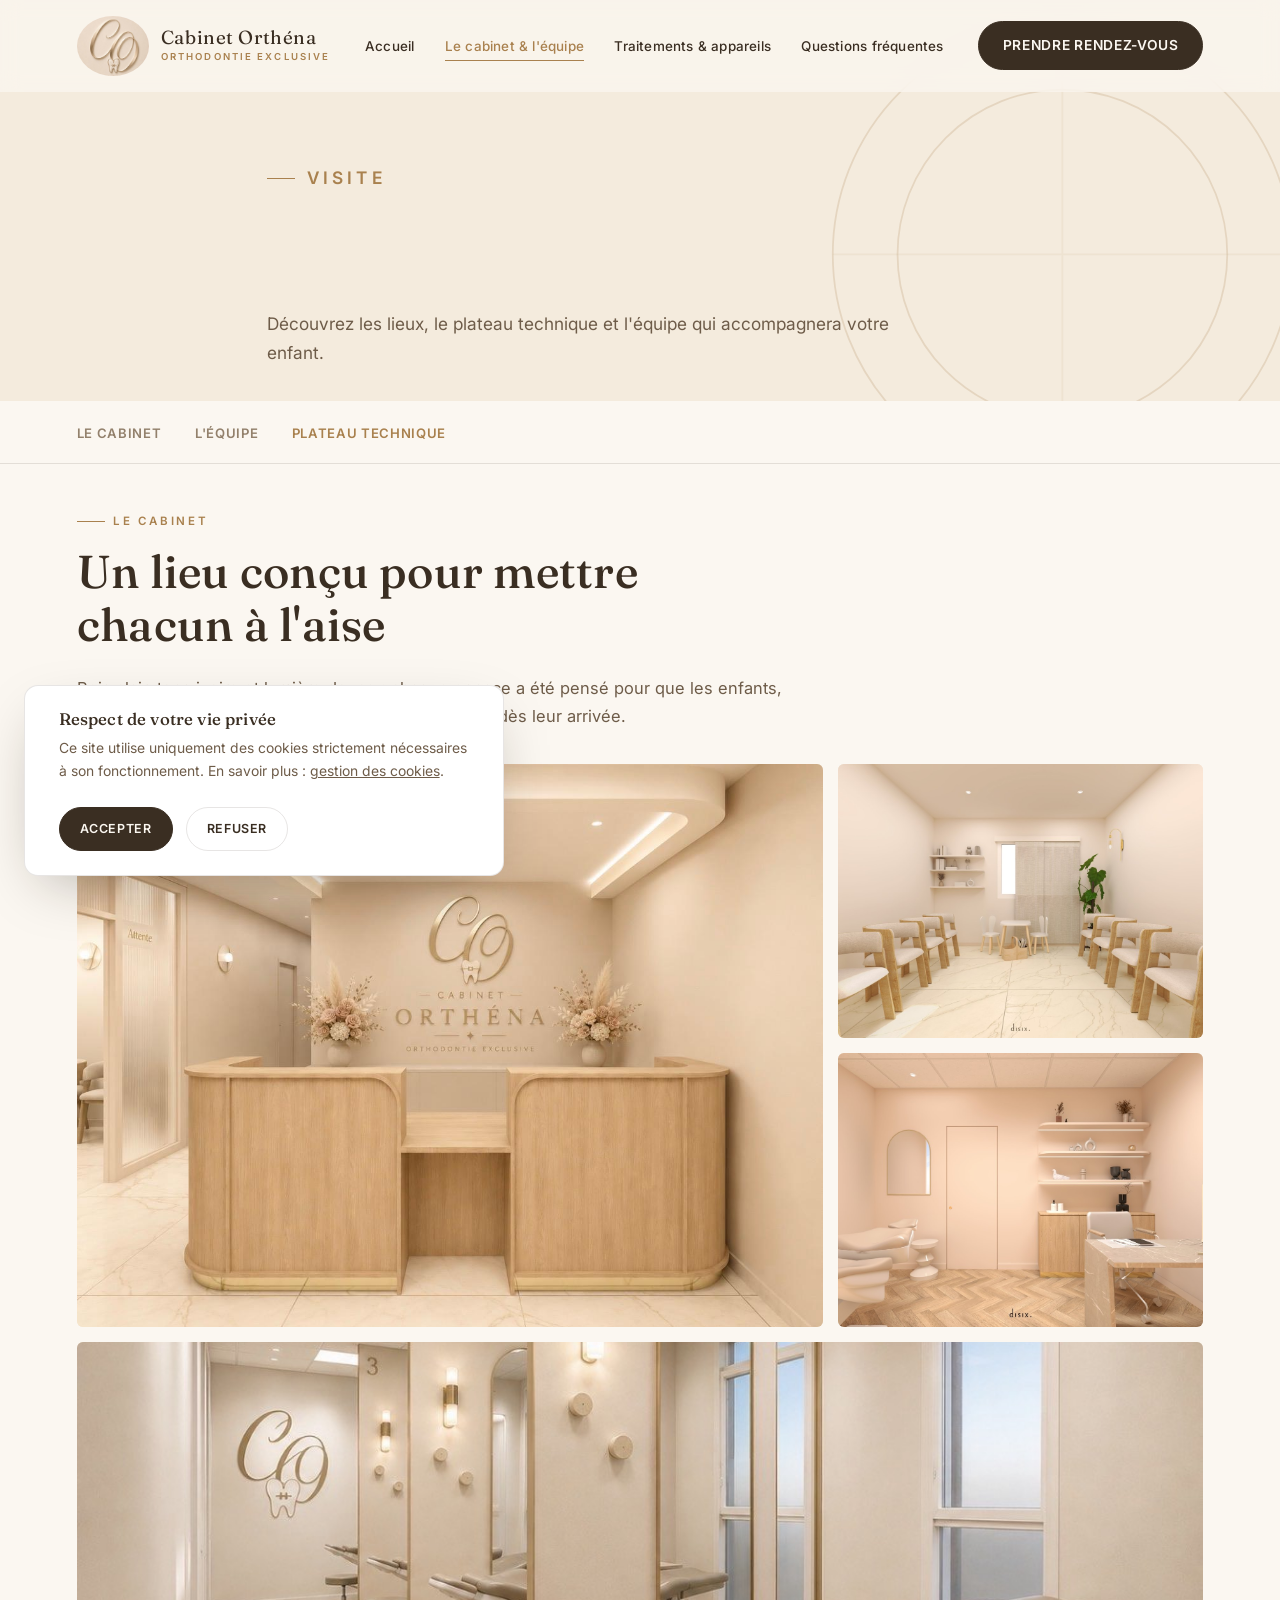
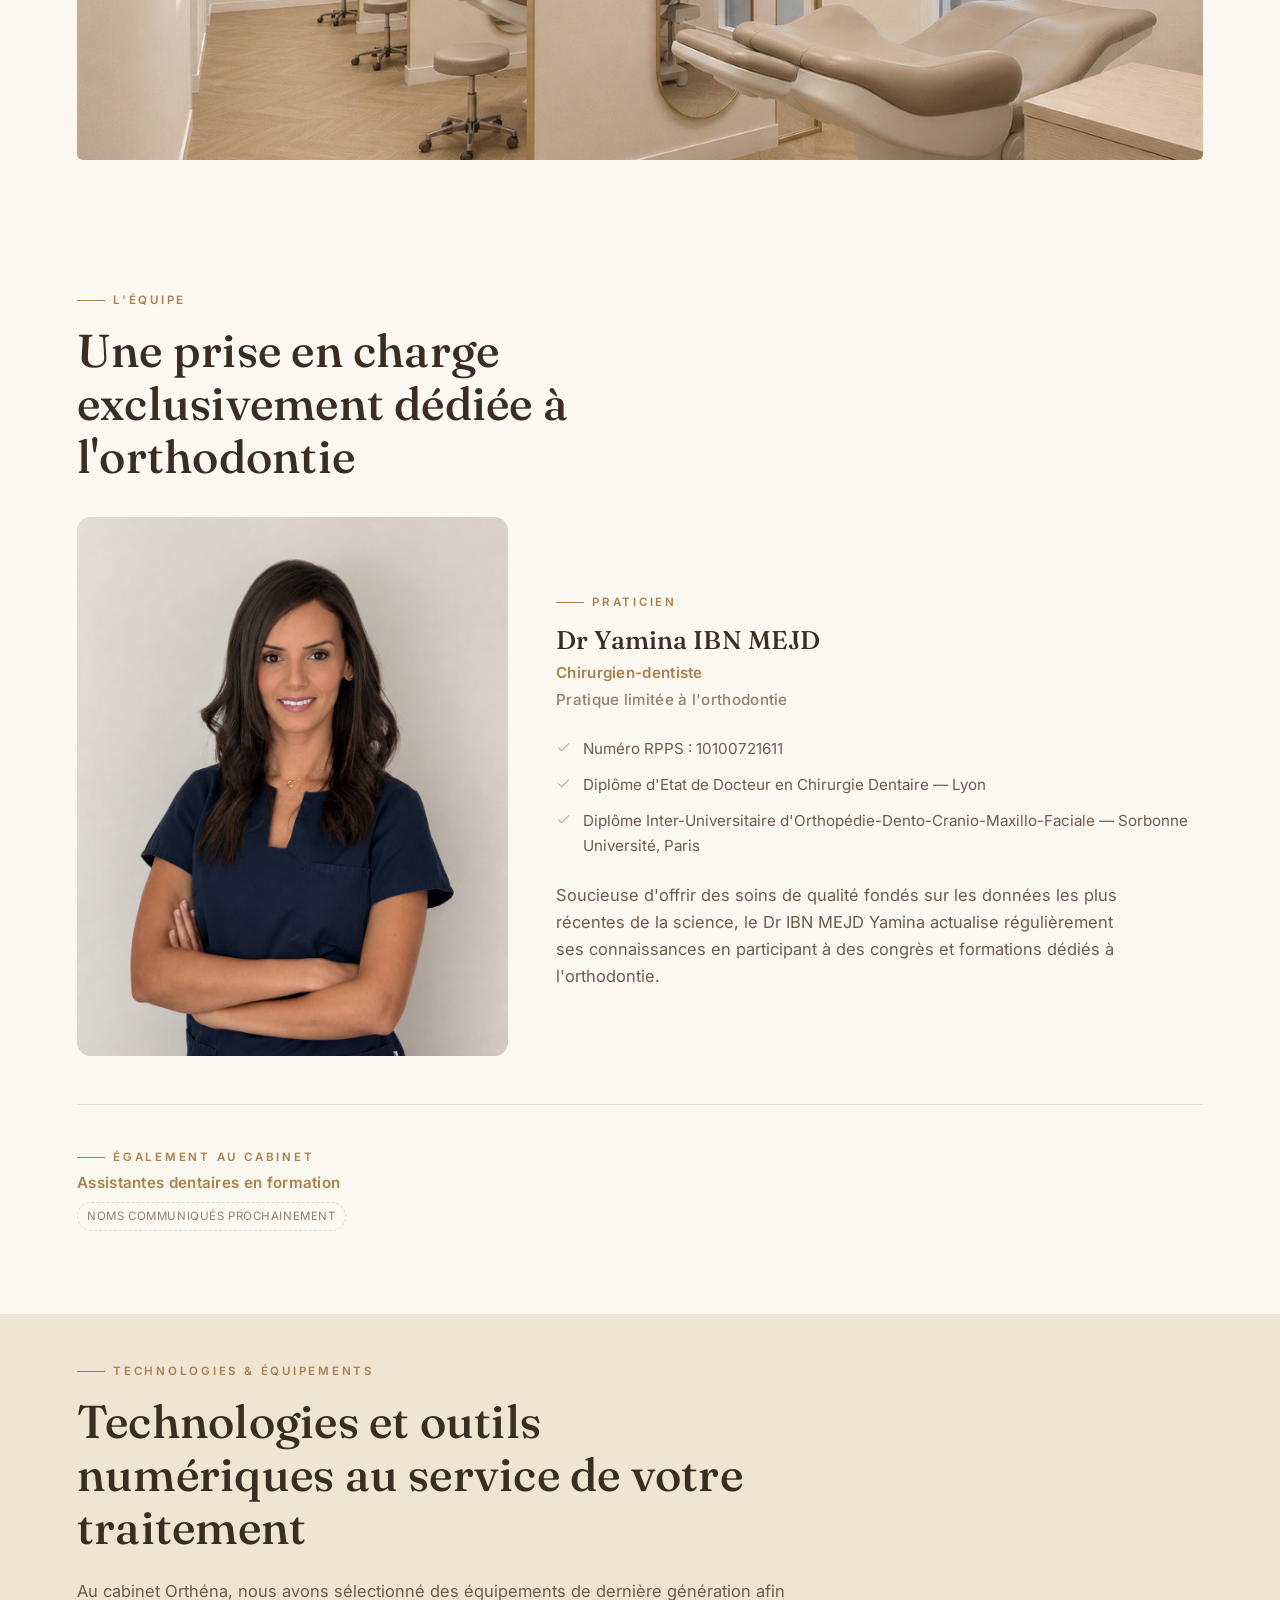
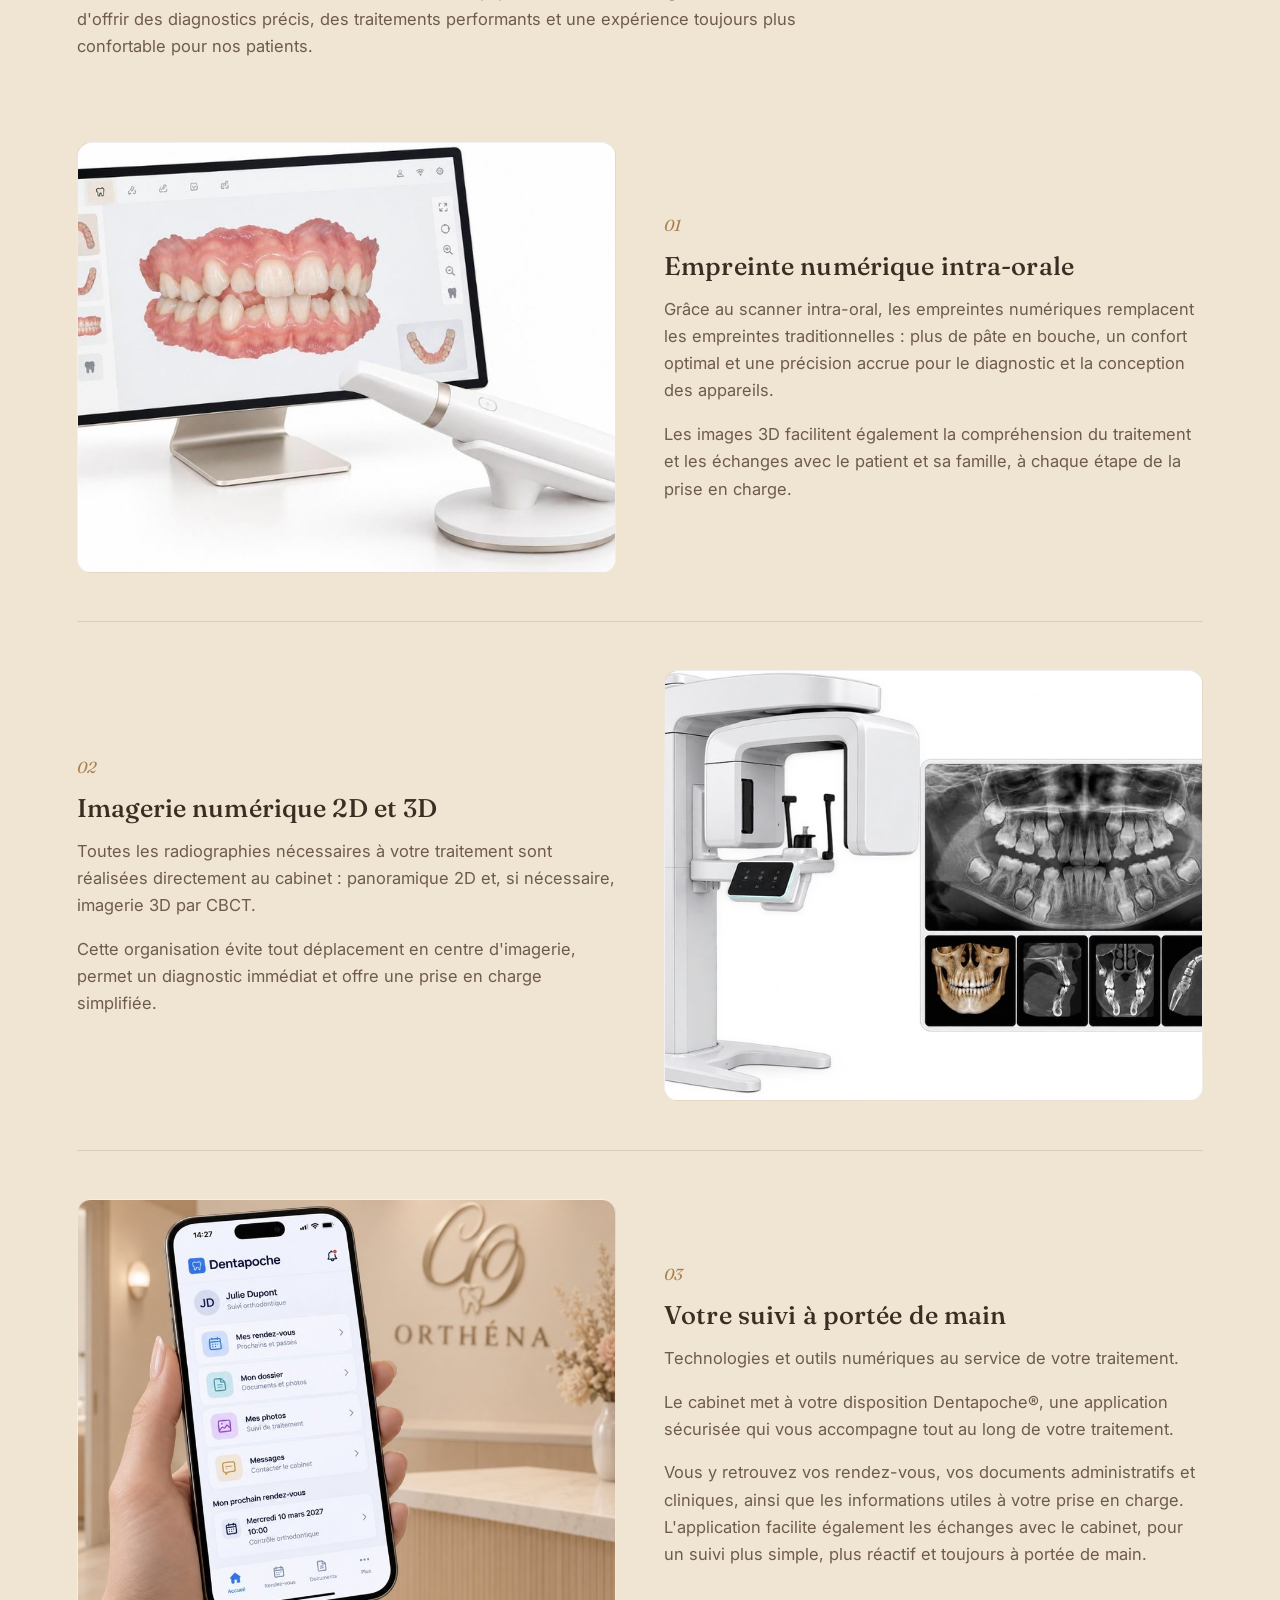
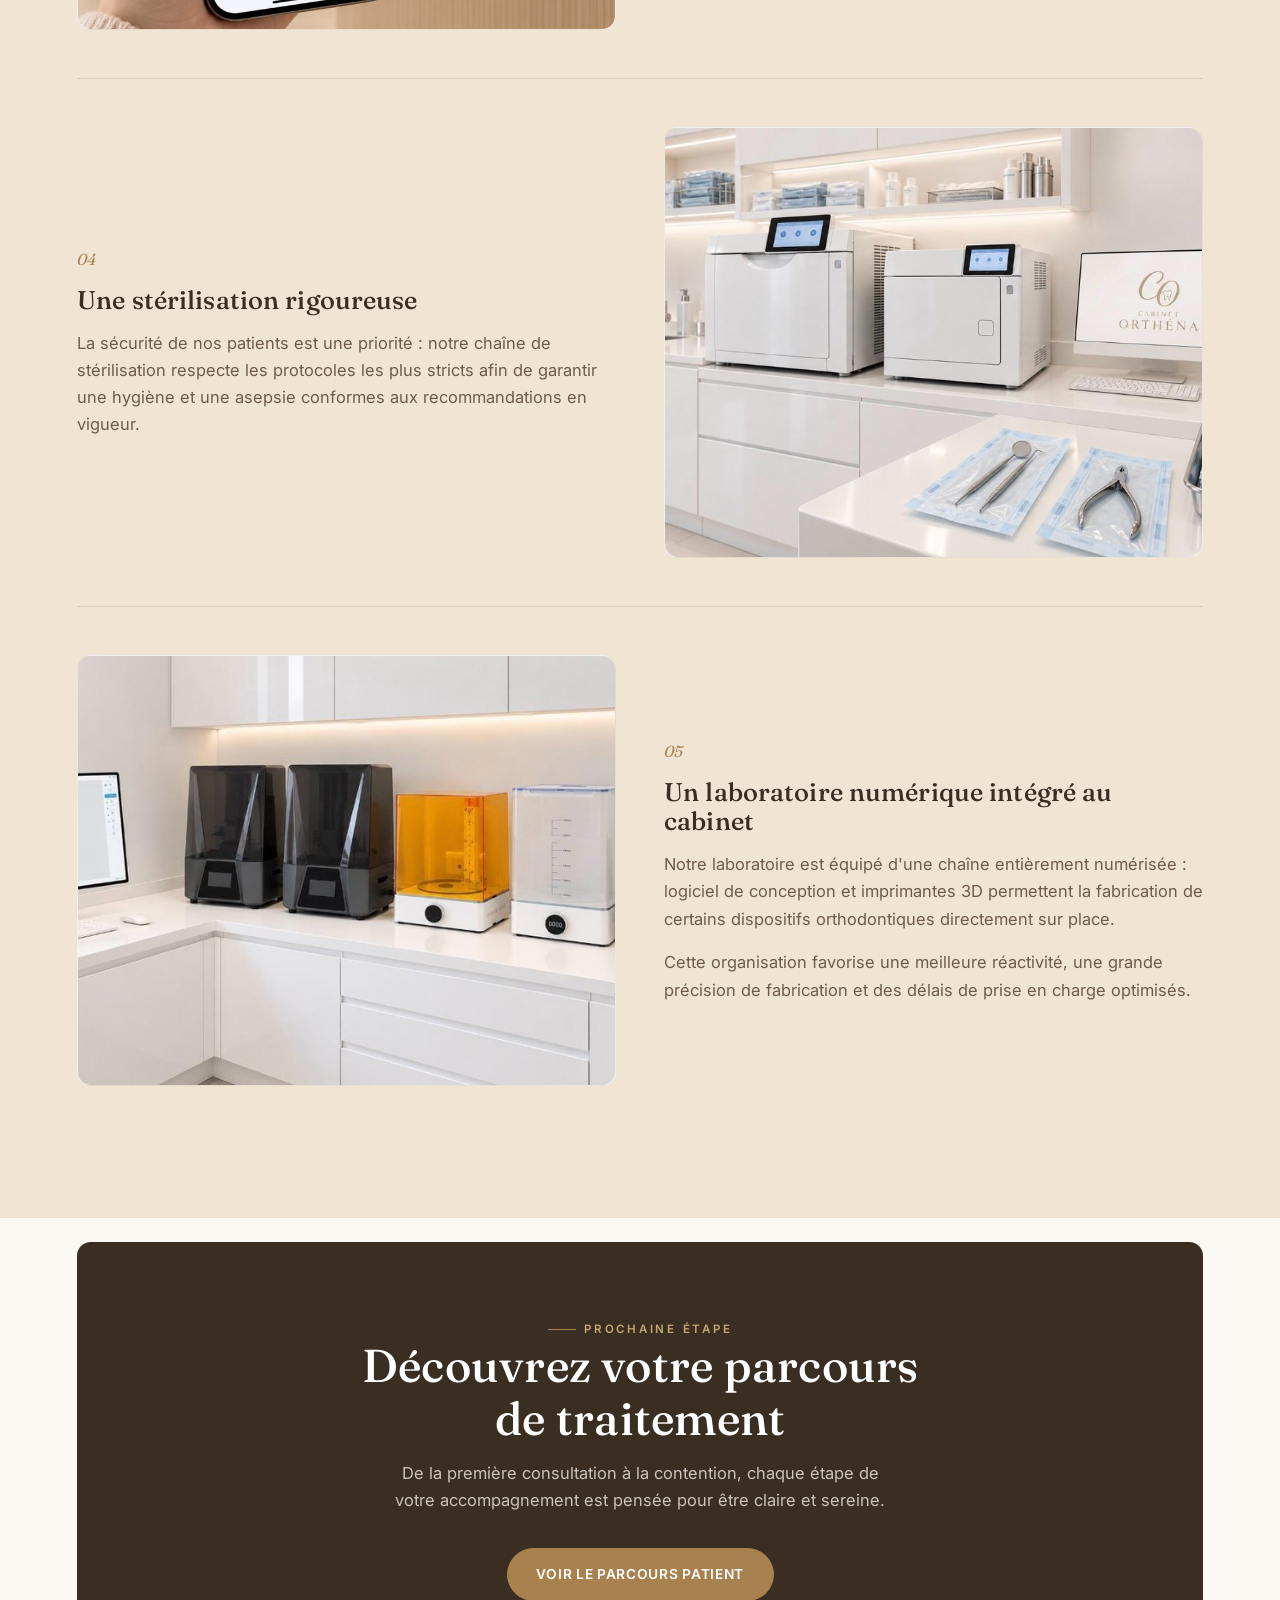
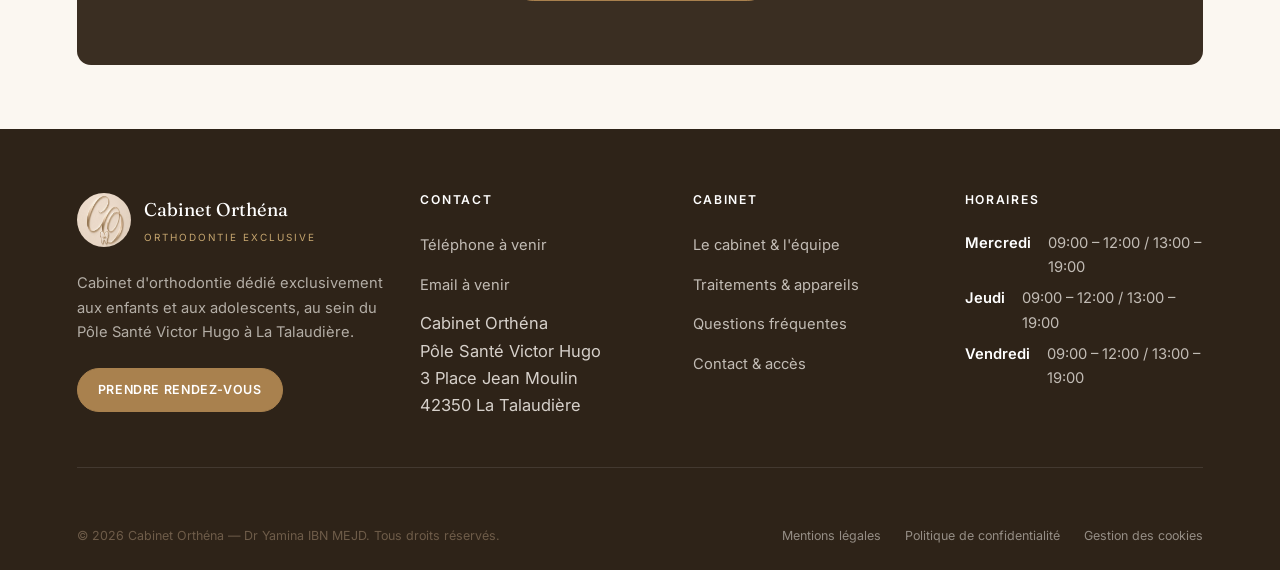
==== commit 1f7ece3a: "Restauration du bloc Plateau technique, nouveau titre, nouvelles photos - cabinet-equipe.html : le b" ====
--- a/cabinet-equipe.html
+++ b/cabinet-equipe.html
@@ -77,6 +77,7 @@
       <ul>
         <li><a href="#cabinet">Le cabinet</a></li>
         <li><a href="#equipe">L'équipe</a></li>
+        <li><a href="#plateau-technique">Plateau technique</a></li>
       </ul>
     </div>
   </nav>
@@ -172,6 +173,79 @@
     </div>
   </section>
 
+  <!-- PLATEAU TECHNIQUE -->
+  <section class="section section--warm section--flush-top" id="plateau-technique">
+    <div class="container">
+      <div class="section-head reveal">
+        <p class="eyebrow">Technologies &amp; équipements</p>
+        <h2>Technologies et outils numériques au service de votre traitement</h2>
+        <p>Au cabinet Orthéna, nous avons sélectionné des équipements de dernière génération afin d'offrir des diagnostics précis, des traitements performants et une expérience toujours plus confortable pour nos patients.</p>
+      </div>
+
+      <div class="tech-rows">
+        <div class="tech-row">
+          <div class="tech-visual has-photo reveal reveal--left">
+            <img src="assets/img/tech-empreinte-numerique.jpg" alt="Scanner intra-oral et son écran affichant une empreinte numérique 3D" loading="lazy">
+          </div>
+          <div class="tech-content reveal reveal--right">
+            <span class="tech-index">01</span>
+            <h3>Empreinte numérique intra-orale</h3>
+            <p>Grâce au scanner intra-oral, les empreintes numériques remplacent les empreintes traditionnelles : plus de pâte en bouche, un confort optimal et une précision accrue pour le diagnostic et la conception des appareils.</p>
+            <p>Les images 3D facilitent également la compréhension du traitement et les échanges avec le patient et sa famille, à chaque étape de la prise en charge.</p>
+          </div>
+        </div>
+
+        <div class="tech-row is-reversed">
+          <div class="tech-visual has-photo reveal reveal--right">
+            <img src="assets/img/tech-imagerie-panoramique.jpg" alt="Appareil de radiographie panoramique et son écran affichant des images 2D et 3D" loading="lazy">
+          </div>
+          <div class="tech-content reveal reveal--left">
+            <span class="tech-index">02</span>
+            <h3>Imagerie numérique 2D et 3D</h3>
+            <p>Toutes les radiographies nécessaires à votre traitement sont réalisées directement au cabinet : panoramique 2D et, si nécessaire, imagerie 3D par CBCT.</p>
+            <p>Cette organisation évite tout déplacement en centre d'imagerie, permet un diagnostic immédiat et offre une prise en charge simplifiée.</p>
+          </div>
+        </div>
+
+        <div class="tech-row">
+          <div class="tech-visual has-photo reveal reveal--left">
+            <img src="assets/img/tech-espace-numerique.jpg" alt="Main tenant un smartphone affichant l'application Dentapoche, avec la réception du Cabinet Orthéna en arrière-plan" loading="lazy">
+          </div>
+          <div class="tech-content reveal reveal--right">
+            <span class="tech-index">03</span>
+            <h3>Votre suivi à portée de main</h3>
+            <p>Technologies et outils numériques au service de votre traitement.</p>
+            <p>Le cabinet met à votre disposition Dentapoche&reg;, une application sécurisée qui vous accompagne tout au long de votre traitement.</p>
+            <p>Vous y retrouvez vos rendez-vous, vos documents administratifs et cliniques, ainsi que les informations utiles à votre prise en charge. L'application facilite également les échanges avec le cabinet, pour un suivi plus simple, plus réactif et toujours à portée de main.</p>
+          </div>
+        </div>
+
+        <div class="tech-row is-reversed">
+          <div class="tech-visual has-photo reveal reveal--right">
+            <img src="assets/img/tech-sterilisation.jpg" alt="Autoclaves de stérilisation et instruments orthodontiques stérilisés au Cabinet Orthéna" loading="lazy">
+          </div>
+          <div class="tech-content reveal reveal--left">
+            <span class="tech-index">04</span>
+            <h3>Une stérilisation rigoureuse</h3>
+            <p>La sécurité de nos patients est une priorité : notre chaîne de stérilisation respecte les protocoles les plus stricts afin de garantir une hygiène et une asepsie conformes aux recommandations en vigueur.</p>
+          </div>
+        </div>
+
+        <div class="tech-row">
+          <div class="tech-visual has-photo reveal reveal--left">
+            <img src="assets/img/tech-laboratoire-numerique.jpg" alt="Imprimantes 3D et poste de conception numérique du laboratoire intégré au Cabinet Orthéna" loading="lazy">
+          </div>
+          <div class="tech-content reveal reveal--right">
+            <span class="tech-index">05</span>
+            <h3>Un laboratoire numérique intégré au cabinet</h3>
+            <p>Notre laboratoire est équipé d'une chaîne entièrement numérisée : logiciel de conception et imprimantes 3D permettent la fabrication de certains dispositifs orthodontiques directement sur place.</p>
+            <p>Cette organisation favorise une meilleure réactivité, une grande précision de fabrication et des délais de prise en charge optimisés.</p>
+          </div>
+        </div>
+      </div>
+    </div>
+  </section>
+
   <section class="section--tight section--flush-top">
     <div class="container">
       <div class="cta-band reveal reveal--scale">
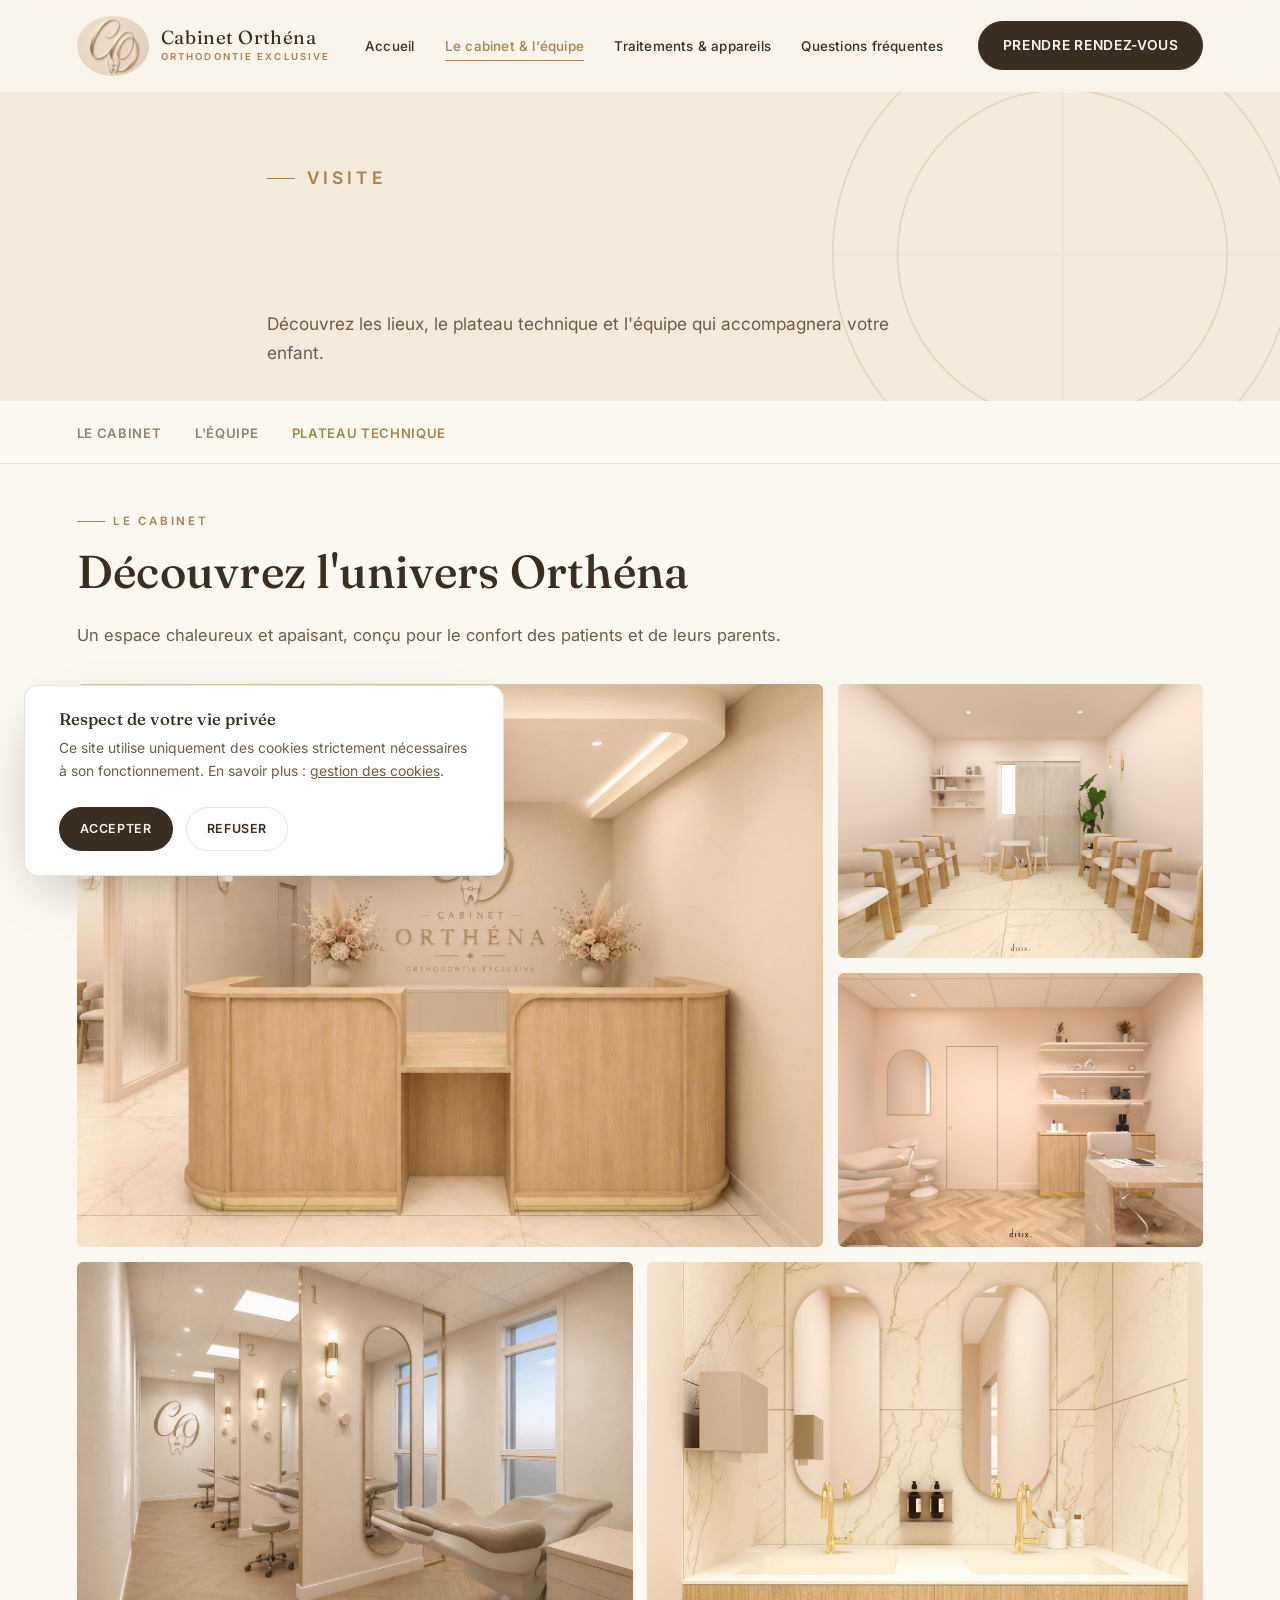
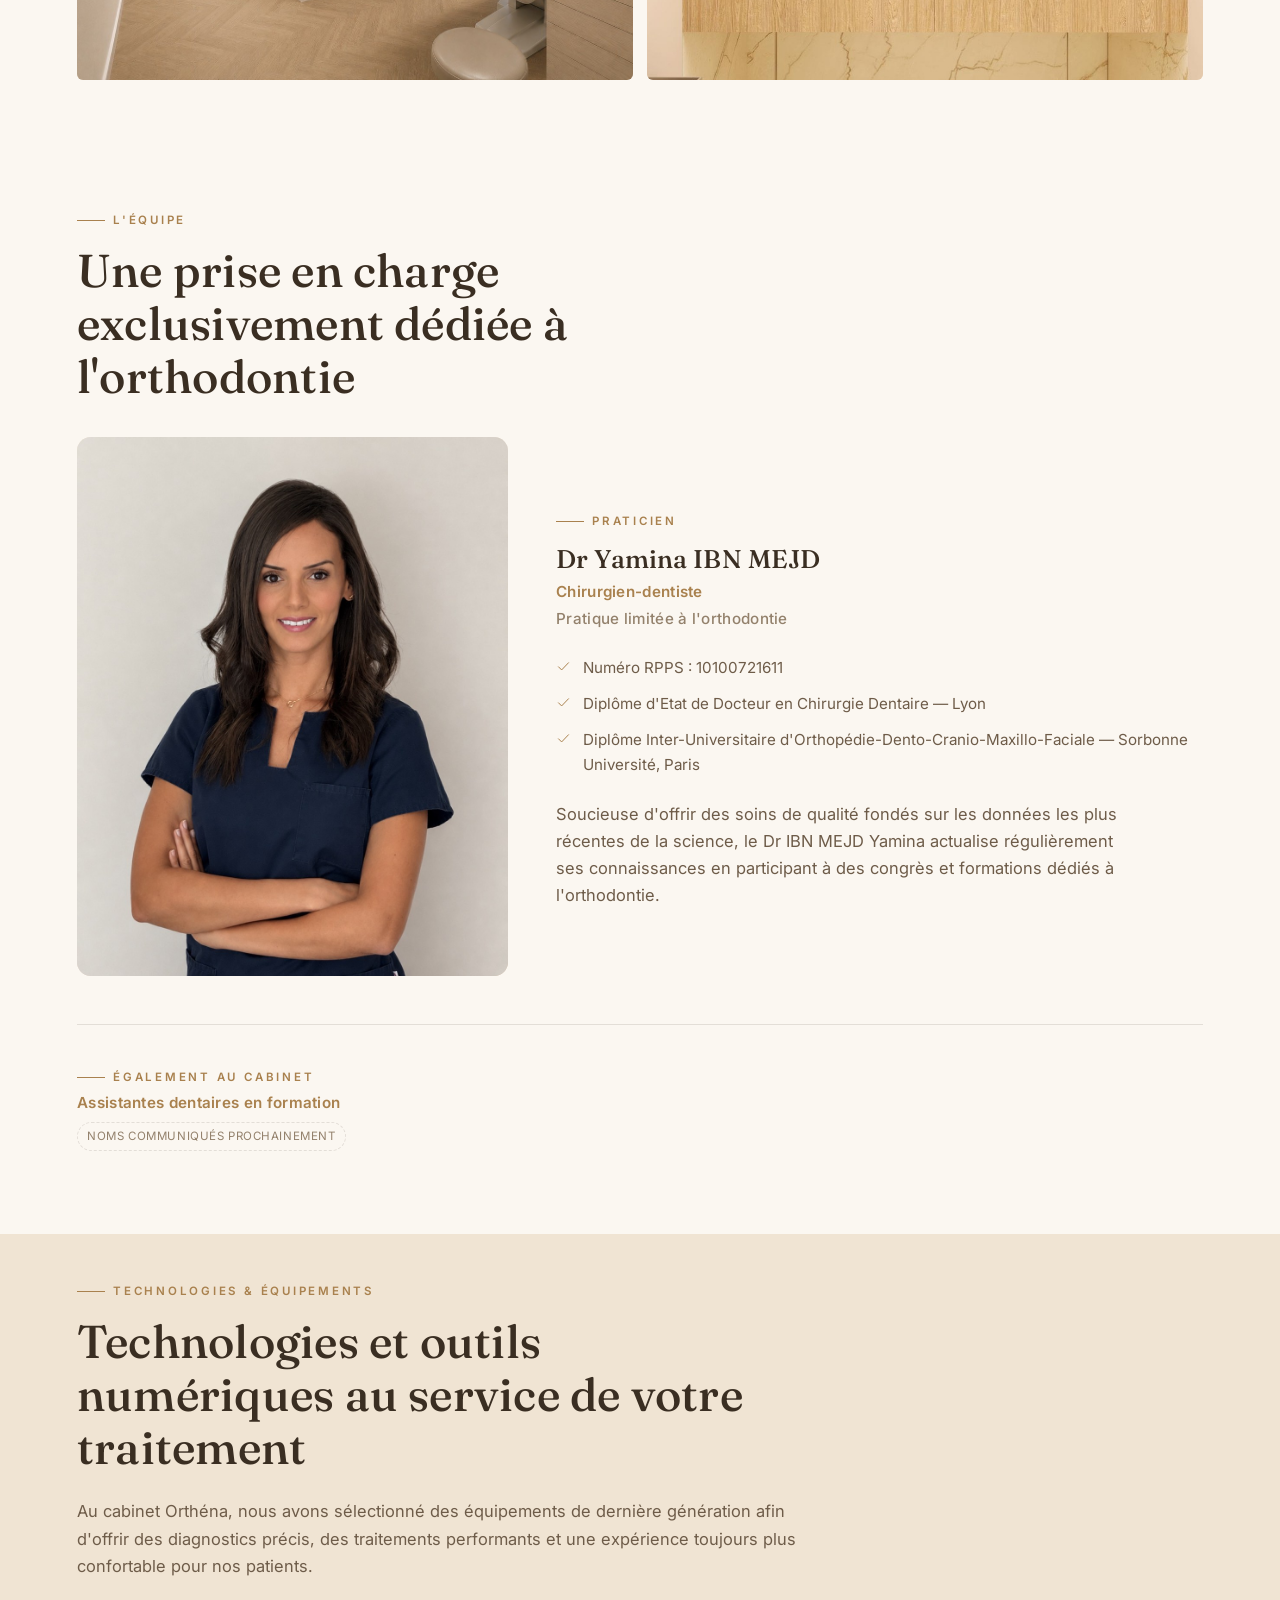
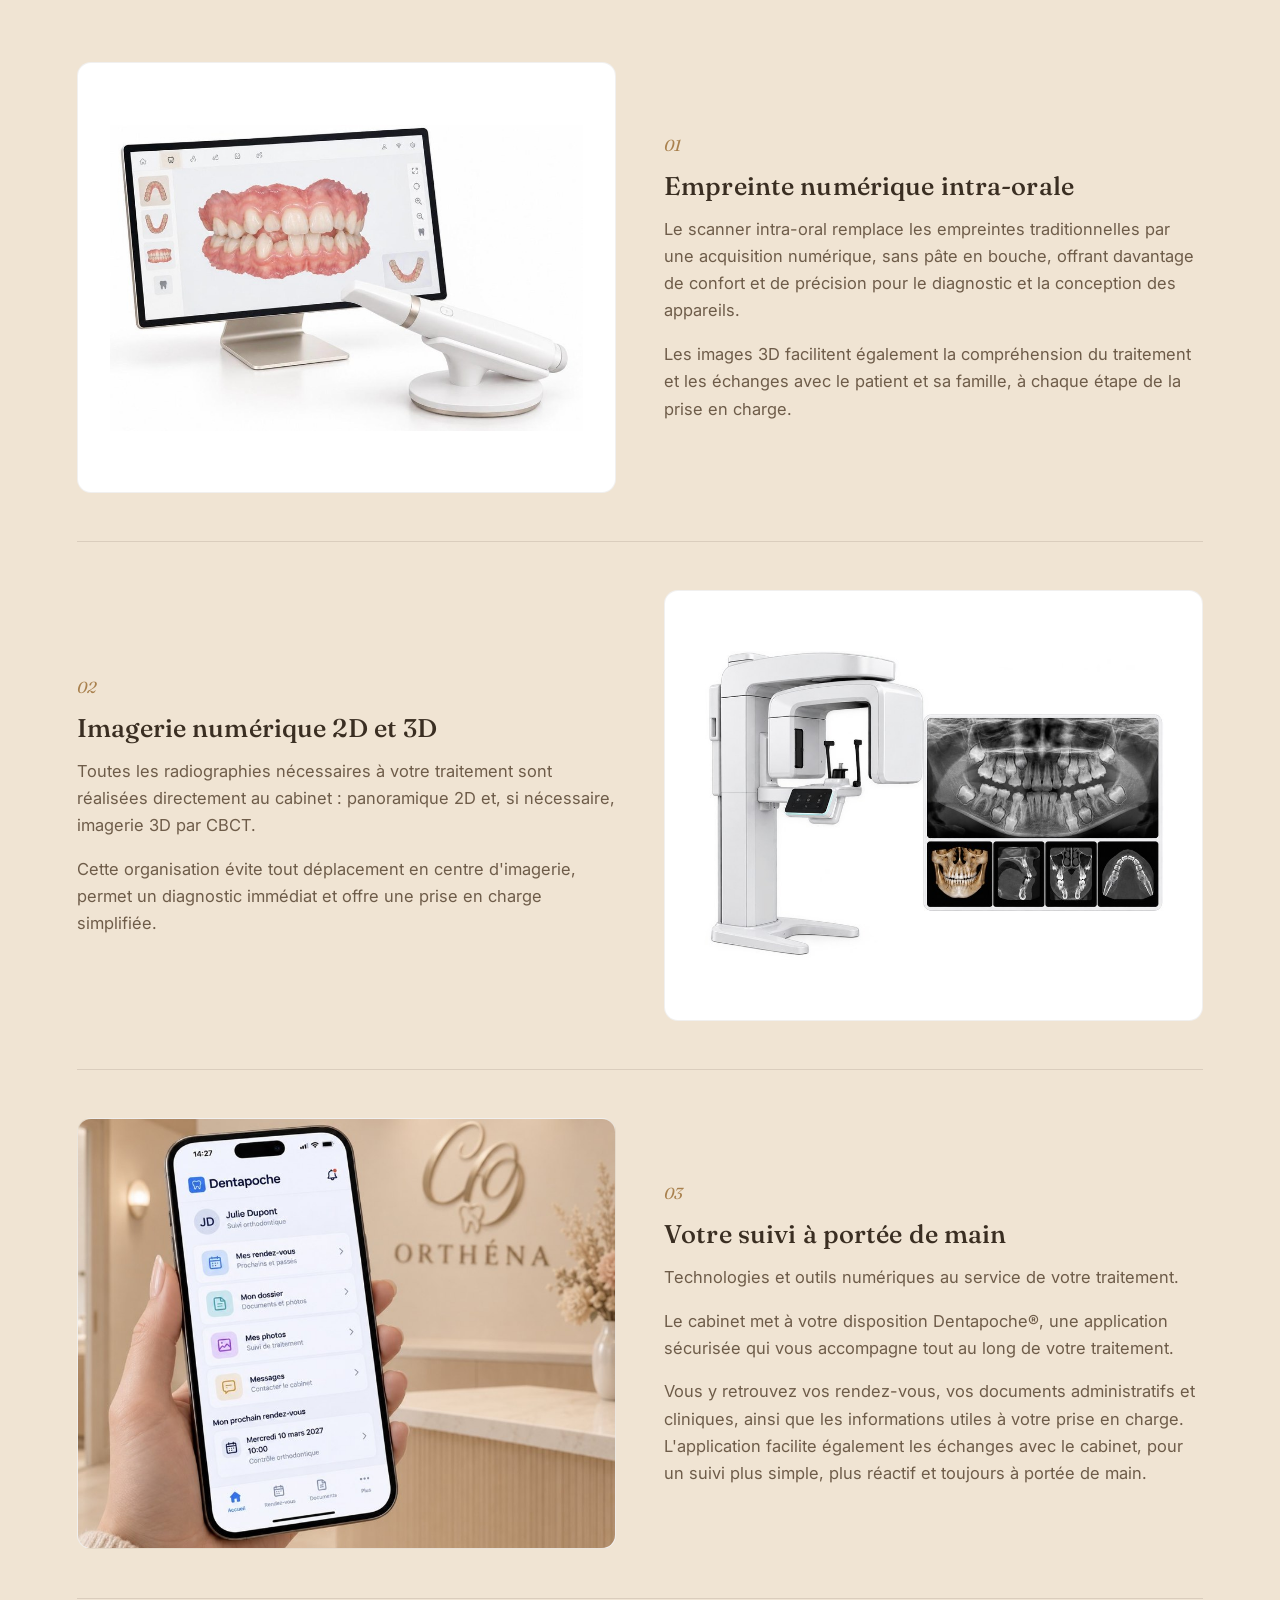
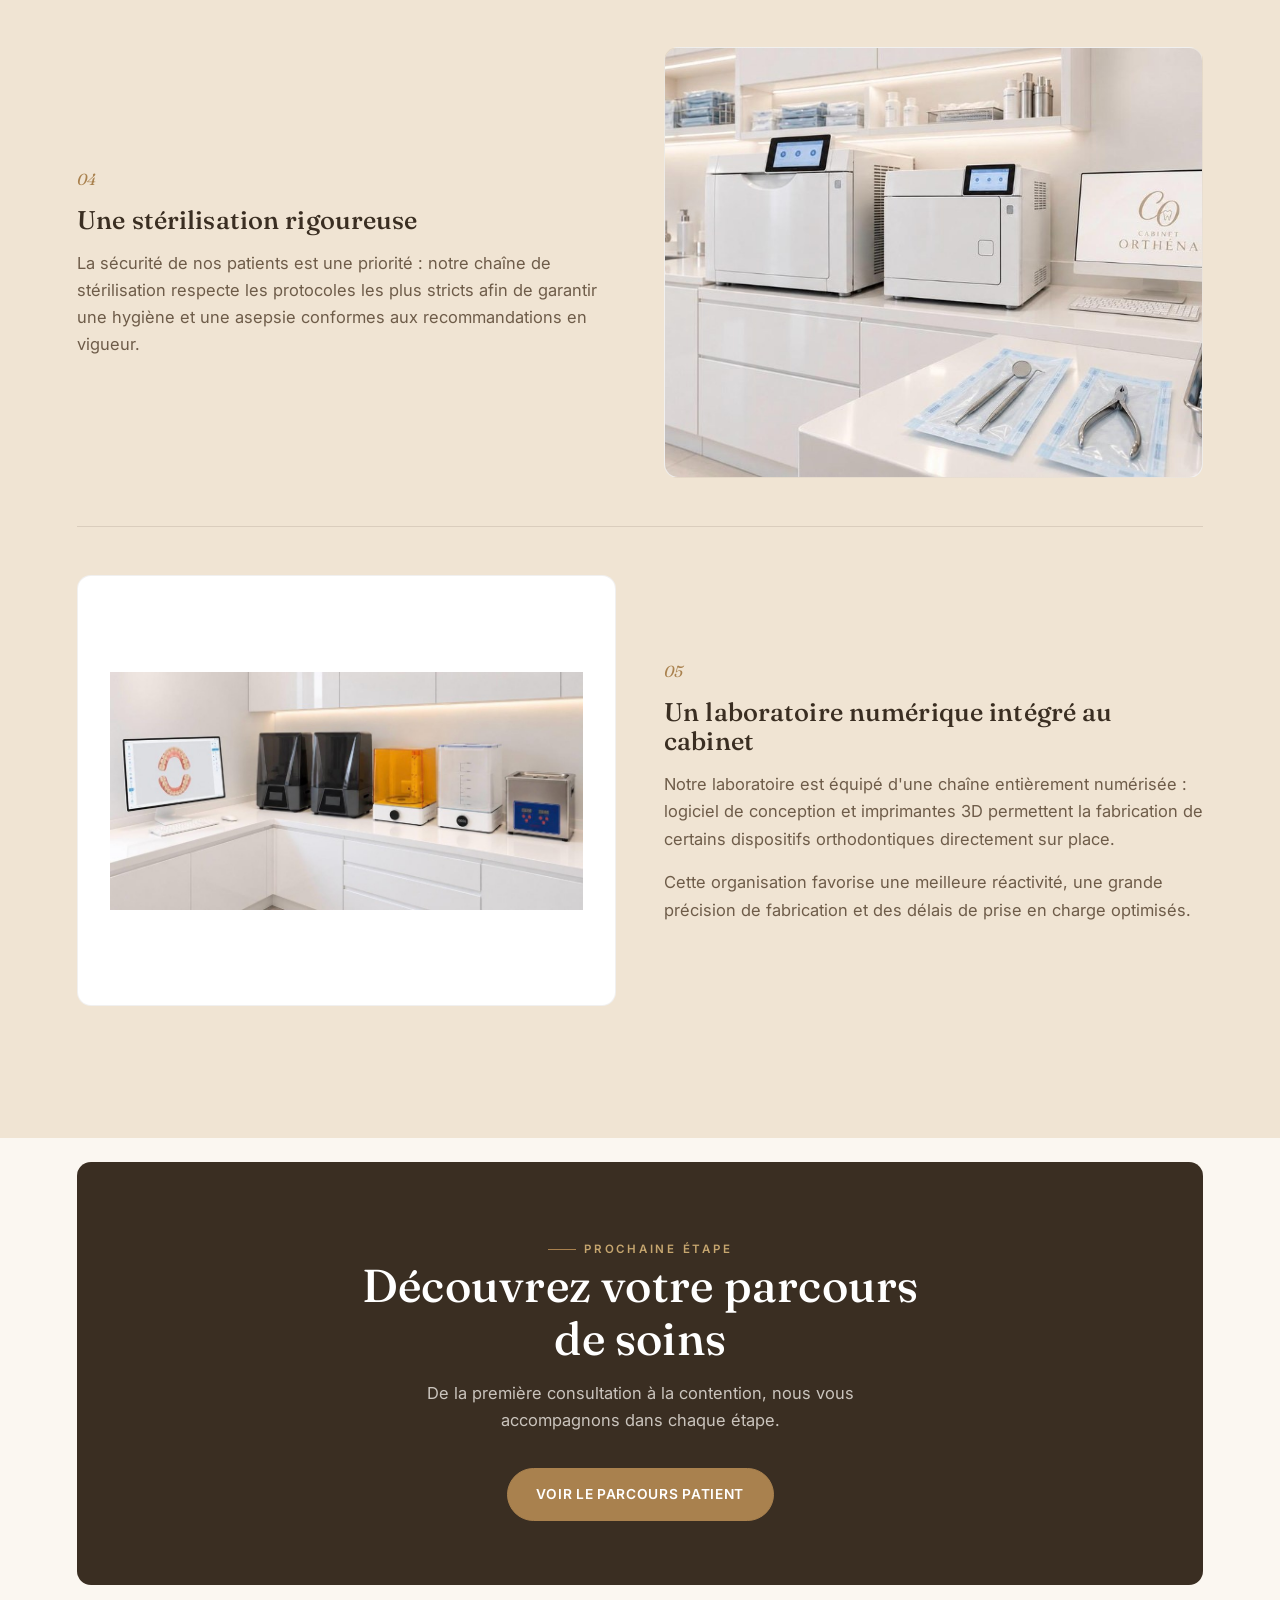
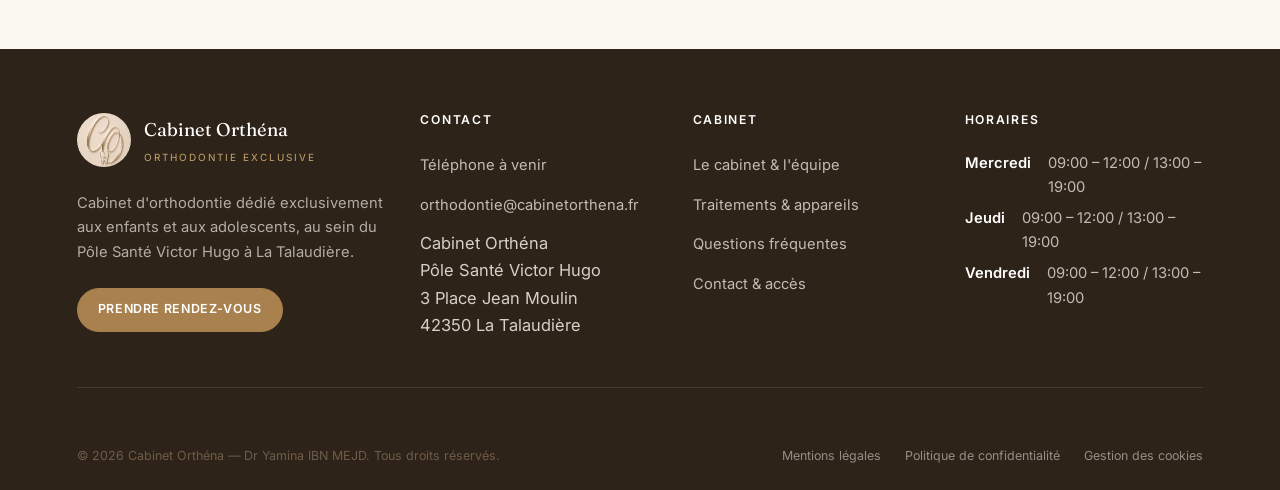
==== commit a6dc3348: "Mise à jour contenu : cabinet, traitements, FAQ, accueil, footer - Remplacement des photos de la sec" ====
--- a/cabinet-equipe.html
+++ b/cabinet-equipe.html
@@ -87,8 +87,8 @@
     <div class="container">
       <div class="section-head reveal">
         <p class="eyebrow">Le cabinet</p>
-        <h2>Un lieu conçu pour mettre chacun à l'aise</h2>
-        <p>Bois clair, tons ivoire et lumière douce : chaque espace a été pensé pour que les enfants, les adolescents et leurs parents se sentent accueillis dès leur arrivée.</p>
+        <h2>Découvrez l'univers Orthéna</h2>
+        <p>Un espace chaleureux et apaisant, conçu pour le confort des patients et de leurs parents.</p>
       </div>
 
       <div class="gallery reveal reveal--scale">
@@ -108,17 +108,25 @@
           </button>
         </figure>
 
-        <figure class="gallery-item g-c" data-full="assets/img/cabinet-salle-de-soin.jpg" data-caption="Salle de soin du Cabinet Orthéna">
-          <img src="assets/img/cabinet-salle-de-soin.jpg" alt="Salle de soin du Cabinet Orthéna, fauteuil et plan de travail en bois clair" loading="lazy">
-          <span class="caption">Salle de soin</span>
-          <button class="expand" aria-label="Agrandir la photo">
-            <svg viewBox="0 0 24 24" fill="none" stroke="currentColor" stroke-width="1.5" stroke-linecap="round" stroke-linejoin="round"><path d="M9 4H4v5M15 4h5v5M9 20H4v-5M15 20h5v-5"/></svg>
-          </button>
-        </figure>
-
-        <figure class="gallery-item g-f" data-full="assets/img/cabinet-espace-clinique.jpg" data-caption="Espace clinique du Cabinet Orthéna">
+        <figure class="gallery-item g-c" data-full="assets/img/cabinet-salle-de-soin.jpg" data-caption="Salle de consultation du Cabinet Orthéna">
+          <img src="assets/img/cabinet-salle-de-soin.jpg" alt="Salle de consultation du Cabinet Orthéna, fauteuil et plan de travail en bois clair" loading="lazy">
+          <span class="caption">Salle de consultation</span>
+          <button class="expand" aria-label="Agrandir la photo">
+            <svg viewBox="0 0 24 24" fill="none" stroke="currentColor" stroke-width="1.5" stroke-linecap="round" stroke-linejoin="round"><path d="M9 4H4v5M15 4h5v5M9 20H4v-5M15 20h5v-5"/></svg>
+          </button>
+        </figure>
+
+        <figure class="gallery-item g-d" data-full="assets/img/cabinet-espace-clinique.jpg" data-caption="Espace clinique du Cabinet Orthéna">
           <img src="assets/img/cabinet-espace-clinique.jpg" alt="Couloir de l'espace clinique du Cabinet Orthéna avec plusieurs postes de soin" loading="lazy">
           <span class="caption">Espace clinique</span>
+          <button class="expand" aria-label="Agrandir la photo">
+            <svg viewBox="0 0 24 24" fill="none" stroke="currentColor" stroke-width="1.5" stroke-linecap="round" stroke-linejoin="round"><path d="M9 4H4v5M15 4h5v5M9 20H4v-5M15 20h5v-5"/></svg>
+          </button>
+        </figure>
+
+        <figure class="gallery-item g-e" data-full="assets/img/cabinet-espace-hygiene.jpg" data-caption="Espace hygiène bucco-dentaire du Cabinet Orthéna">
+          <img src="assets/img/cabinet-espace-hygiene.jpg" alt="Espace hygiène bucco-dentaire du Cabinet Orthéna, double vasque en marbre clair" loading="lazy">
+          <span class="caption">Espace hygiène bucco-dentaire</span>
           <button class="expand" aria-label="Agrandir la photo">
             <svg viewBox="0 0 24 24" fill="none" stroke="currentColor" stroke-width="1.5" stroke-linecap="round" stroke-linejoin="round"><path d="M9 4H4v5M15 4h5v5M9 20H4v-5M15 20h5v-5"/></svg>
           </button>
@@ -184,19 +192,19 @@
 
       <div class="tech-rows">
         <div class="tech-row">
-          <div class="tech-visual has-photo reveal reveal--left">
+          <div class="tech-visual has-photo is-contained reveal reveal--left">
             <img src="assets/img/tech-empreinte-numerique.jpg" alt="Scanner intra-oral et son écran affichant une empreinte numérique 3D" loading="lazy">
           </div>
           <div class="tech-content reveal reveal--right">
             <span class="tech-index">01</span>
             <h3>Empreinte numérique intra-orale</h3>
-            <p>Grâce au scanner intra-oral, les empreintes numériques remplacent les empreintes traditionnelles : plus de pâte en bouche, un confort optimal et une précision accrue pour le diagnostic et la conception des appareils.</p>
+            <p>Le scanner intra-oral remplace les empreintes traditionnelles par une acquisition numérique, sans pâte en bouche, offrant davantage de confort et de précision pour le diagnostic et la conception des appareils.</p>
             <p>Les images 3D facilitent également la compréhension du traitement et les échanges avec le patient et sa famille, à chaque étape de la prise en charge.</p>
           </div>
         </div>
 
         <div class="tech-row is-reversed">
-          <div class="tech-visual has-photo reveal reveal--right">
+          <div class="tech-visual has-photo is-contained reveal reveal--right">
             <img src="assets/img/tech-imagerie-panoramique.jpg" alt="Appareil de radiographie panoramique et son écran affichant des images 2D et 3D" loading="lazy">
           </div>
           <div class="tech-content reveal reveal--left">
@@ -232,7 +240,7 @@
         </div>
 
         <div class="tech-row">
-          <div class="tech-visual has-photo reveal reveal--left">
+          <div class="tech-visual has-photo is-contained reveal reveal--left">
             <img src="assets/img/tech-laboratoire-numerique.jpg" alt="Imprimantes 3D et poste de conception numérique du laboratoire intégré au Cabinet Orthéna" loading="lazy">
           </div>
           <div class="tech-content reveal reveal--right">
@@ -250,8 +258,8 @@
     <div class="container">
       <div class="cta-band reveal reveal--scale">
         <p class="eyebrow">Prochaine étape</p>
-        <h2>Découvrez votre parcours de traitement</h2>
-        <p>De la première consultation à la contention, chaque étape de votre accompagnement est pensée pour être claire et sereine.</p>
+        <h2>Découvrez votre parcours de soins</h2>
+        <p>De la première consultation à la contention, nous vous accompagnons dans chaque étape.</p>
         <div class="actions">
           <a href="traitements.html" class="btn btn--on-dark">Voir le parcours patient</a>
         </div>
--- a/assets/css/style.css
+++ b/assets/css/style.css
@@ -25,6 +25,7 @@
   --c-gold-soft:     #C6A66F;
   --c-gold-line:     rgba(169, 129, 78, 0.4);
   --c-gold-bg:       rgba(169, 129, 78, 0.08);
+  --c-brown-accent:  #C08552;   /* brun chaud — accent ponctuel (hero) */
 
   --c-wood:          #C9AF8C;   /* bois clair */
   --c-white:         #FFFFFF;
@@ -582,8 +583,8 @@
   padding-bottom: var(--space-2xl);
   color: var(--c-white);
 }
-.hero-content .eyebrow { color: var(--c-gold-soft); }
-.hero-content .eyebrow::before { background: var(--c-gold-soft); }
+.hero-content .eyebrow { color: var(--c-brown-accent); }
+.hero-content .eyebrow::before { background: var(--c-brown-accent); }
 .hero-title {
   font-size: clamp(3.1rem, 8vw, 6.4rem);
   color: var(--c-white);
@@ -1054,6 +1055,10 @@
   transition: transform 1.4s var(--ease-soft);
 }
 .tech-visual.has-photo:hover img { transform: scale(1.04); }
+/* Cadrage plus large pour certaines photos, afin de voir davantage
+   l'appareil dans son ensemble (sans recadrage serré ni déformation). */
+.tech-visual.is-contained { background: var(--c-card); }
+.tech-visual.is-contained img { object-fit: contain; padding: 6%; }
 .tech-index {
   font-family: var(--font-display);
   font-style: italic;
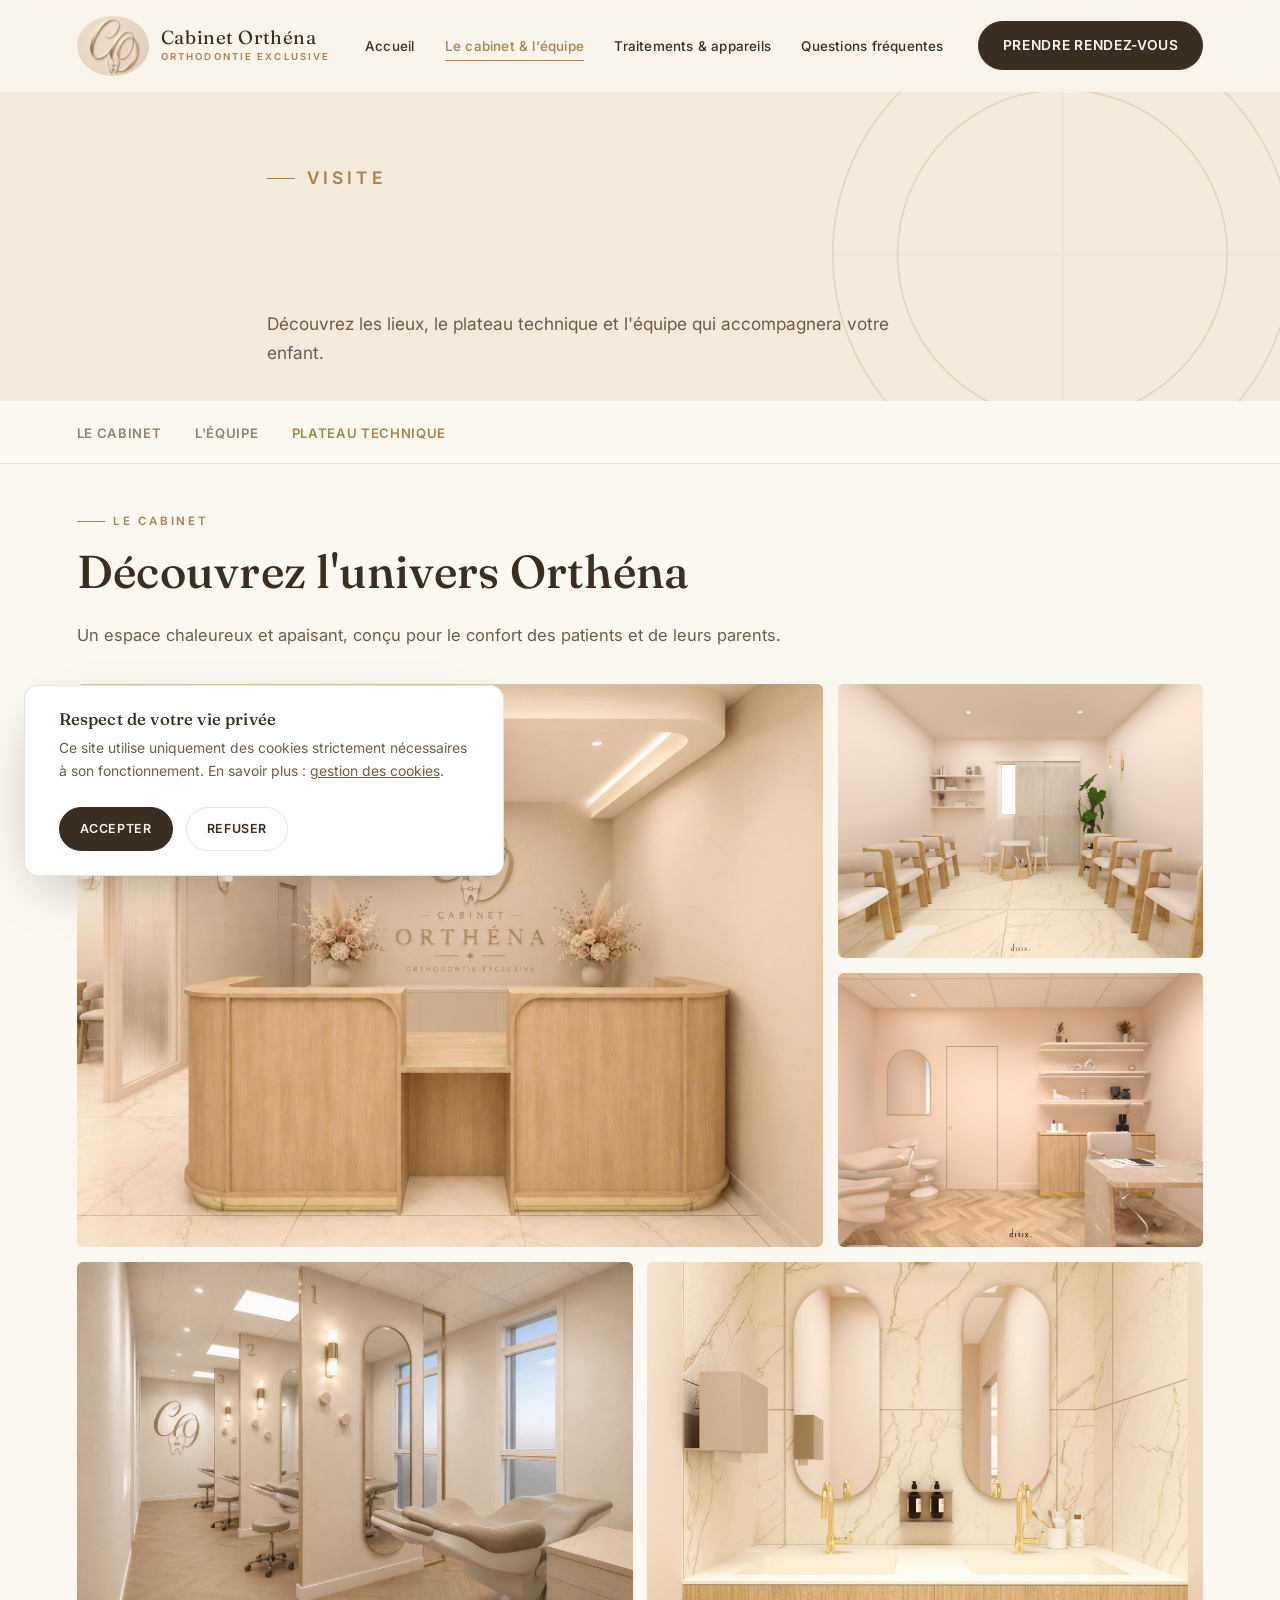
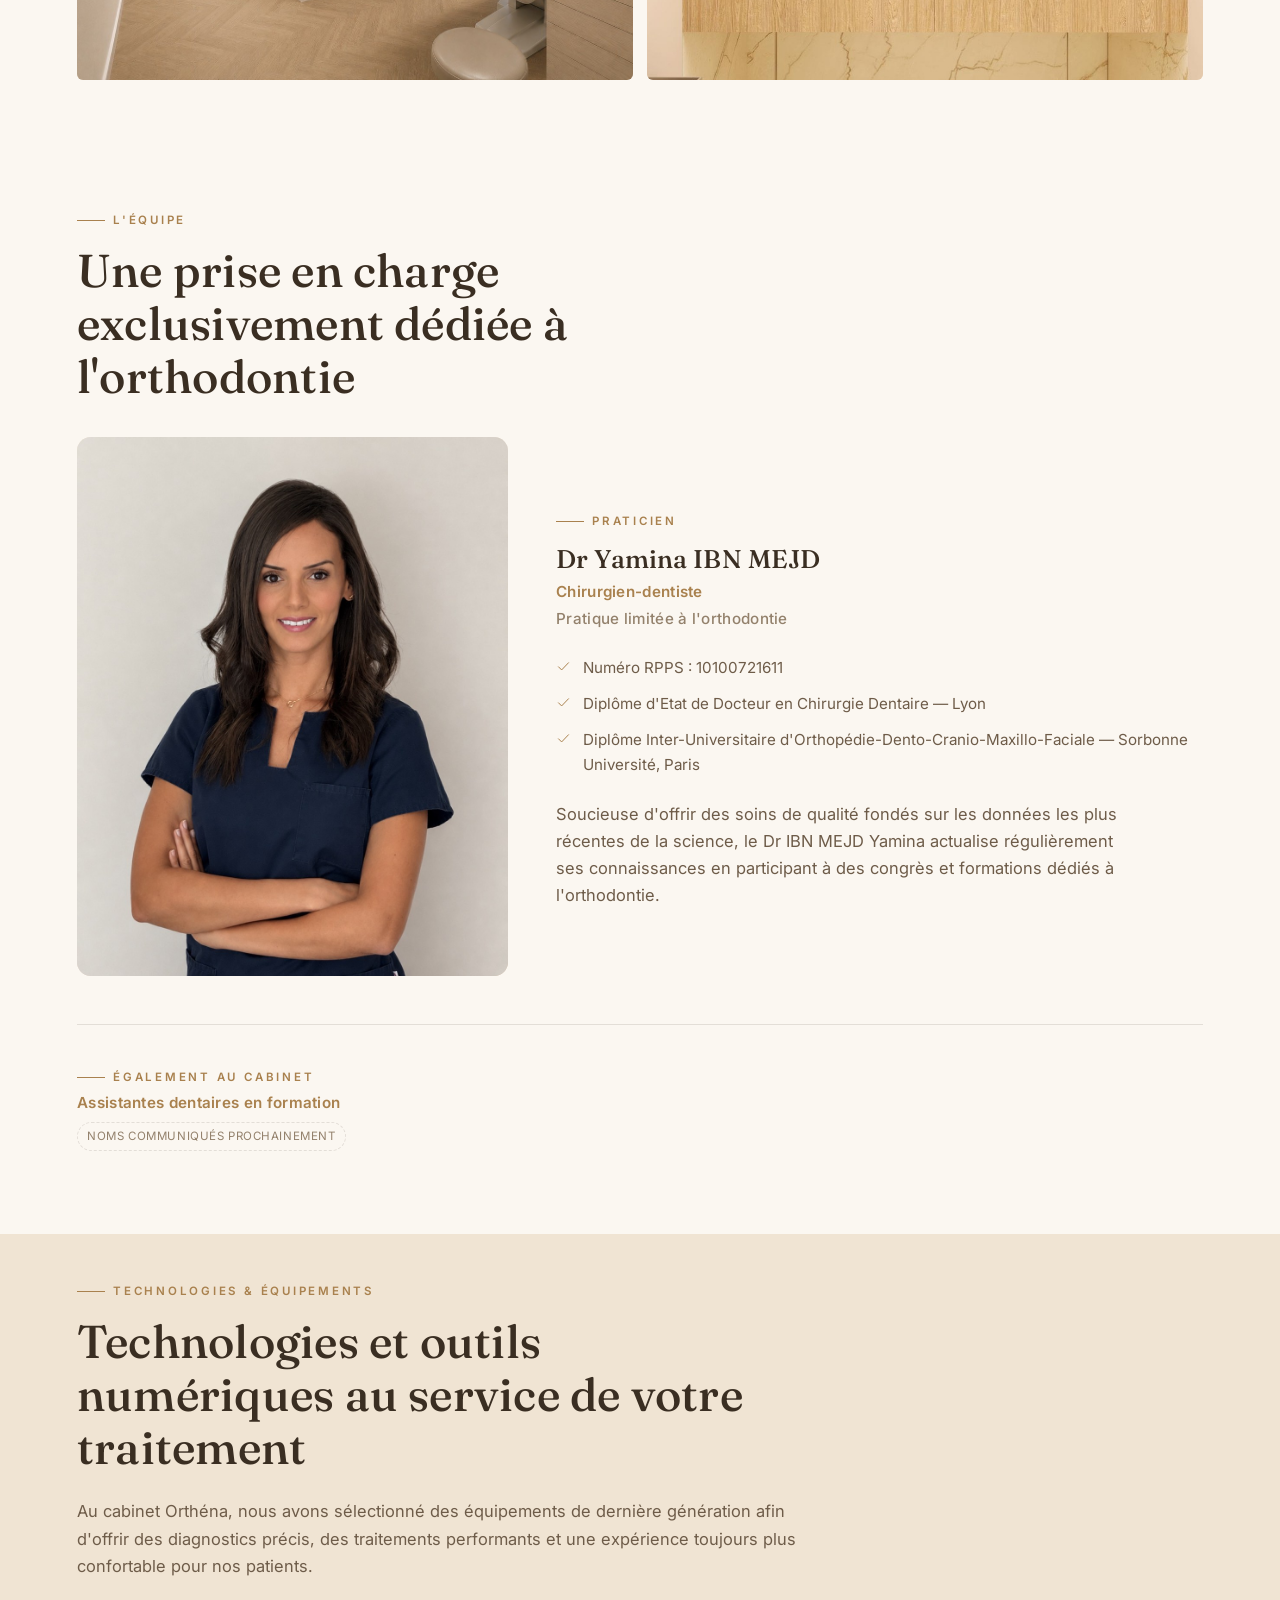
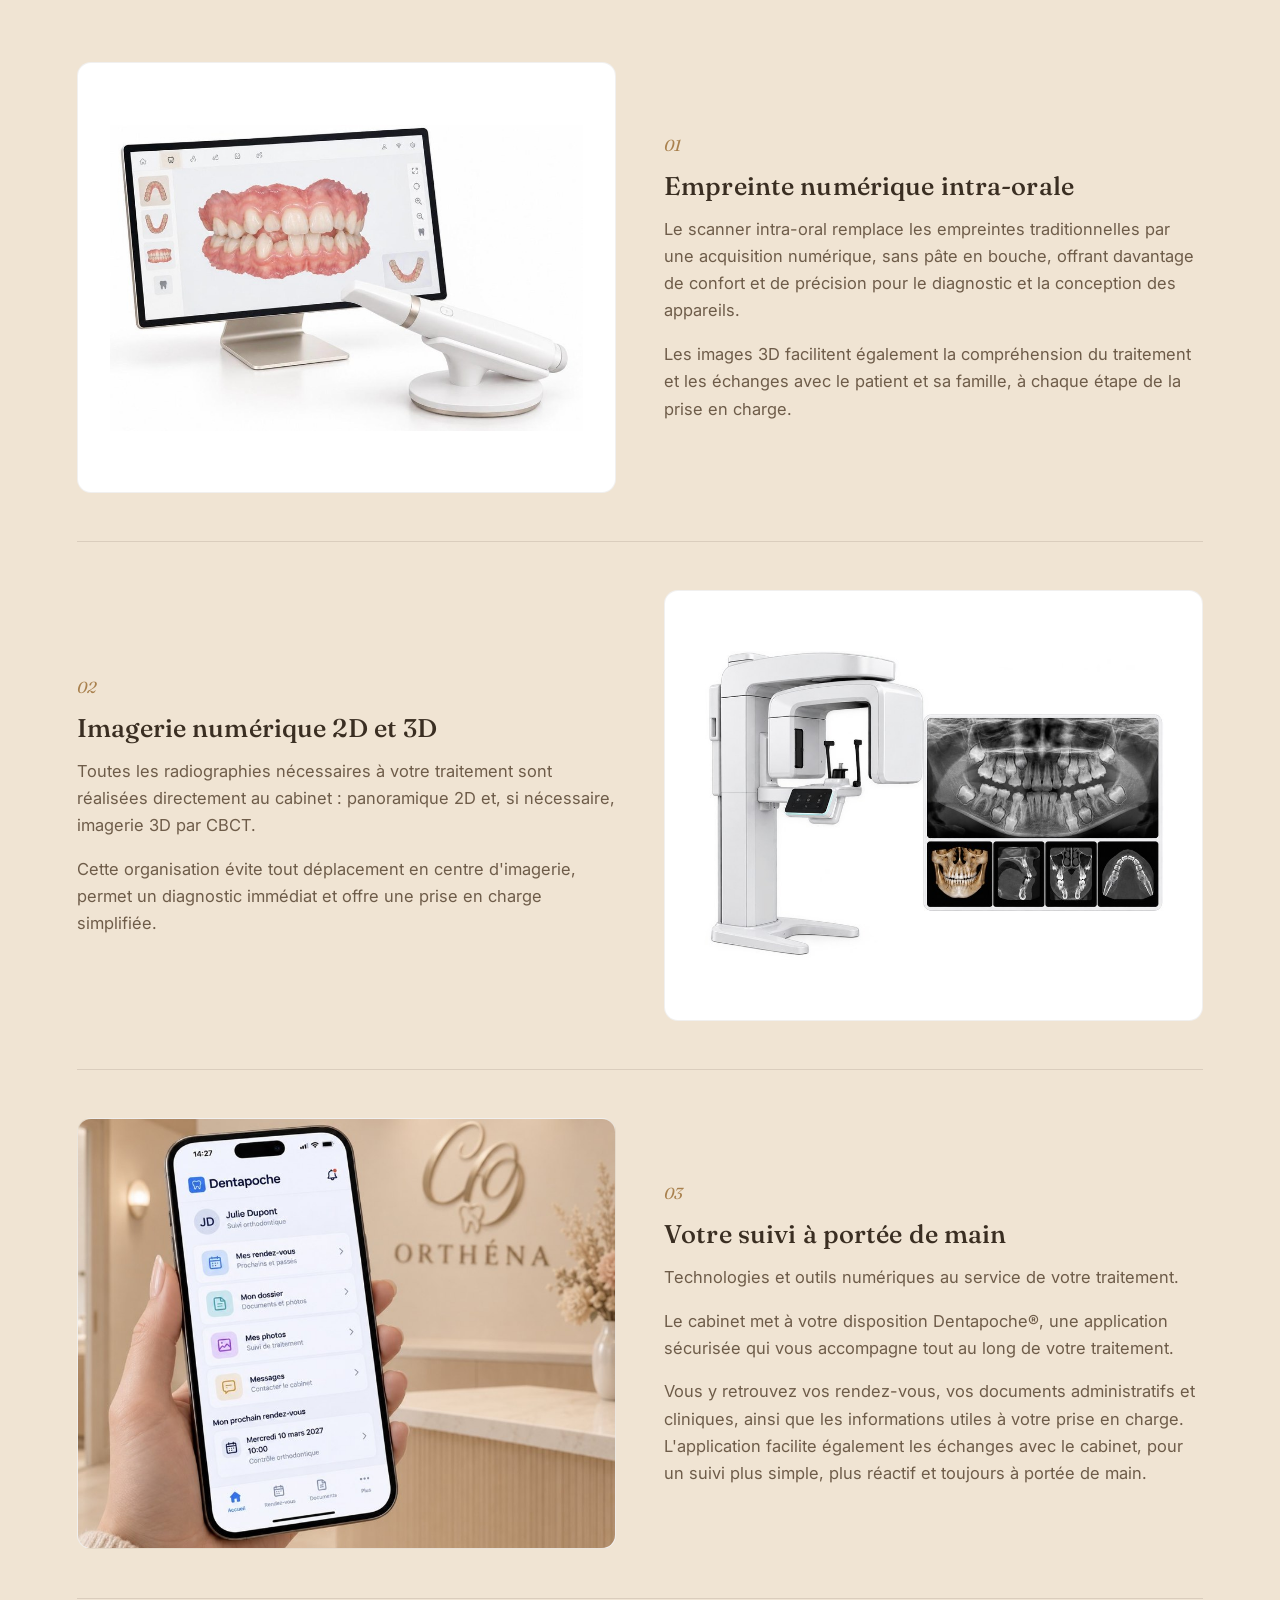
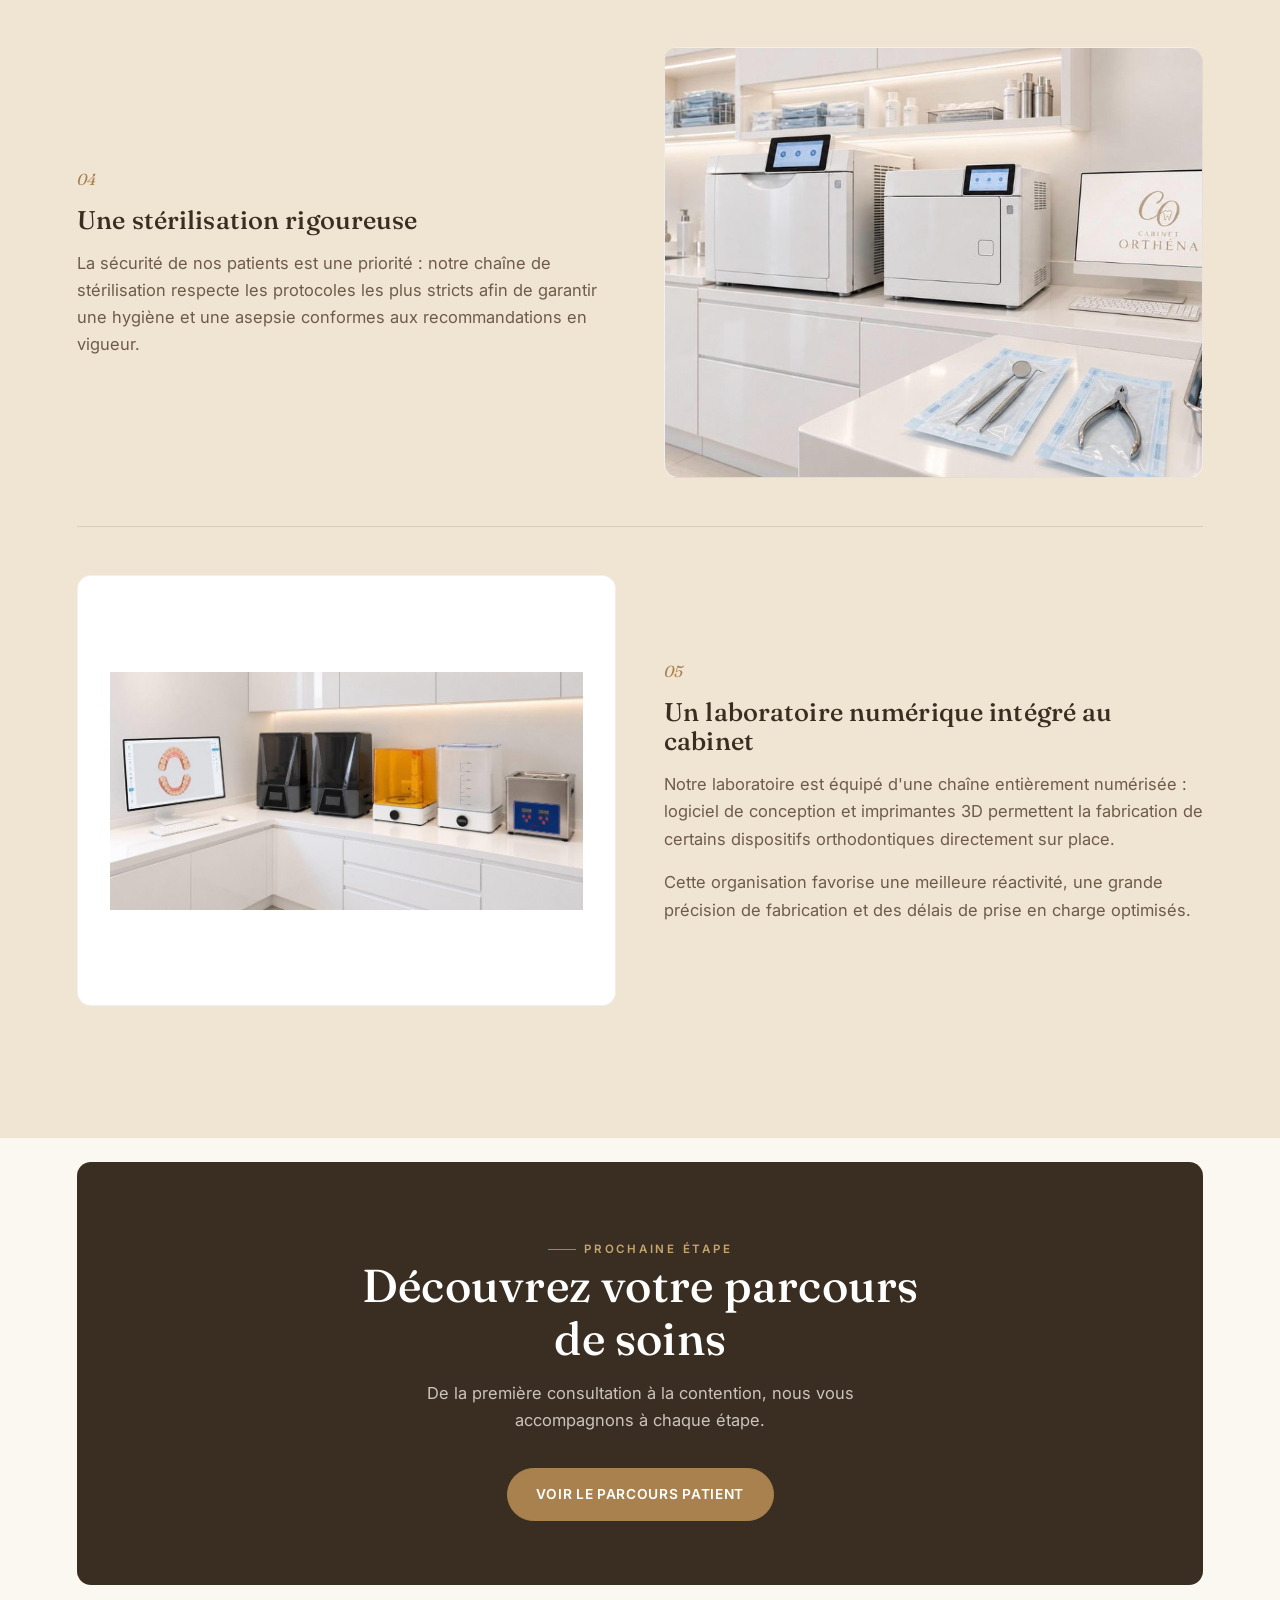
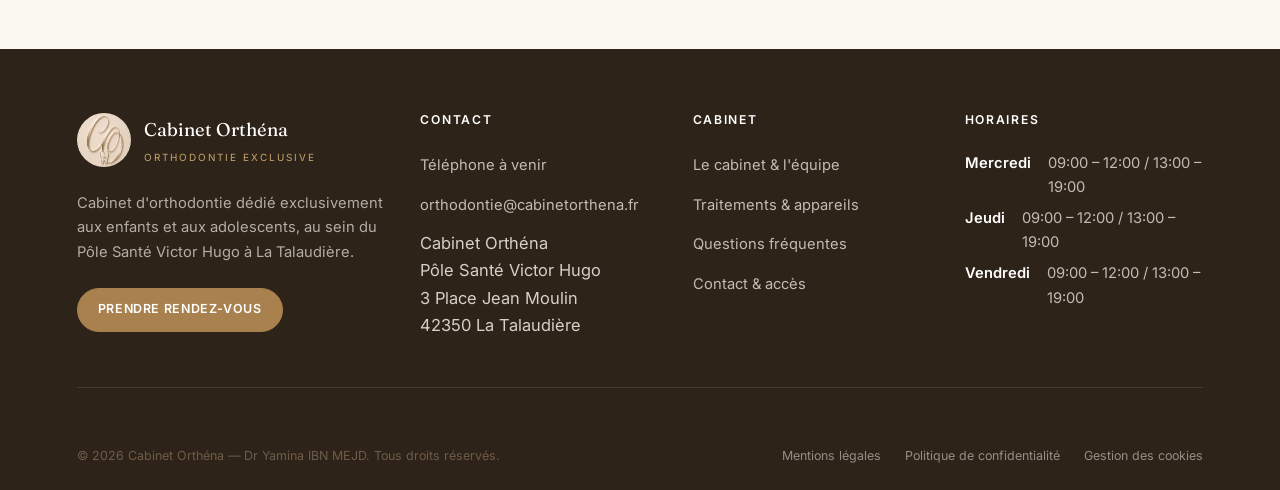
==== commit 6e0044a1: "Corrections ciblées : bouton RDV mobile + 2 phrases - Bouton "Prendre rendez-vous" de la barre stick" ====
--- a/cabinet-equipe.html
+++ b/cabinet-equipe.html
@@ -259,7 +259,7 @@
       <div class="cta-band reveal reveal--scale">
         <p class="eyebrow">Prochaine étape</p>
         <h2>Découvrez votre parcours de soins</h2>
-        <p>De la première consultation à la contention, nous vous accompagnons dans chaque étape.</p>
+        <p>De la première consultation à la contention, nous vous accompagnons à chaque étape.</p>
         <div class="actions">
           <a href="traitements.html" class="btn btn--on-dark">Voir le parcours patient</a>
         </div>
--- a/assets/css/style.css
+++ b/assets/css/style.css
@@ -544,6 +544,15 @@
 @media (max-width: 720px) {
   .mobile-cta-bar { display: block; }
   body { padding-bottom: 0; }
+  /* Le texte du bouton était coupé sur petits écrans (iPhone) : on réduit
+     légèrement la taille de police, l'espacement des lettres et le
+     padding horizontal, uniquement pour ce bouton, afin qu'il tienne
+     entièrement et reste centré. */
+  .mobile-cta-bar .btn {
+    font-size: 0.76rem;
+    letter-spacing: 0.03em;
+    padding-inline: 1.2em;
+  }
 }
 
 /* ---------------------------------------------------------------------------
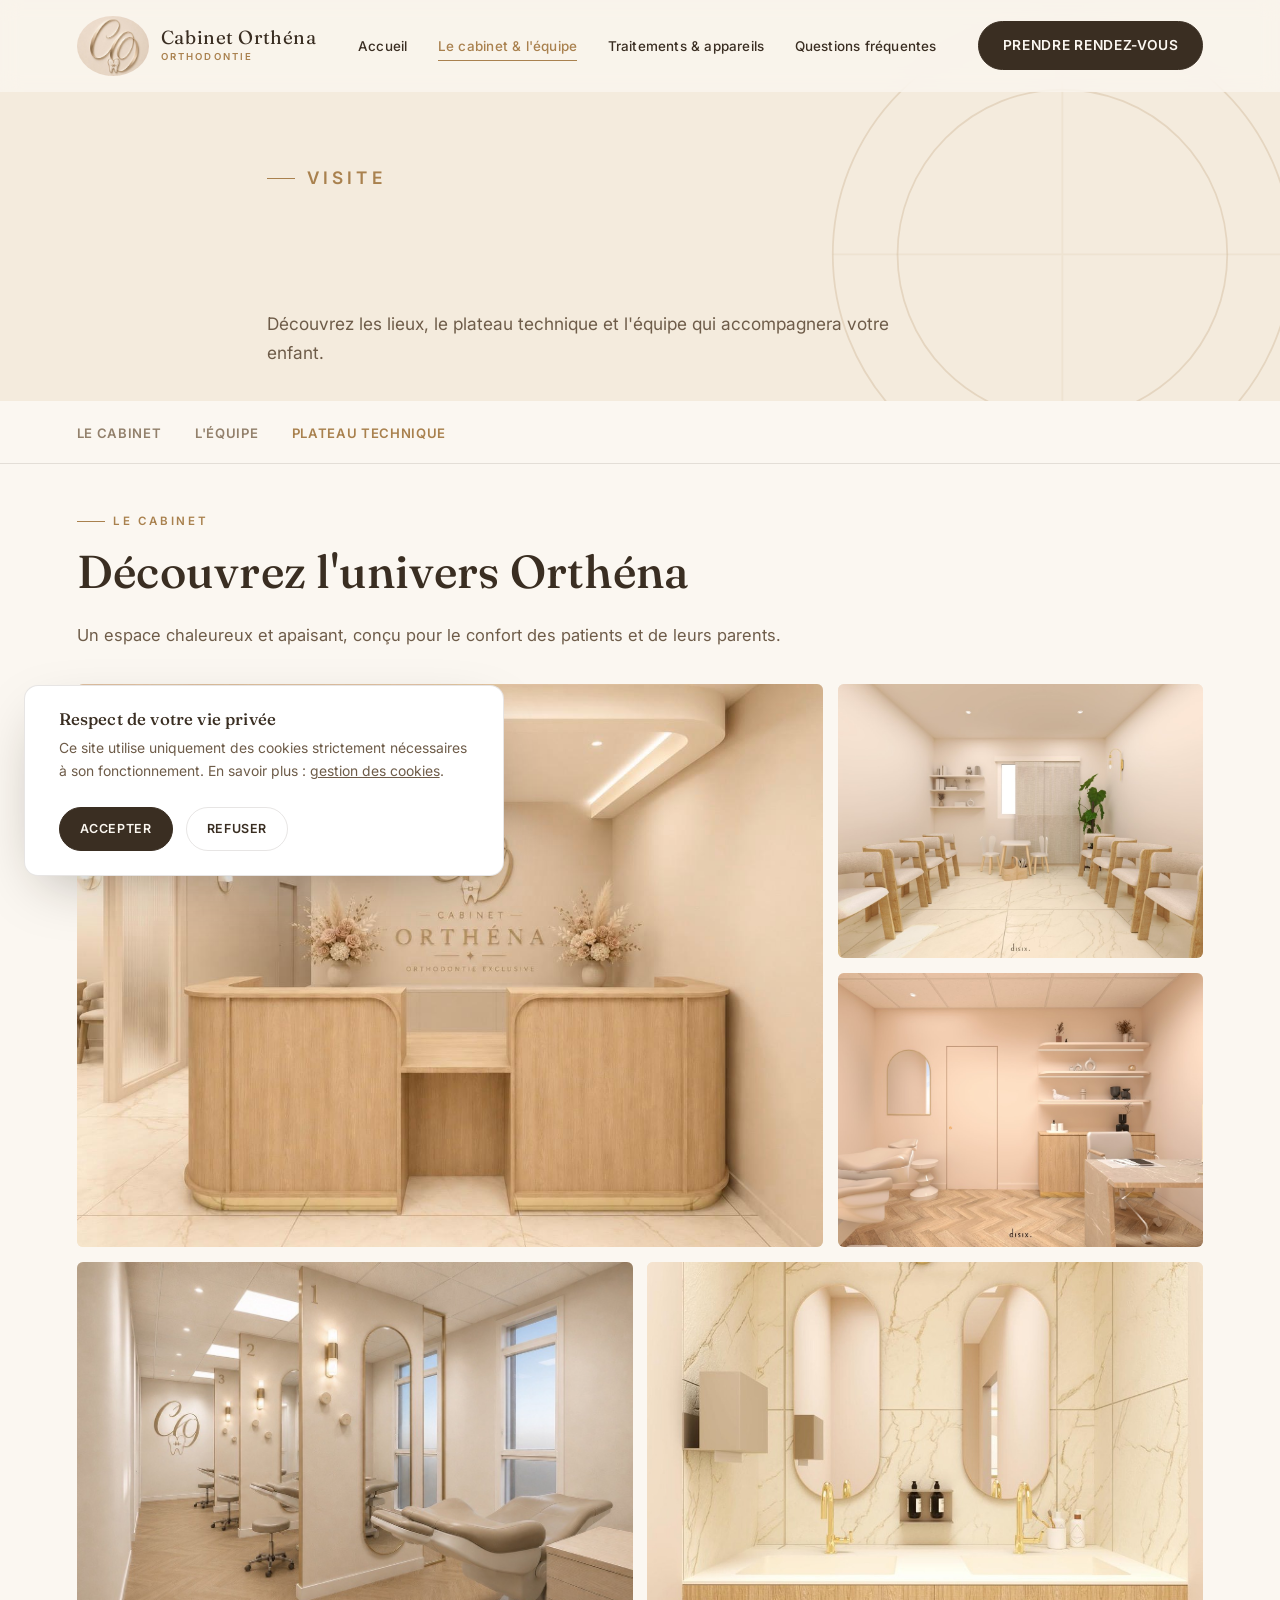
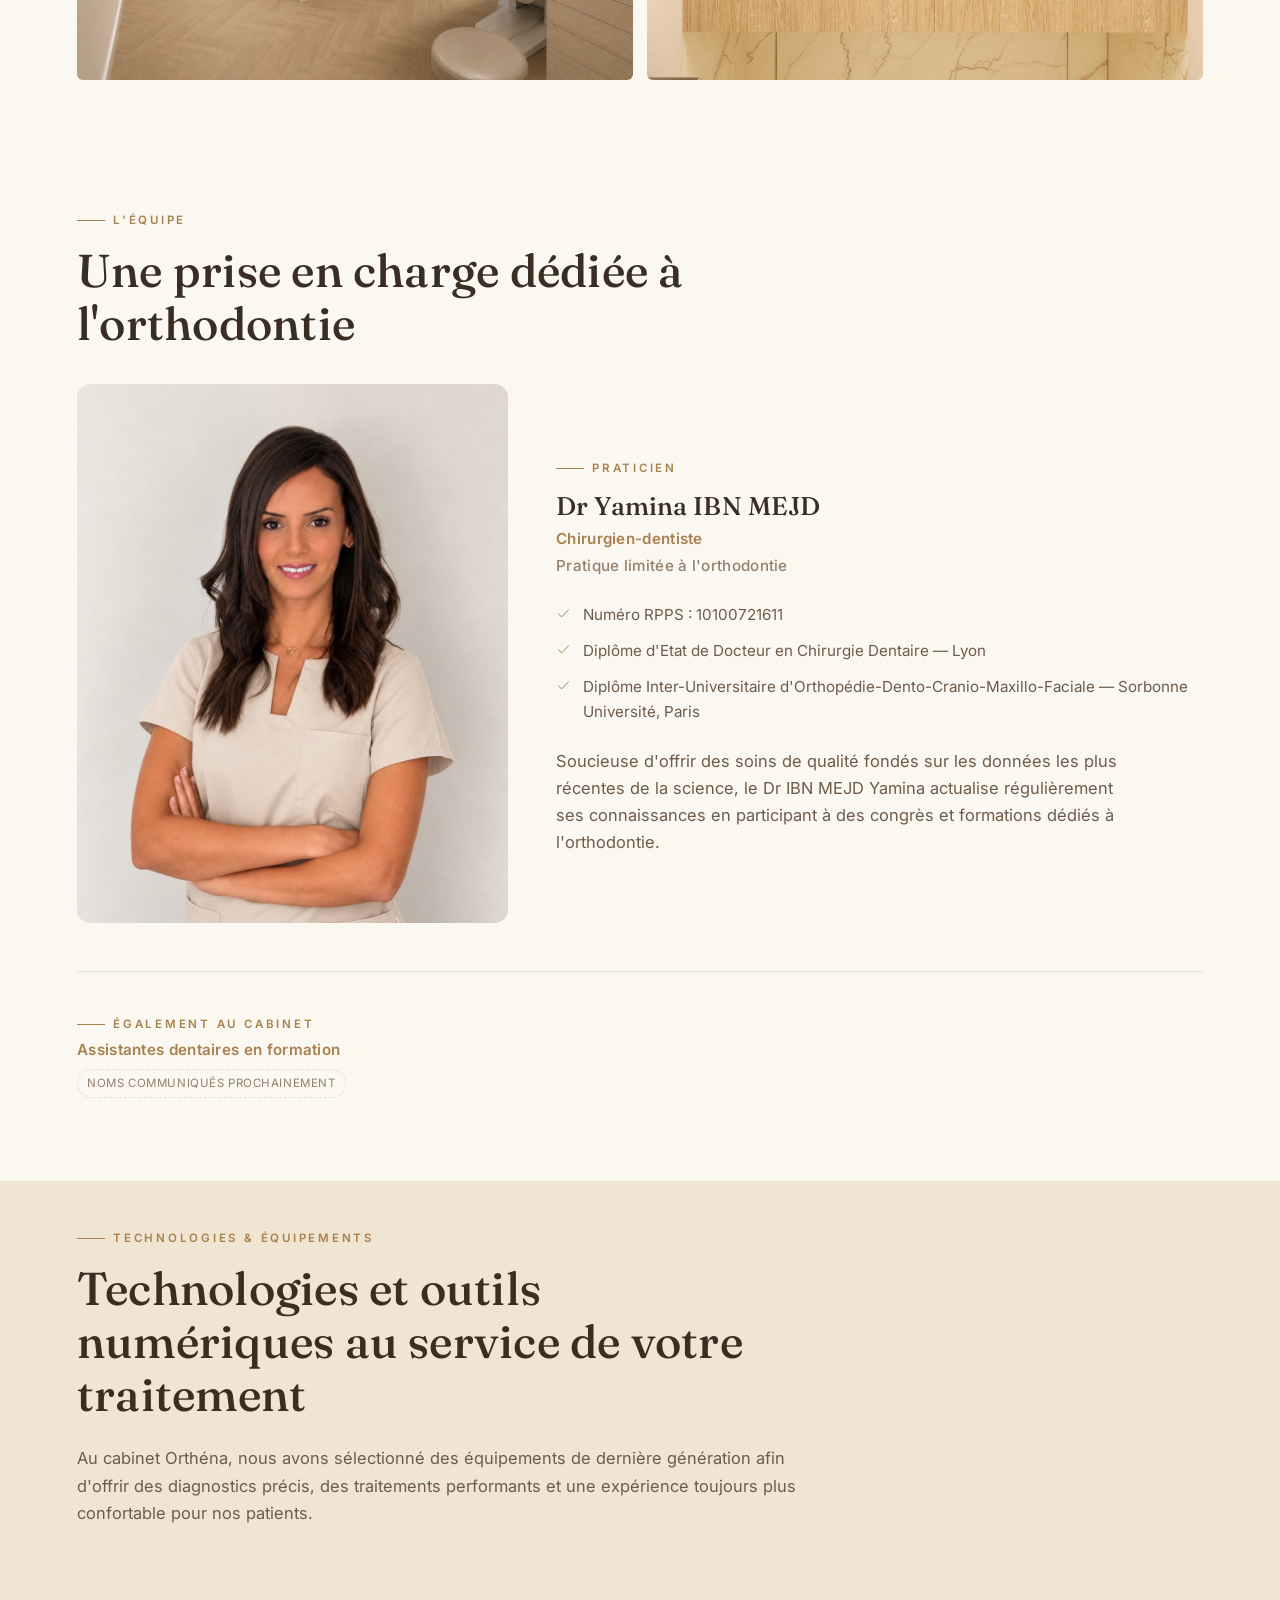
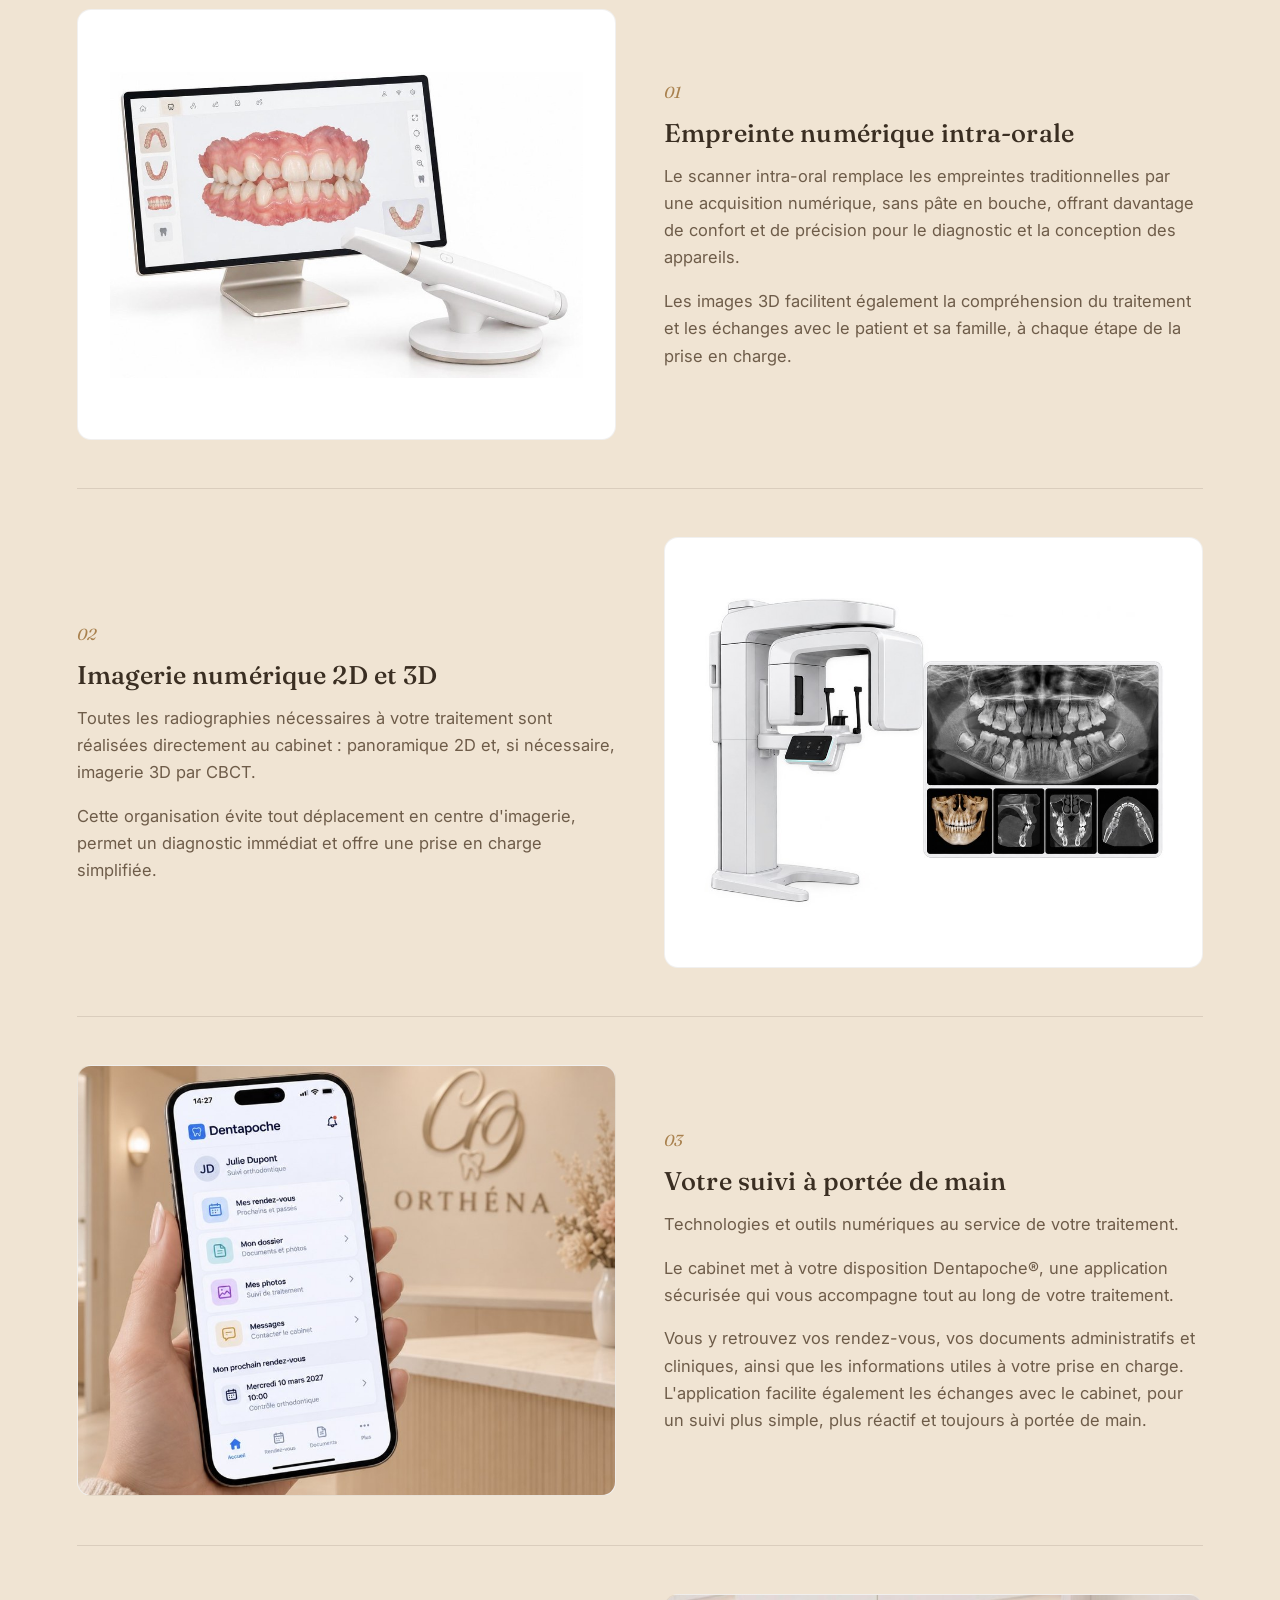
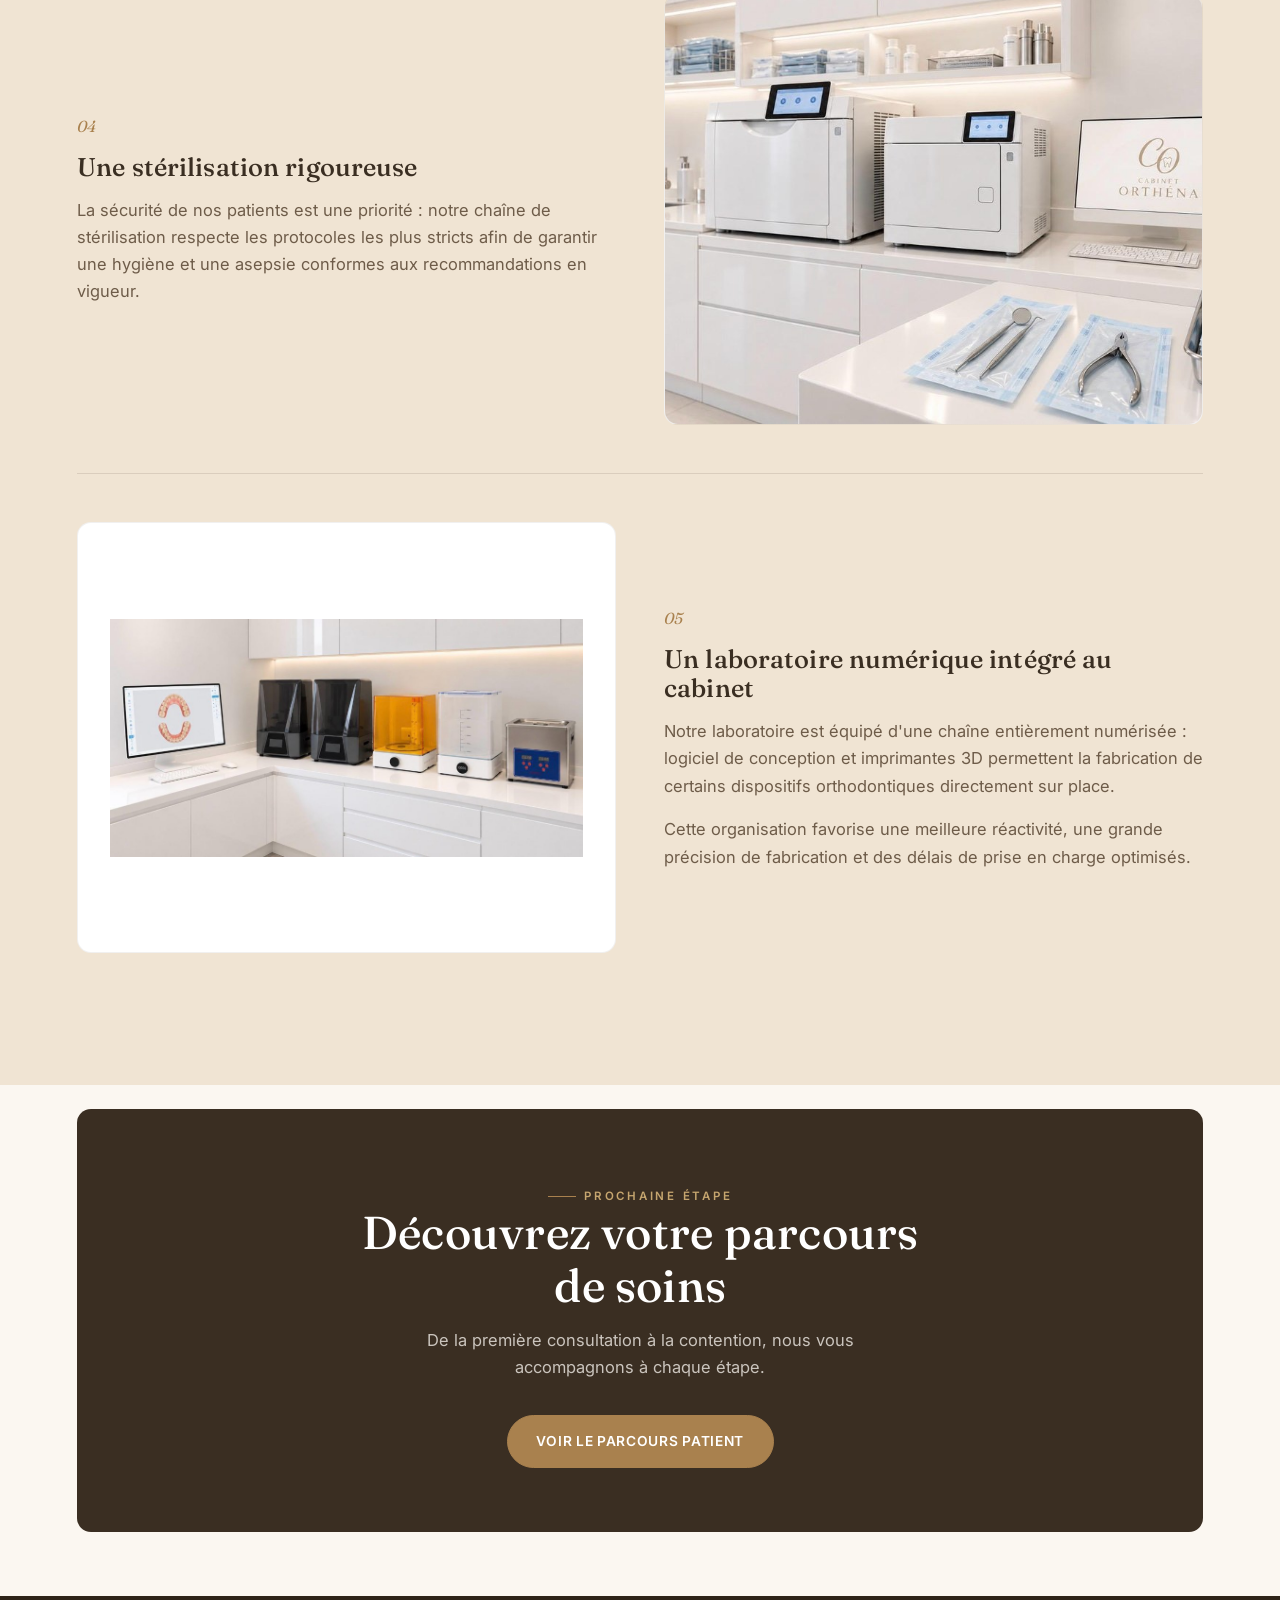
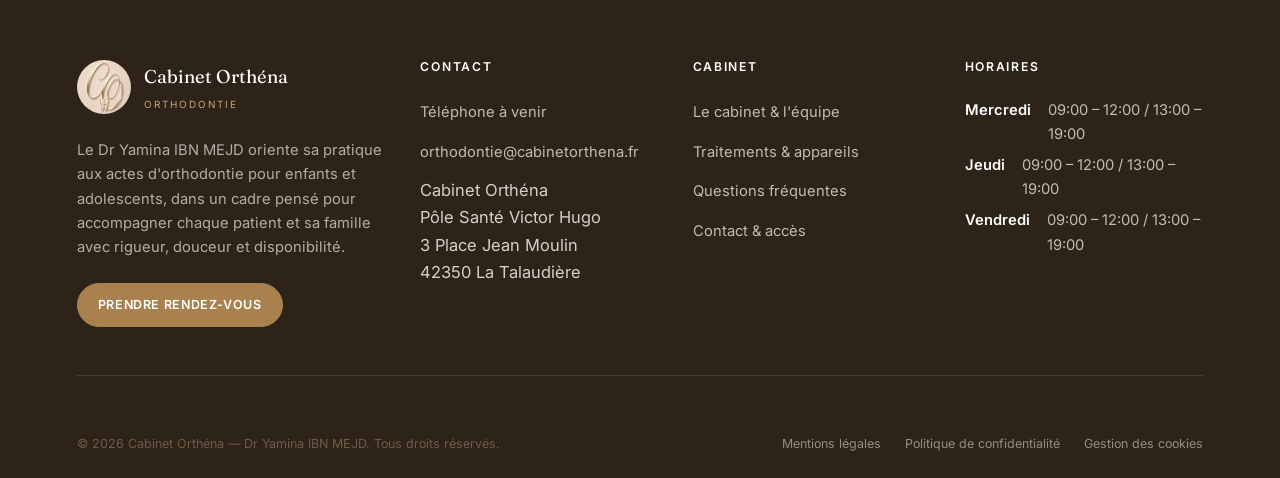
==== commit ab458bad: "Suppression des mentions d'exclusivité + nouvelle photo du Dr IBN MEJD - Suppression/reformulation d" ====
--- a/cabinet-equipe.html
+++ b/cabinet-equipe.html
@@ -21,7 +21,7 @@
   <div class="header-inner">
     <a href="index.html" class="brand" aria-label="Cabinet Orthéna — accueil">
       <img src="assets/img/logo-orthena-monogram@400.jpg" alt="Cabinet Orthéna" width="52" height="52">
-      <span class="brand-text">Cabinet Orthéna<small>Orthodontie exclusive</small></span>
+      <span class="brand-text">Cabinet Orthéna<small>Orthodontie</small></span>
     </a>
     <nav class="main-nav" aria-label="Navigation principale">
       <ul>
@@ -140,7 +140,7 @@
     <div class="container">
       <div class="section-head reveal">
         <p class="eyebrow">L'équipe</p>
-        <h2>Une prise en charge exclusivement dédiée à l'orthodontie</h2>
+        <h2>Une prise en charge dédiée à l'orthodontie</h2>
       </div>
 
       <div class="doctor-block">
@@ -275,9 +275,9 @@
       <div class="footer-brand-col">
         <div class="footer-brand">
           <img src="assets/img/logo-orthena-monogram@400.jpg" alt="Cabinet Orthéna" width="54" height="54">
-          <span class="footer-brand-text">Cabinet Orthéna<small>Orthodontie exclusive</small></span>
-        </div>
-        <p class="footer-desc">Cabinet d'orthodontie dédié exclusivement aux enfants et aux adolescents, au sein du Pôle Santé Victor Hugo à La Talaudière.</p>
+          <span class="footer-brand-text">Cabinet Orthéna<small>Orthodontie</small></span>
+        </div>
+        <p class="footer-desc">Le Dr Yamina IBN MEJD oriente sa pratique aux actes d'orthodontie pour enfants et adolescents, dans un cadre pensé pour accompagner chaque patient et sa famille avec rigueur, douceur et disponibilité.</p>
         <div class="footer-cta"><a href="https://www.doctolib.fr/dentiste/la-talaudiere/yamina-ibn-mejd" data-doctolib class="btn btn--on-dark btn--sm">Prendre rendez-vous</a></div>
       </div>
       <div class="footer-col">
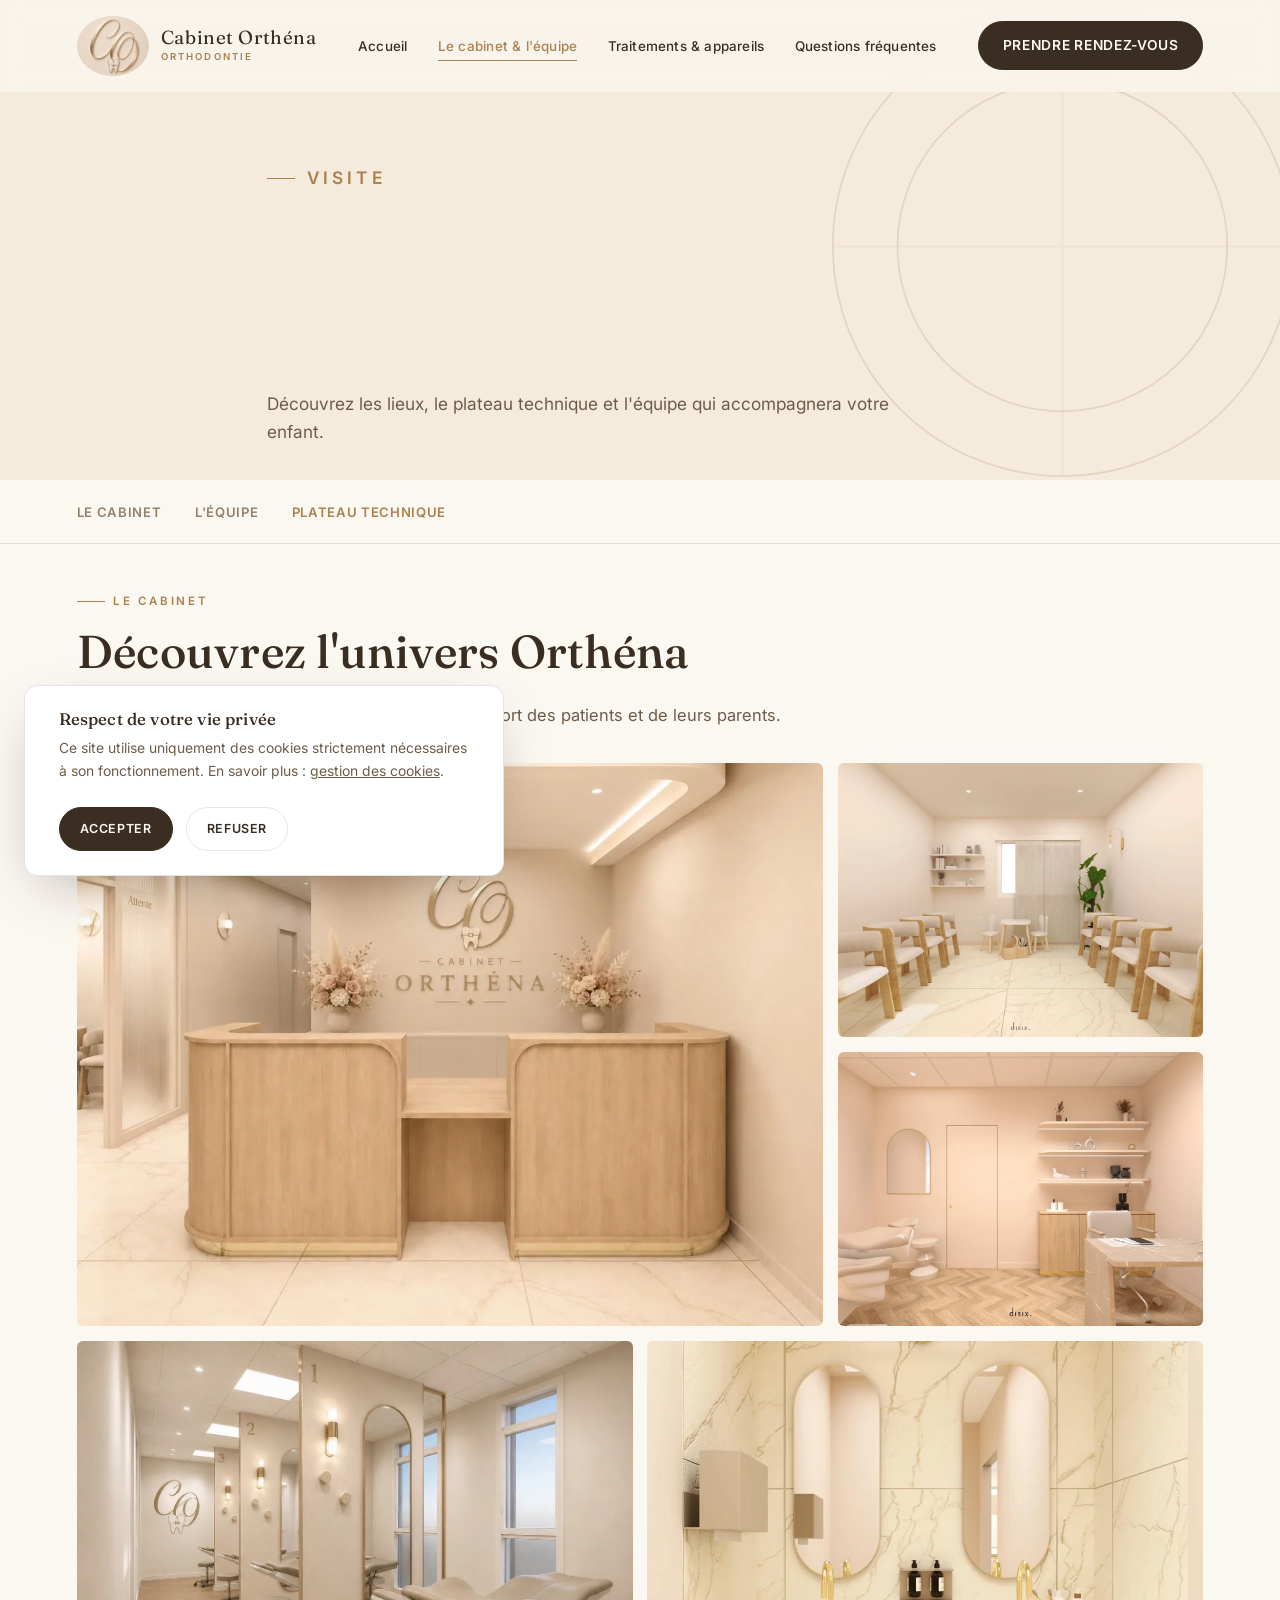
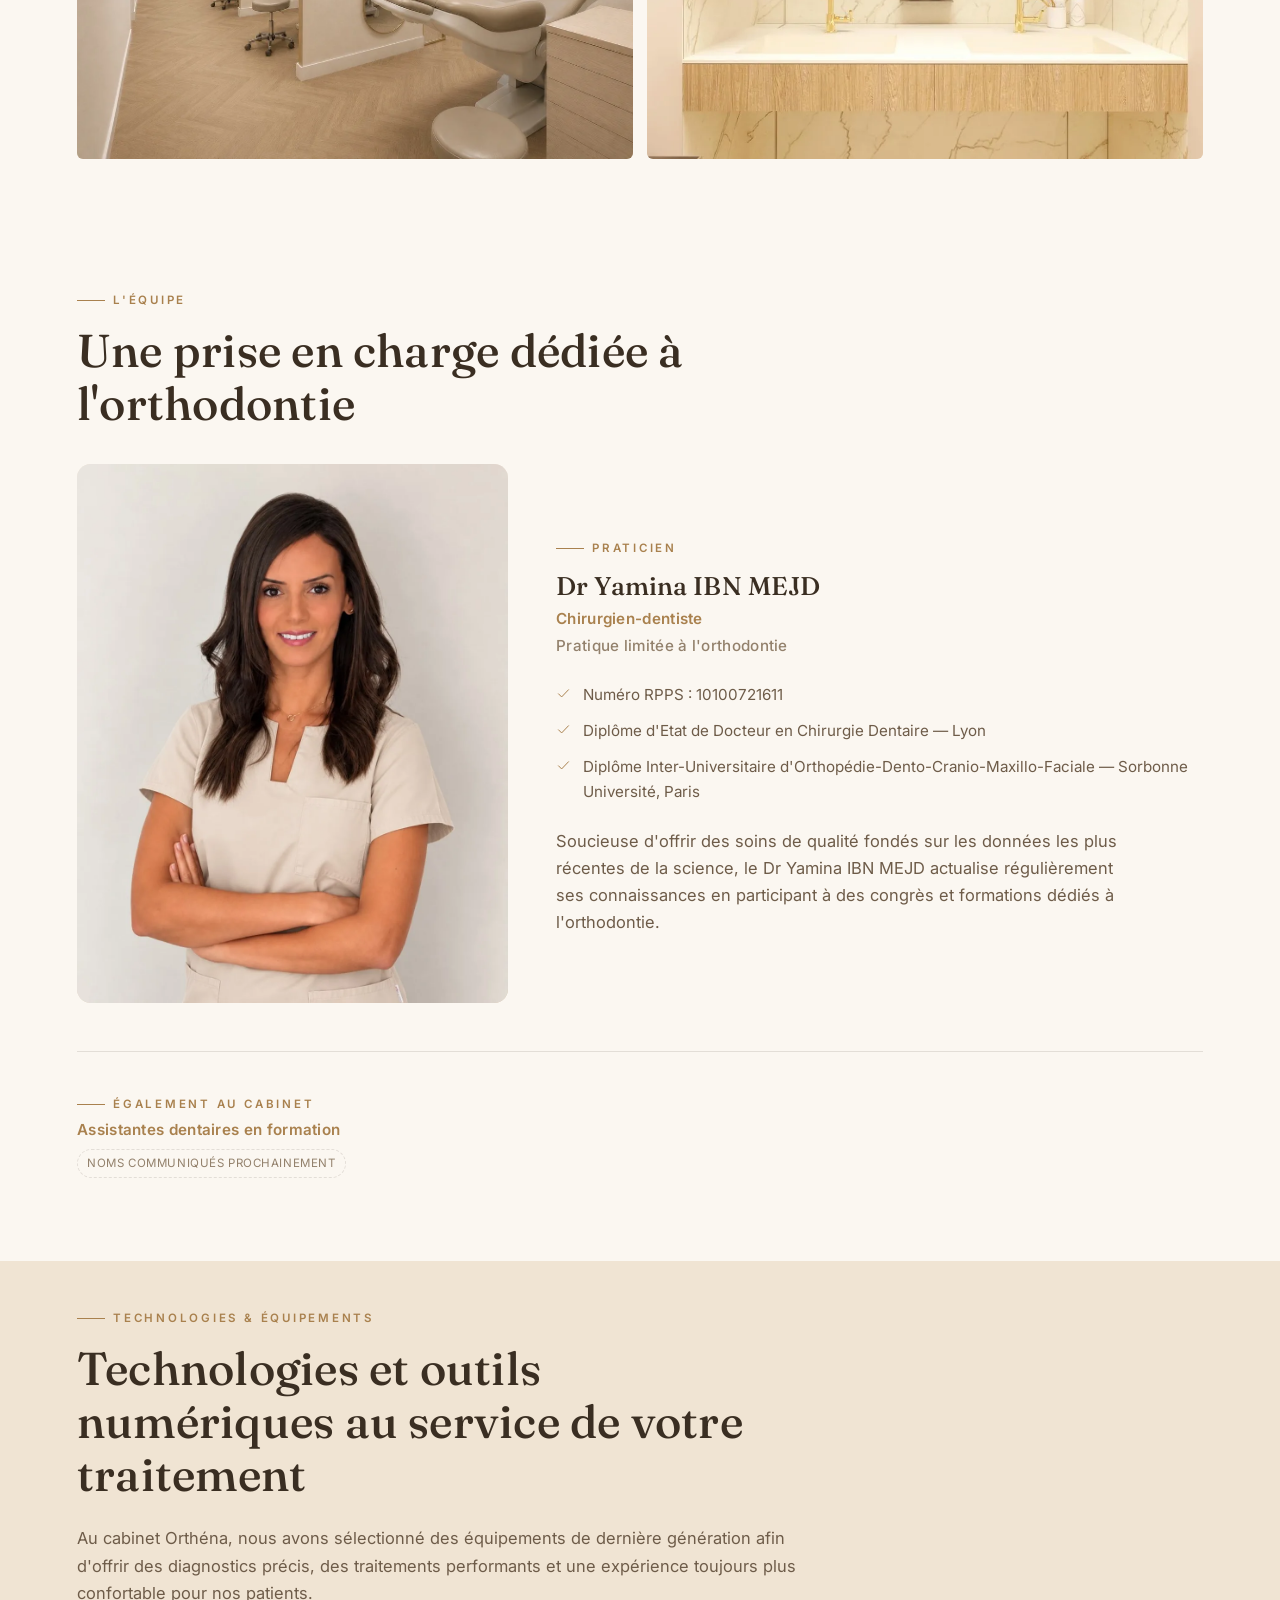
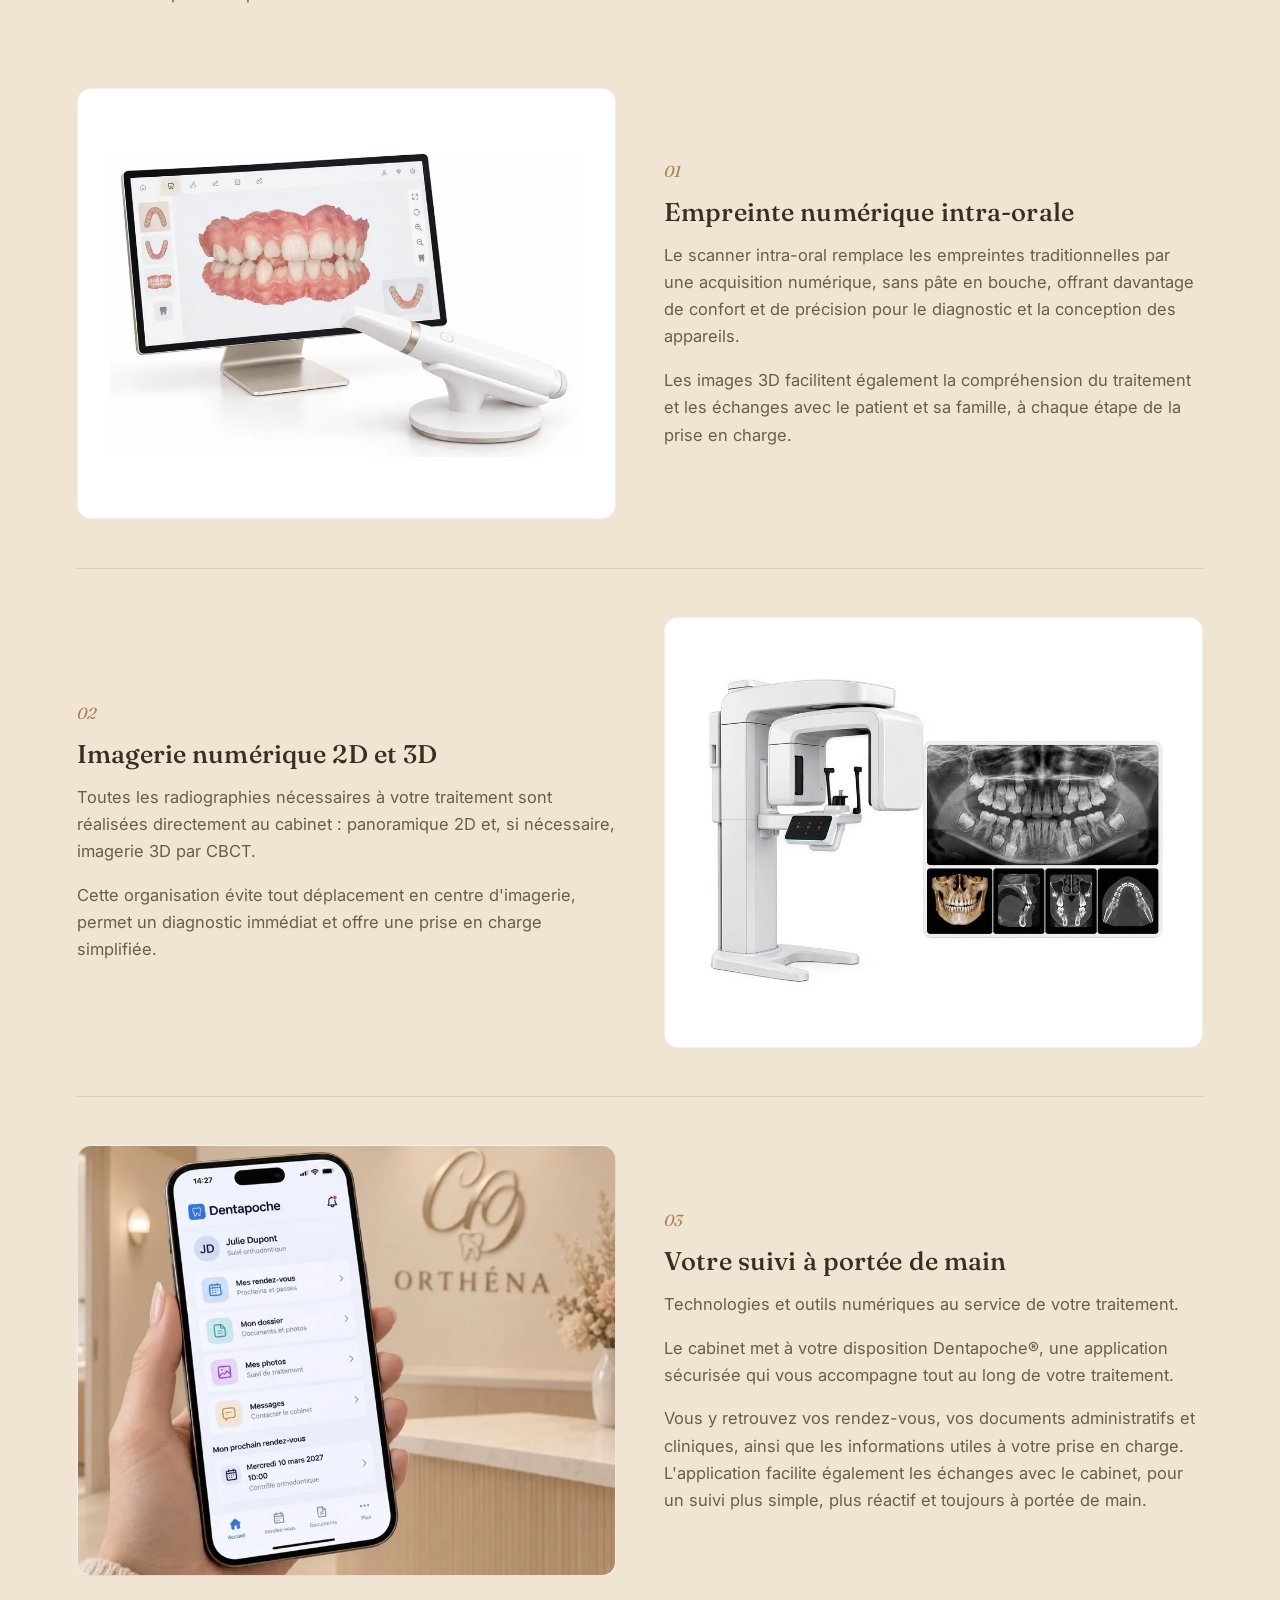
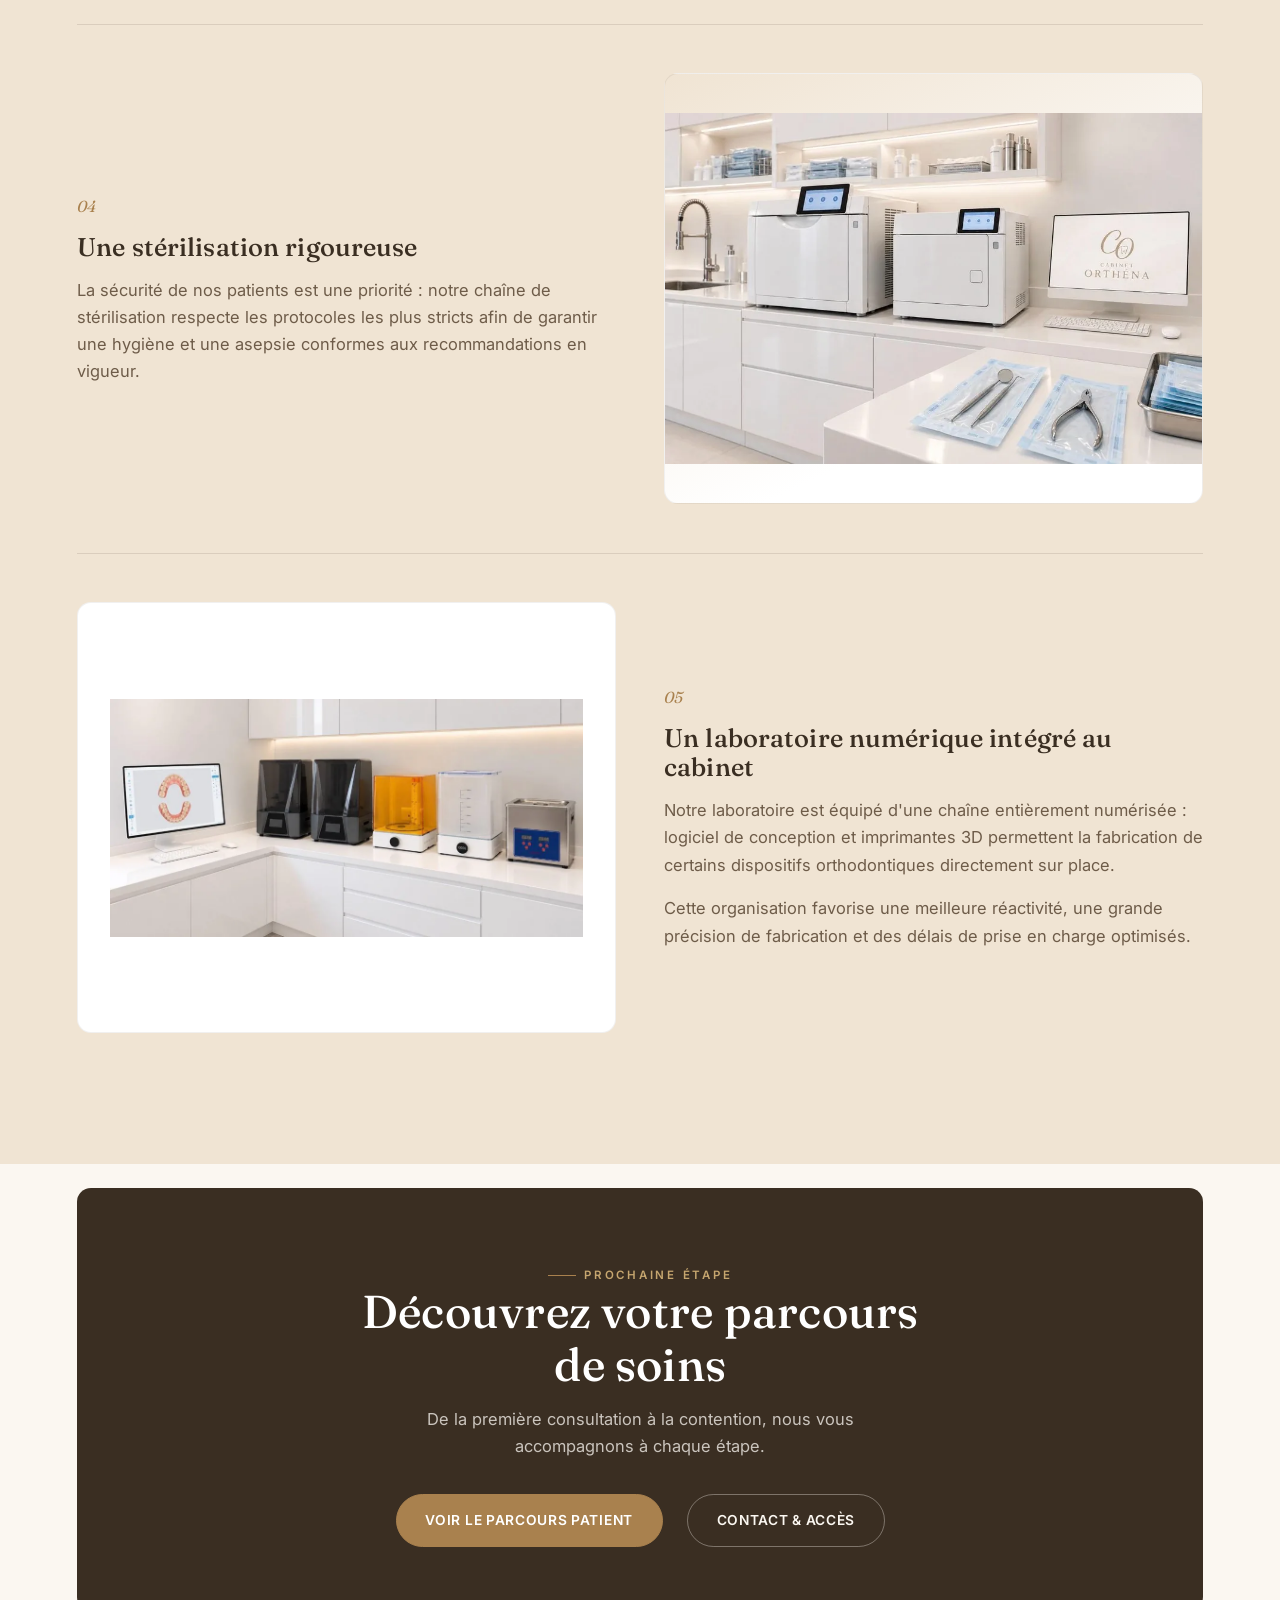
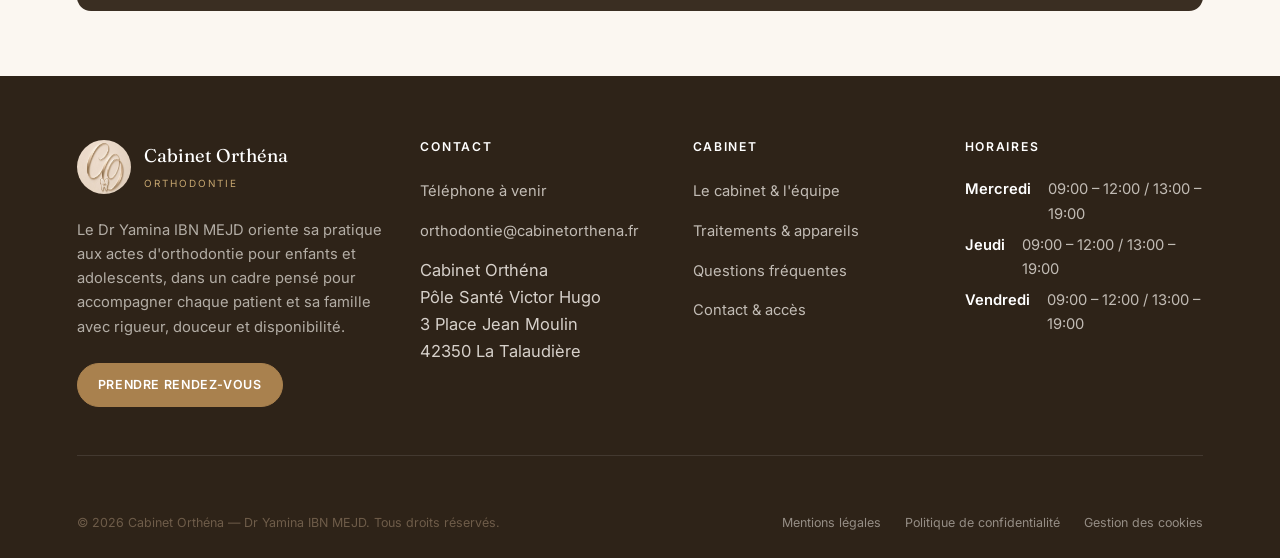
==== commit f4408a3f: "SEO complet : technique, contenu local, données structurées, performance Technique : - robots.txt et" ====
--- a/cabinet-equipe.html
+++ b/cabinet-equipe.html
@@ -4,14 +4,64 @@
 <meta charset="UTF-8">
 <meta name="viewport" content="width=device-width, initial-scale=1">
 <title>Le cabinet &amp; l'équipe — Cabinet Orthéna, La Talaudière</title>
-<meta name="description" content="Découvrez le Cabinet Orthéna à La Talaudière : son ambiance chaleureuse, son plateau technique numérique et le Dr Yamina IBN MEJD, chirurgien-dentiste spécialisée en orthodontie.">
-<link rel="canonical" href="cabinet-equipe.html">
+<meta name="description" content="Découvrez le Cabinet Orthéna à La Talaudière : son ambiance chaleureuse, son plateau technique numérique et le Dr Yamina IBN MEJD, orthodontiste.">
+<link rel="canonical" href="https://cabinetorthena.fr/cabinet-equipe.html">
+<meta property="og:type" content="website">
+<meta property="og:url" content="https://cabinetorthena.fr/cabinet-equipe.html">
+<meta property="og:title" content="Le cabinet &amp; l'équipe — Cabinet Orthéna, La Talaudière">
+<meta property="og:description" content="Découvrez le Cabinet Orthéna à La Talaudière : son ambiance chaleureuse, son plateau technique numérique et le Dr Yamina IBN MEJD.">
+<meta property="og:image" content="https://cabinetorthena.fr/assets/img/cabinet-accueil-01-lg.jpg">
+<meta property="og:locale" content="fr_FR">
 <link rel="icon" type="image/png" sizes="512x512" href="assets/img/favicon-512.png">
 <link rel="icon" type="image/png" sizes="32x32" href="assets/img/favicon-32.png">
 <link rel="preconnect" href="https://fonts.googleapis.com">
 <link rel="preconnect" href="https://fonts.gstatic.com" crossorigin>
 <link href="https://fonts.googleapis.com/css2?family=Fraunces:ital,opsz,wght@0,9..144,340;0,9..144,460;0,9..144,560;1,9..144,400&family=Inter:wght@400;500;600;700&display=swap" rel="stylesheet">
 <link rel="stylesheet" href="assets/css/style.css">
+<script type="application/ld+json">
+{
+  "@context": "https://schema.org",
+  "@type": "Dentist",
+  "@id": "https://cabinetorthena.fr/#cabinet",
+  "name": "Cabinet Orthéna",
+  "alternateName": "Cabinet Orthena",
+  "description": "Cabinet d'orthodontie dédié aux enfants et aux adolescents, situé au Pôle Santé Victor Hugo à La Talaudière.",
+  "url": "https://cabinetorthena.fr/index.html",
+  "logo": "https://cabinetorthena.fr/assets/img/logo-orthena-full.jpg",
+  "image": "https://cabinetorthena.fr/assets/img/cabinet-accueil-01-lg.jpg",
+  "email": "orthodontie@cabinetorthena.fr",
+  "medicalSpecialty": "Orthodontics",
+  "address": {
+    "@type": "PostalAddress",
+    "streetAddress": "3 Place Jean Moulin",
+    "postalCode": "42350",
+    "addressLocality": "La Talaudière",
+    "addressRegion": "Loire",
+    "addressCountry": "FR"
+  },
+  "hasMap": "https://www.google.com/maps/search/?api=1&query=3+Place+Jean+Moulin%2C+42350+La+Talaudi%C3%A8re",
+  "areaServed": [
+    { "@type": "City", "name": "La Talaudière" },
+    { "@type": "City", "name": "Saint-Étienne" }
+  ],
+  "openingHoursSpecification": [
+    { "@type": "OpeningHoursSpecification", "dayOfWeek": "Wednesday", "opens": "09:00", "closes": "12:00" },
+    { "@type": "OpeningHoursSpecification", "dayOfWeek": "Wednesday", "opens": "13:00", "closes": "19:00" },
+    { "@type": "OpeningHoursSpecification", "dayOfWeek": "Thursday", "opens": "09:00", "closes": "12:00" },
+    { "@type": "OpeningHoursSpecification", "dayOfWeek": "Thursday", "opens": "13:00", "closes": "19:00" },
+    { "@type": "OpeningHoursSpecification", "dayOfWeek": "Friday", "opens": "09:00", "closes": "12:00" },
+    { "@type": "OpeningHoursSpecification", "dayOfWeek": "Friday", "opens": "13:00", "closes": "19:00" }
+  ],
+  "sameAs": [
+    "https://www.doctolib.fr/dentiste/la-talaudiere/yamina-ibn-mejd"
+  ],
+  "employee": {
+    "@type": "Person",
+    "name": "Dr Yamina IBN MEJD",
+    "jobTitle": "Chirurgien-dentiste, pratique limitée à l'orthodontie"
+  }
+}
+</script>
 </head>
 <body>
 
@@ -67,7 +117,7 @@
     </div>
     <div class="container">
       <p class="eyebrow">Visite</p>
-      <h1 class="reveal reveal--mask">Le cabinet &amp; l'équipe</h1>
+      <h1 class="reveal reveal--mask">Le cabinet &amp; l'équipe à La Talaudière</h1>
       <p>Découvrez les lieux, le plateau technique et l'équipe qui accompagnera votre enfant.</p>
     </div>
   </section>
@@ -93,7 +143,7 @@
 
       <div class="gallery reveal reveal--scale">
         <figure class="gallery-item g-a" data-full="assets/img/cabinet-accueil-01-xl.jpg" data-caption="Espace d'accueil du Cabinet Orthéna">
-          <img src="assets/img/cabinet-accueil-01-lg.jpg" alt="Banque d'accueil en bois clair du Cabinet Orthéna, avec le logo mural et une composition florale" loading="lazy">
+          <picture><source srcset="assets/img/cabinet-accueil-01-lg.webp" type="image/webp"><img src="assets/img/cabinet-accueil-01-lg.jpg" alt="Banque d'accueil en bois clair du Cabinet Orthéna, avec le logo mural et une composition florale" loading="lazy"></picture>
           <span class="caption">Espace d'accueil</span>
           <button class="expand" aria-label="Agrandir la photo">
             <svg viewBox="0 0 24 24" fill="none" stroke="currentColor" stroke-width="1.5" stroke-linecap="round" stroke-linejoin="round"><path d="M9 4H4v5M15 4h5v5M9 20H4v-5M15 20h5v-5"/></svg>
@@ -101,7 +151,7 @@
         </figure>
 
         <figure class="gallery-item g-b" data-full="assets/img/cabinet-salle-attente.jpg" data-caption="Salle d'attente du Cabinet Orthéna">
-          <img src="assets/img/cabinet-salle-attente.jpg" alt="Salle d'attente chaleureuse du Cabinet Orthéna, avec un coin dédié aux enfants" loading="lazy">
+          <picture><source srcset="assets/img/cabinet-salle-attente.webp" type="image/webp"><img src="assets/img/cabinet-salle-attente.jpg" alt="Salle d'attente chaleureuse du Cabinet Orthéna, avec un coin dédié aux enfants" loading="lazy"></picture>
           <span class="caption">Salle d'attente</span>
           <button class="expand" aria-label="Agrandir la photo">
             <svg viewBox="0 0 24 24" fill="none" stroke="currentColor" stroke-width="1.5" stroke-linecap="round" stroke-linejoin="round"><path d="M9 4H4v5M15 4h5v5M9 20H4v-5M15 20h5v-5"/></svg>
@@ -109,7 +159,7 @@
         </figure>
 
         <figure class="gallery-item g-c" data-full="assets/img/cabinet-salle-de-soin.jpg" data-caption="Salle de consultation du Cabinet Orthéna">
-          <img src="assets/img/cabinet-salle-de-soin.jpg" alt="Salle de consultation du Cabinet Orthéna, fauteuil et plan de travail en bois clair" loading="lazy">
+          <picture><source srcset="assets/img/cabinet-salle-de-soin.webp" type="image/webp"><img src="assets/img/cabinet-salle-de-soin.jpg" alt="Salle de consultation du Cabinet Orthéna, fauteuil et plan de travail en bois clair" loading="lazy"></picture>
           <span class="caption">Salle de consultation</span>
           <button class="expand" aria-label="Agrandir la photo">
             <svg viewBox="0 0 24 24" fill="none" stroke="currentColor" stroke-width="1.5" stroke-linecap="round" stroke-linejoin="round"><path d="M9 4H4v5M15 4h5v5M9 20H4v-5M15 20h5v-5"/></svg>
@@ -117,7 +167,7 @@
         </figure>
 
         <figure class="gallery-item g-d" data-full="assets/img/cabinet-espace-clinique.jpg" data-caption="Espace clinique du Cabinet Orthéna">
-          <img src="assets/img/cabinet-espace-clinique.jpg" alt="Couloir de l'espace clinique du Cabinet Orthéna avec plusieurs postes de soin" loading="lazy">
+          <picture><source srcset="assets/img/cabinet-espace-clinique.webp" type="image/webp"><img src="assets/img/cabinet-espace-clinique.jpg" alt="Couloir de l'espace clinique du Cabinet Orthéna avec plusieurs postes de soin" loading="lazy"></picture>
           <span class="caption">Espace clinique</span>
           <button class="expand" aria-label="Agrandir la photo">
             <svg viewBox="0 0 24 24" fill="none" stroke="currentColor" stroke-width="1.5" stroke-linecap="round" stroke-linejoin="round"><path d="M9 4H4v5M15 4h5v5M9 20H4v-5M15 20h5v-5"/></svg>
@@ -125,7 +175,7 @@
         </figure>
 
         <figure class="gallery-item g-e" data-full="assets/img/cabinet-espace-hygiene.jpg" data-caption="Espace hygiène bucco-dentaire du Cabinet Orthéna">
-          <img src="assets/img/cabinet-espace-hygiene.jpg" alt="Espace hygiène bucco-dentaire du Cabinet Orthéna, double vasque en marbre clair" loading="lazy">
+          <picture><source srcset="assets/img/cabinet-espace-hygiene.webp" type="image/webp"><img src="assets/img/cabinet-espace-hygiene.jpg" alt="Espace hygiène bucco-dentaire du Cabinet Orthéna, double vasque en marbre clair" loading="lazy"></picture>
           <span class="caption">Espace hygiène bucco-dentaire</span>
           <button class="expand" aria-label="Agrandir la photo">
             <svg viewBox="0 0 24 24" fill="none" stroke="currentColor" stroke-width="1.5" stroke-linecap="round" stroke-linejoin="round"><path d="M9 4H4v5M15 4h5v5M9 20H4v-5M15 20h5v-5"/></svg>
@@ -145,7 +195,7 @@
 
       <div class="doctor-block">
         <div class="portrait-frame reveal reveal--left">
-          <img src="assets/img/equipe-yamina-portrait.jpg" alt="Portrait du Dr Yamina IBN MEJD, chirurgien-dentiste au Cabinet Orthéna" loading="lazy">
+          <picture><source srcset="assets/img/equipe-yamina-portrait.webp" type="image/webp"><img src="assets/img/equipe-yamina-portrait.jpg" alt="Dr Yamina IBN MEJD, orthodontiste au Cabinet Orthéna à La Talaudière" loading="lazy"></picture>
         </div>
         <div class="doctor-copy reveal reveal--right reveal-delay-1">
           <p class="eyebrow">Praticien</p>
@@ -168,7 +218,7 @@
             </li>
           </ul>
 
-          <p class="doctor-bio">Soucieuse d'offrir des soins de qualité fondés sur les données les plus récentes de la science, le Dr IBN MEJD Yamina actualise régulièrement ses connaissances en participant à des congrès et formations dédiés à l'orthodontie.</p>
+          <p class="doctor-bio">Soucieuse d'offrir des soins de qualité fondés sur les données les plus récentes de la science, le Dr Yamina IBN MEJD actualise régulièrement ses connaissances en participant à des congrès et formations dédiés à l'orthodontie.</p>
         </div>
       </div>
 
@@ -193,7 +243,7 @@
       <div class="tech-rows">
         <div class="tech-row">
           <div class="tech-visual has-photo is-contained reveal reveal--left">
-            <img src="assets/img/tech-empreinte-numerique.jpg" alt="Scanner intra-oral et son écran affichant une empreinte numérique 3D" loading="lazy">
+            <picture><source srcset="assets/img/tech-empreinte-numerique.webp" type="image/webp"><img src="assets/img/tech-empreinte-numerique.jpg" alt="Scanner intra-oral et son écran affichant une empreinte numérique 3D" loading="lazy"></picture>
           </div>
           <div class="tech-content reveal reveal--right">
             <span class="tech-index">01</span>
@@ -205,7 +255,7 @@
 
         <div class="tech-row is-reversed">
           <div class="tech-visual has-photo is-contained reveal reveal--right">
-            <img src="assets/img/tech-imagerie-panoramique.jpg" alt="Appareil de radiographie panoramique et son écran affichant des images 2D et 3D" loading="lazy">
+            <picture><source srcset="assets/img/tech-imagerie-panoramique.webp" type="image/webp"><img src="assets/img/tech-imagerie-panoramique.jpg" alt="Appareil de radiographie panoramique et son écran affichant des images 2D et 3D" loading="lazy"></picture>
           </div>
           <div class="tech-content reveal reveal--left">
             <span class="tech-index">02</span>
@@ -217,7 +267,7 @@
 
         <div class="tech-row">
           <div class="tech-visual has-photo reveal reveal--left">
-            <img src="assets/img/tech-espace-numerique.jpg" alt="Main tenant un smartphone affichant l'application Dentapoche, avec la réception du Cabinet Orthéna en arrière-plan" loading="lazy">
+            <picture><source srcset="assets/img/tech-espace-numerique.webp" type="image/webp"><img src="assets/img/tech-espace-numerique.jpg" alt="Main tenant un smartphone affichant l'application Dentapoche, avec la réception du Cabinet Orthéna en arrière-plan" loading="lazy"></picture>
           </div>
           <div class="tech-content reveal reveal--right">
             <span class="tech-index">03</span>
@@ -230,7 +280,7 @@
 
         <div class="tech-row is-reversed">
           <div class="tech-visual has-photo reveal reveal--right">
-            <img src="assets/img/tech-sterilisation.jpg" alt="Autoclaves de stérilisation et instruments orthodontiques stérilisés au Cabinet Orthéna" loading="lazy">
+            <picture><source srcset="assets/img/tech-sterilisation.webp" type="image/webp"><img src="assets/img/tech-sterilisation.jpg" alt="Autoclaves de stérilisation et instruments orthodontiques stérilisés au Cabinet Orthéna" loading="lazy"></picture>
           </div>
           <div class="tech-content reveal reveal--left">
             <span class="tech-index">04</span>
@@ -241,7 +291,7 @@
 
         <div class="tech-row">
           <div class="tech-visual has-photo is-contained reveal reveal--left">
-            <img src="assets/img/tech-laboratoire-numerique.jpg" alt="Imprimantes 3D et poste de conception numérique du laboratoire intégré au Cabinet Orthéna" loading="lazy">
+            <picture><source srcset="assets/img/tech-laboratoire-numerique.webp" type="image/webp"><img src="assets/img/tech-laboratoire-numerique.jpg" alt="Imprimantes 3D et poste de conception numérique du laboratoire intégré au Cabinet Orthéna" loading="lazy"></picture>
           </div>
           <div class="tech-content reveal reveal--right">
             <span class="tech-index">05</span>
@@ -262,6 +312,7 @@
         <p>De la première consultation à la contention, nous vous accompagnons à chaque étape.</p>
         <div class="actions">
           <a href="traitements.html" class="btn btn--on-dark">Voir le parcours patient</a>
+          <a href="contact.html" class="btn btn--ghost" style="border-color:rgba(251,247,241,0.35); color:#FBF7F1;">Contact &amp; accès</a>
         </div>
       </div>
     </div>
@@ -284,7 +335,7 @@
         <h4>Contact</h4>
         <ul>
           <li><a data-cfg="phoneHref" href="contact.html"><span data-cfg="phoneDisplay">Téléphone à venir</span></a></li>
-          <li><a data-cfg="emailHref" href="contact.html"><span data-cfg="emailDisplay">Email à venir</span></a></li>
+          <li><a data-cfg="emailHref" href="mailto:orthodontie@cabinetorthena.fr"><span data-cfg="emailDisplay">orthodontie@cabinetorthena.fr</span></a></li>
           <li><span data-cfg="cabinetName">Cabinet Orthéna</span><br><span data-cfg="addressLine1">Pôle Santé Victor Hugo</span><br><span data-cfg="addressStreet">3 Place Jean Moulin</span><br><span data-cfg="addressPostal">42350 La Talaudière</span></li>
         </ul>
       </div>
@@ -299,7 +350,7 @@
       </div>
       <div class="footer-col">
         <h4>Horaires</h4>
-        <ul class="hours-list" data-hours-list></ul>
+        <ul class="hours-list" data-hours-list><li><span class="hours-day">Mercredi</span><span class="hours-time">09:00 – 12:00 / 13:00 – 19:00</span></li><li><span class="hours-day">Jeudi</span><span class="hours-time">09:00 – 12:00 / 13:00 – 19:00</span></li><li><span class="hours-day">Vendredi</span><span class="hours-time">09:00 – 12:00 / 13:00 – 19:00</span></li></ul>
       </div>
     </div>
     <div class="footer-bottom">
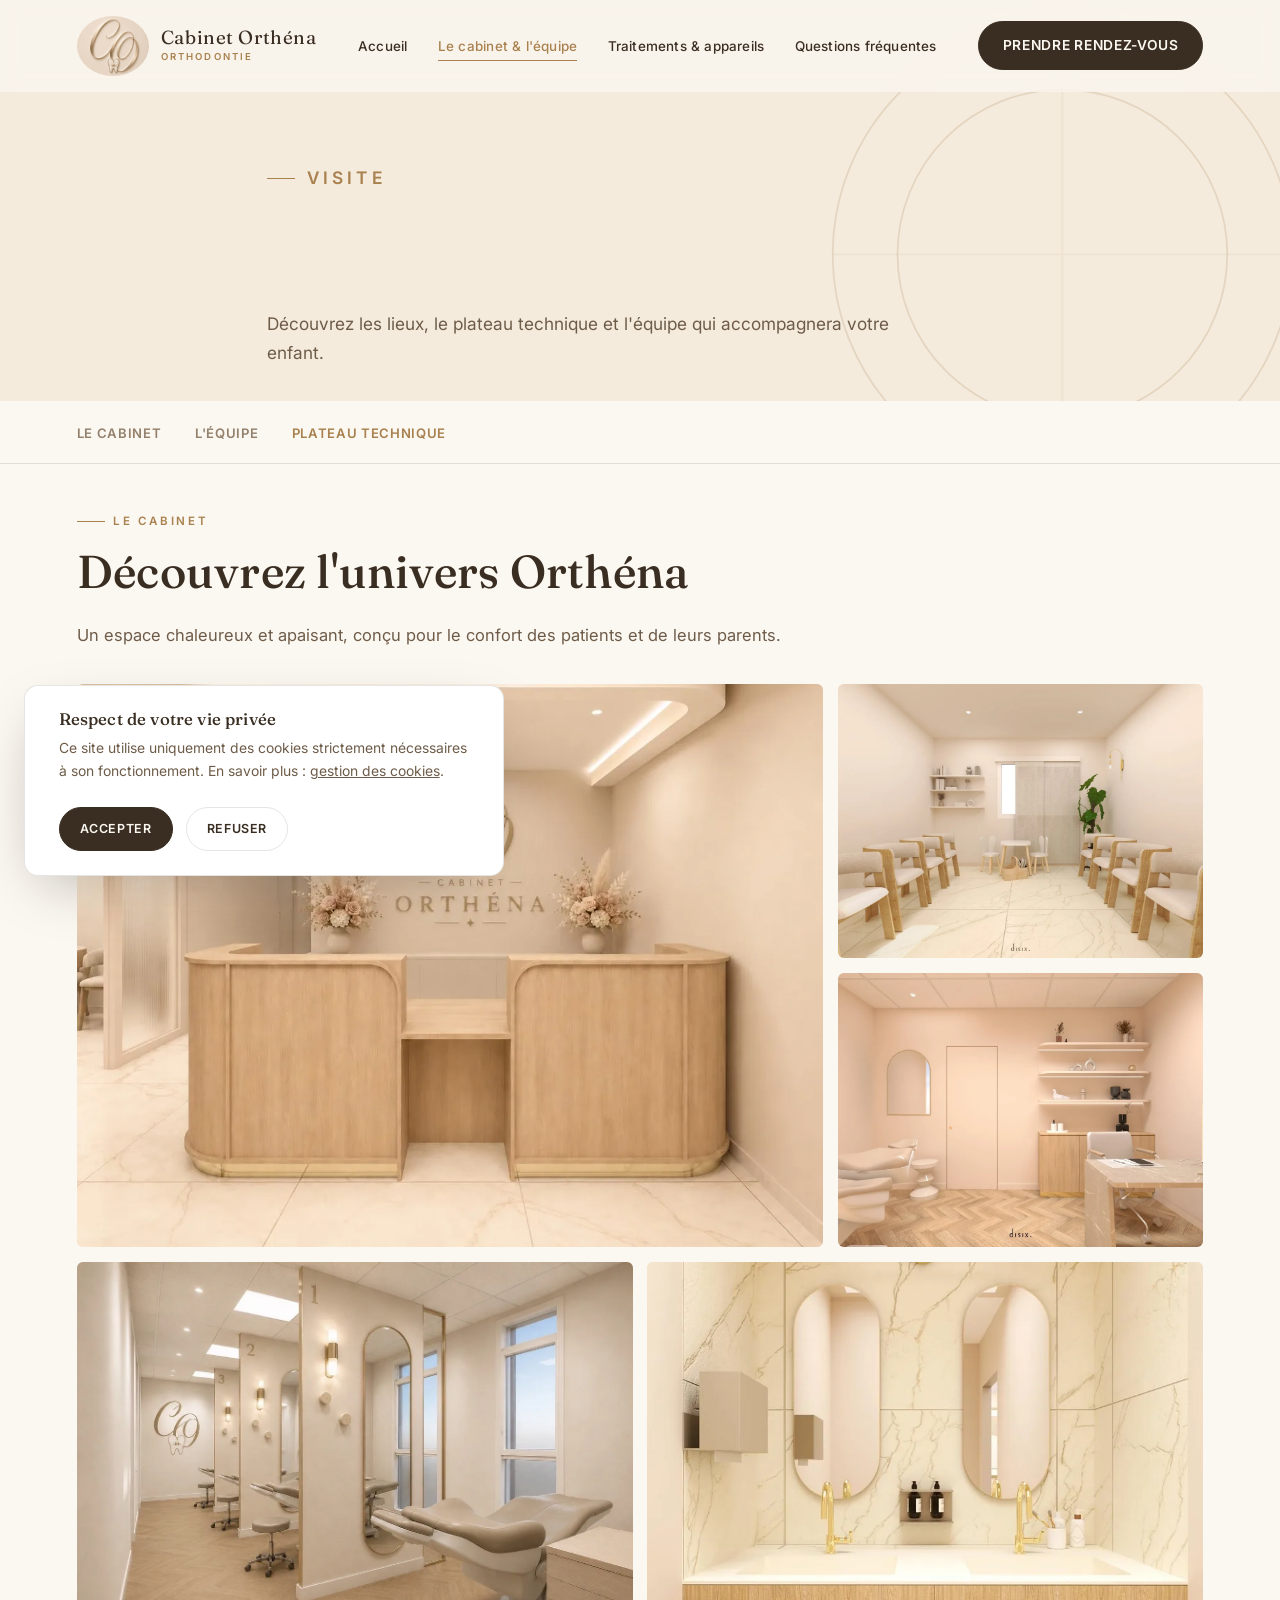
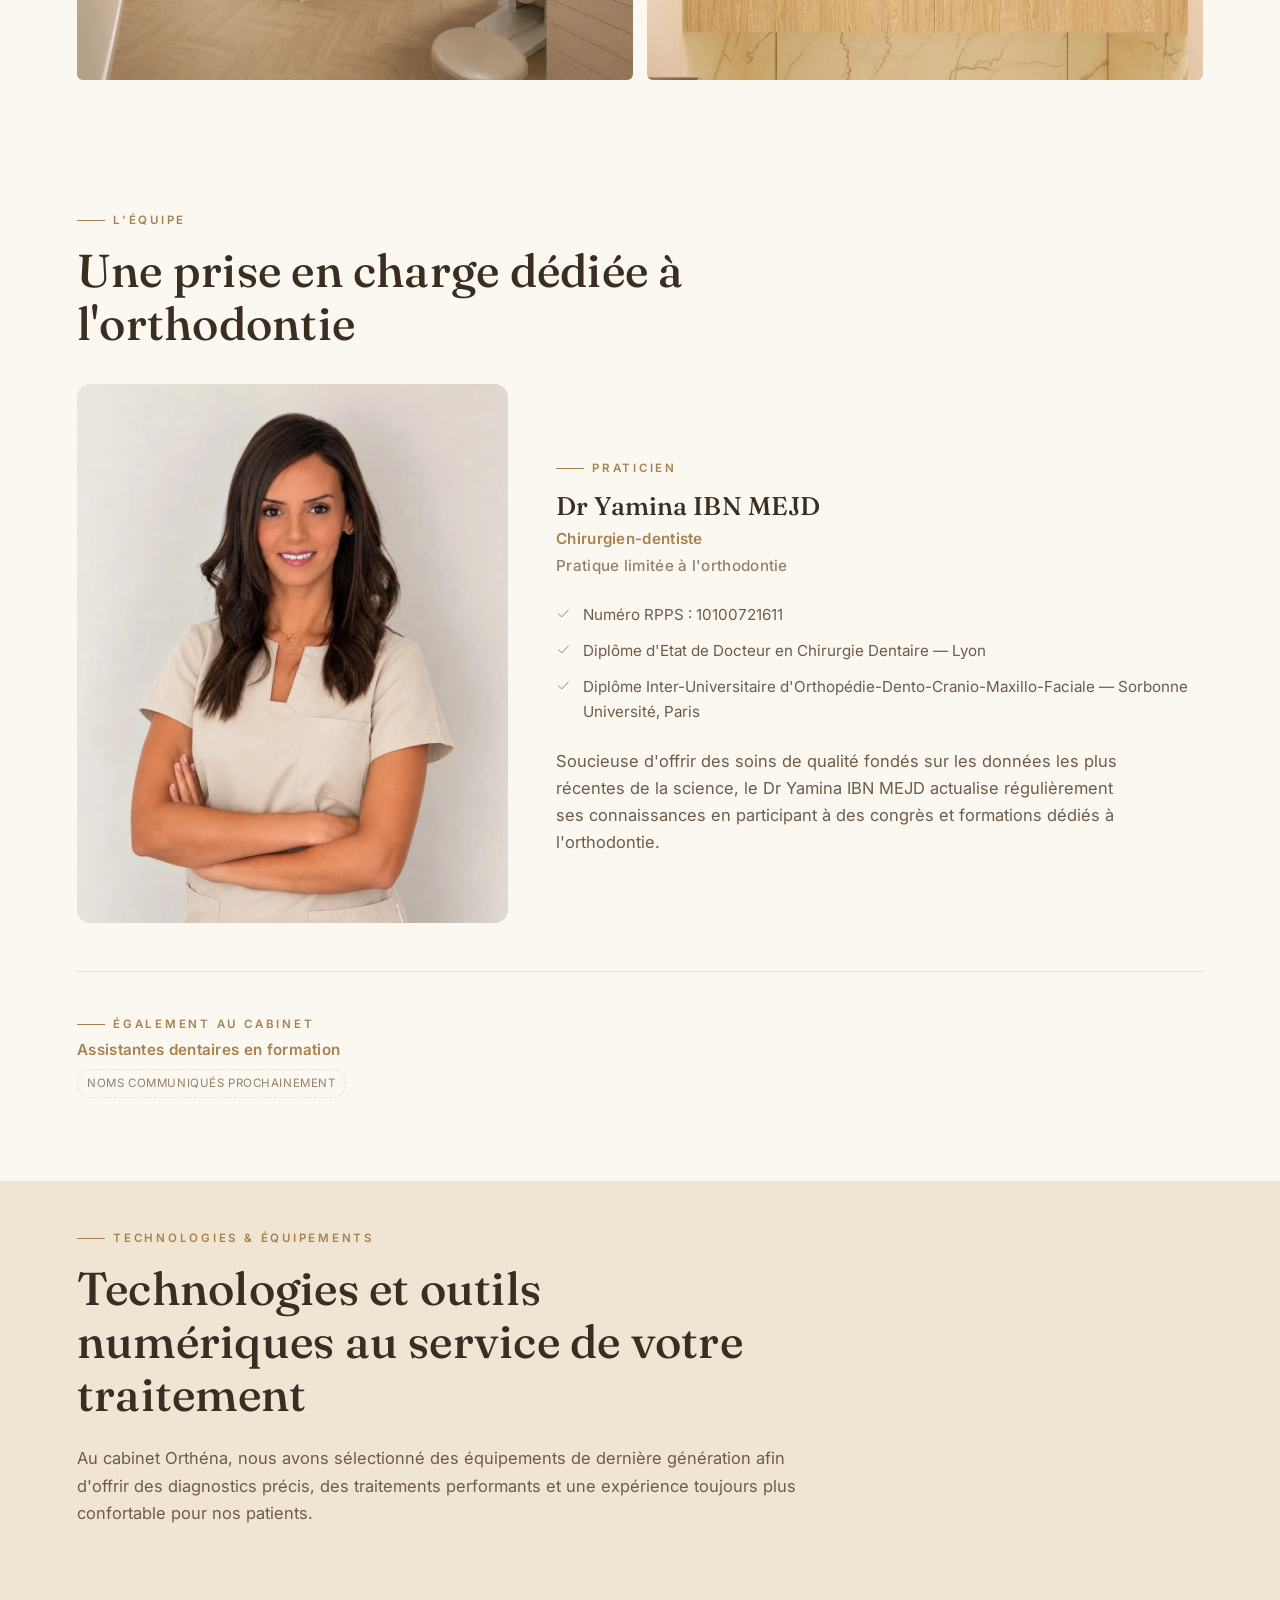
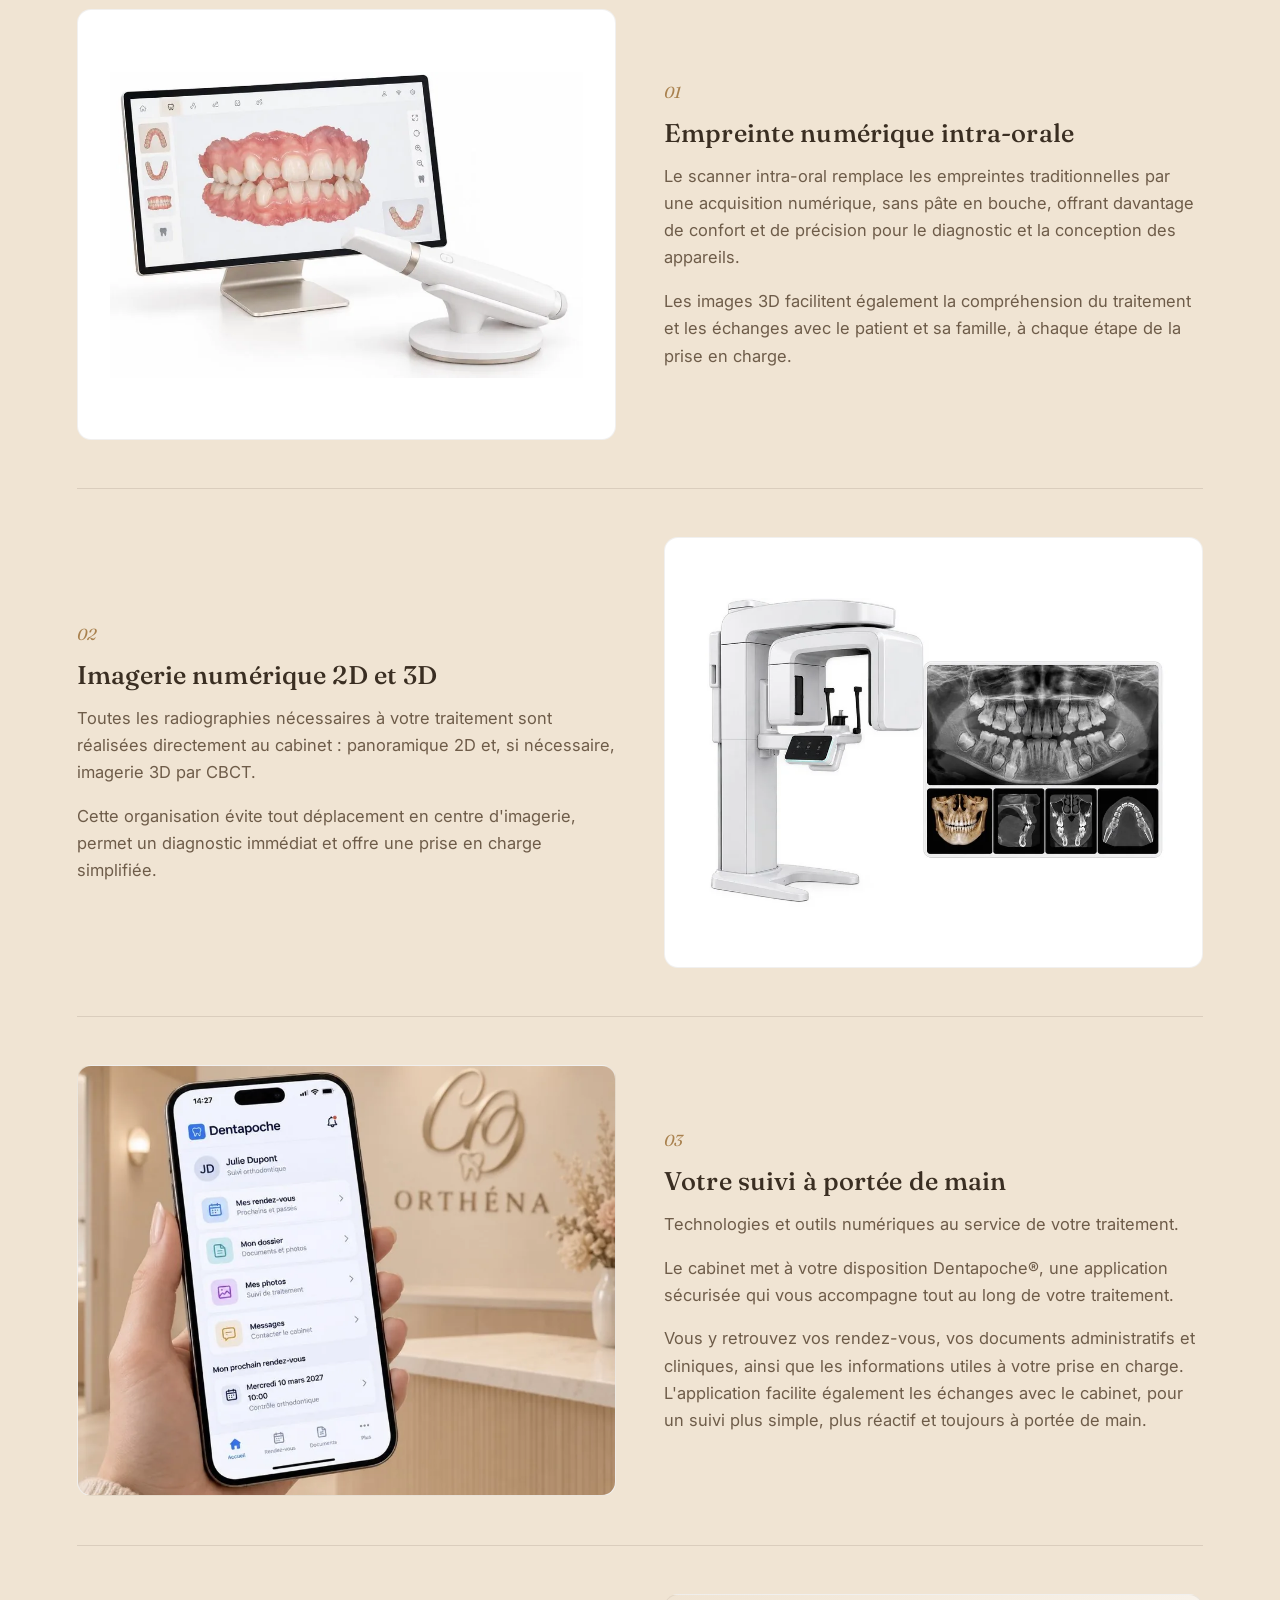
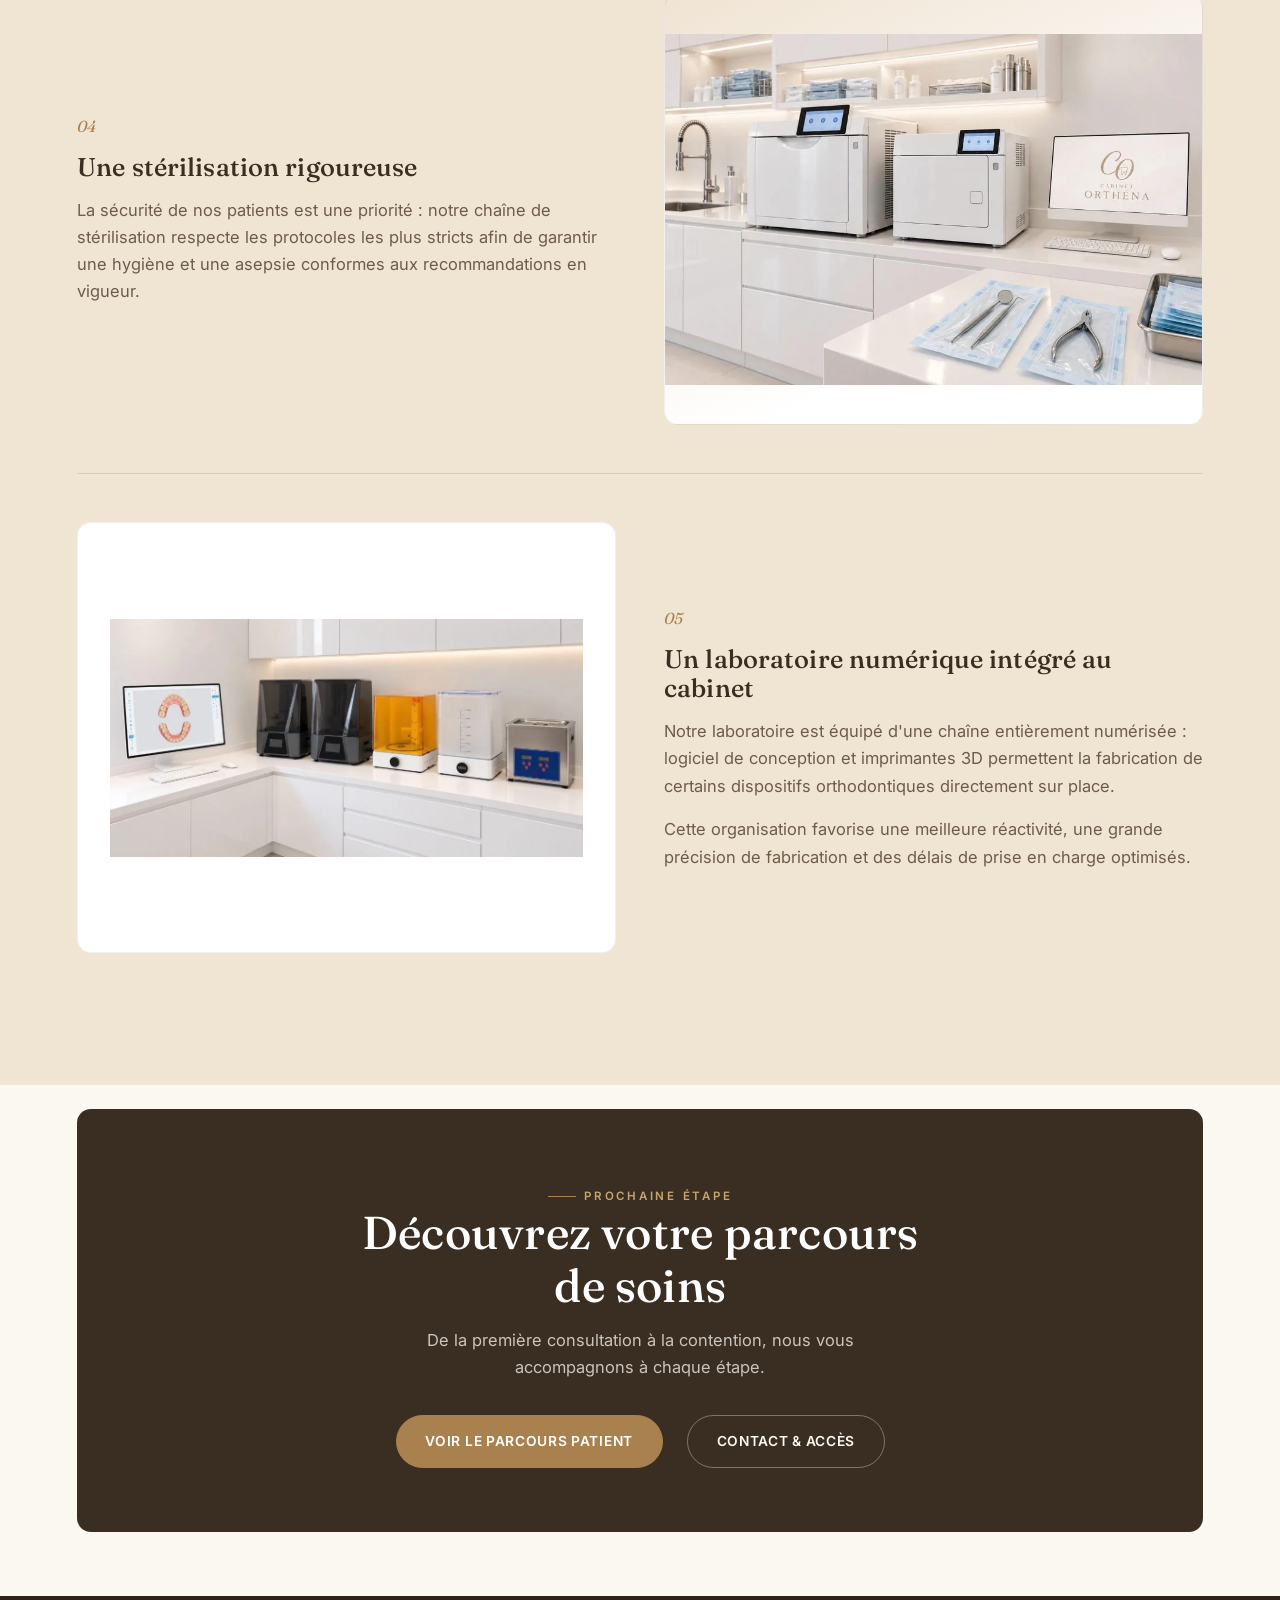
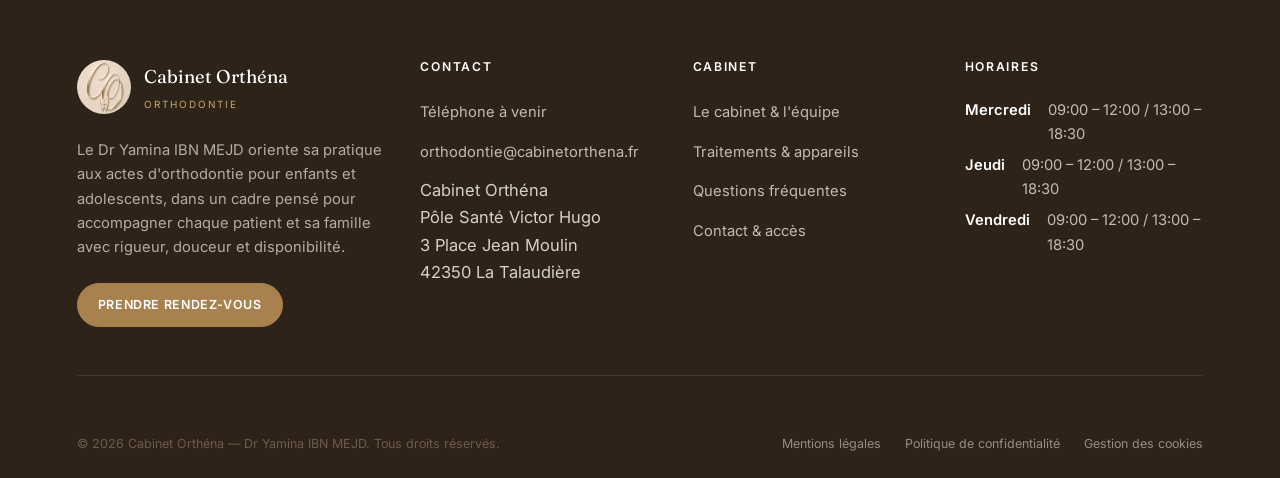
==== commit b9faf57d: "Titres, horaires et eyebrow accueil : 3 ajustements ciblés - Suppression de « à La Talaudière » dans" ====
--- a/cabinet-equipe.html
+++ b/cabinet-equipe.html
@@ -46,11 +46,11 @@
   ],
   "openingHoursSpecification": [
     { "@type": "OpeningHoursSpecification", "dayOfWeek": "Wednesday", "opens": "09:00", "closes": "12:00" },
-    { "@type": "OpeningHoursSpecification", "dayOfWeek": "Wednesday", "opens": "13:00", "closes": "19:00" },
+    { "@type": "OpeningHoursSpecification", "dayOfWeek": "Wednesday", "opens": "13:00", "closes": "18:30" },
     { "@type": "OpeningHoursSpecification", "dayOfWeek": "Thursday", "opens": "09:00", "closes": "12:00" },
-    { "@type": "OpeningHoursSpecification", "dayOfWeek": "Thursday", "opens": "13:00", "closes": "19:00" },
+    { "@type": "OpeningHoursSpecification", "dayOfWeek": "Thursday", "opens": "13:00", "closes": "18:30" },
     { "@type": "OpeningHoursSpecification", "dayOfWeek": "Friday", "opens": "09:00", "closes": "12:00" },
-    { "@type": "OpeningHoursSpecification", "dayOfWeek": "Friday", "opens": "13:00", "closes": "19:00" }
+    { "@type": "OpeningHoursSpecification", "dayOfWeek": "Friday", "opens": "13:00", "closes": "18:30" }
   ],
   "sameAs": [
     "https://www.doctolib.fr/dentiste/la-talaudiere/yamina-ibn-mejd"
@@ -117,7 +117,7 @@
     </div>
     <div class="container">
       <p class="eyebrow">Visite</p>
-      <h1 class="reveal reveal--mask">Le cabinet &amp; l'équipe à La Talaudière</h1>
+      <h1 class="reveal reveal--mask">Le cabinet &amp; l'équipe</h1>
       <p>Découvrez les lieux, le plateau technique et l'équipe qui accompagnera votre enfant.</p>
     </div>
   </section>
@@ -350,7 +350,7 @@
       </div>
       <div class="footer-col">
         <h4>Horaires</h4>
-        <ul class="hours-list" data-hours-list><li><span class="hours-day">Mercredi</span><span class="hours-time">09:00 – 12:00 / 13:00 – 19:00</span></li><li><span class="hours-day">Jeudi</span><span class="hours-time">09:00 – 12:00 / 13:00 – 19:00</span></li><li><span class="hours-day">Vendredi</span><span class="hours-time">09:00 – 12:00 / 13:00 – 19:00</span></li></ul>
+        <ul class="hours-list" data-hours-list><li><span class="hours-day">Mercredi</span><span class="hours-time">09:00 – 12:00 / 13:00 – 18:30</span></li><li><span class="hours-day">Jeudi</span><span class="hours-time">09:00 – 12:00 / 13:00 – 18:30</span></li><li><span class="hours-day">Vendredi</span><span class="hours-time">09:00 – 12:00 / 13:00 – 18:30</span></li></ul>
       </div>
     </div>
     <div class="footer-bottom">
--- a/assets/css/style.css
+++ b/assets/css/style.css
@@ -523,6 +523,15 @@
     border-top: 1px solid var(--c-line);
   }
   .mobile-nav-footer a.contact-line { font-size: 0.95rem; color: var(--c-text-soft); }
+  /* Le sélecteur ".mobile-nav a" ci-dessus s'applique aussi, par erreur, au
+     bouton "Prendre rendez-vous" du menu mobile (qui est un <a>) : on lui
+     redonne ici la taille/police normale du bouton pour que le texte tienne
+     correctement à l'intérieur. */
+  .mobile-nav-footer .btn {
+    font-family: var(--font-body);
+    font-size: 0.86rem;
+    font-weight: 600;
+  }
 }
 
 /* Sticky mobile CTA */
